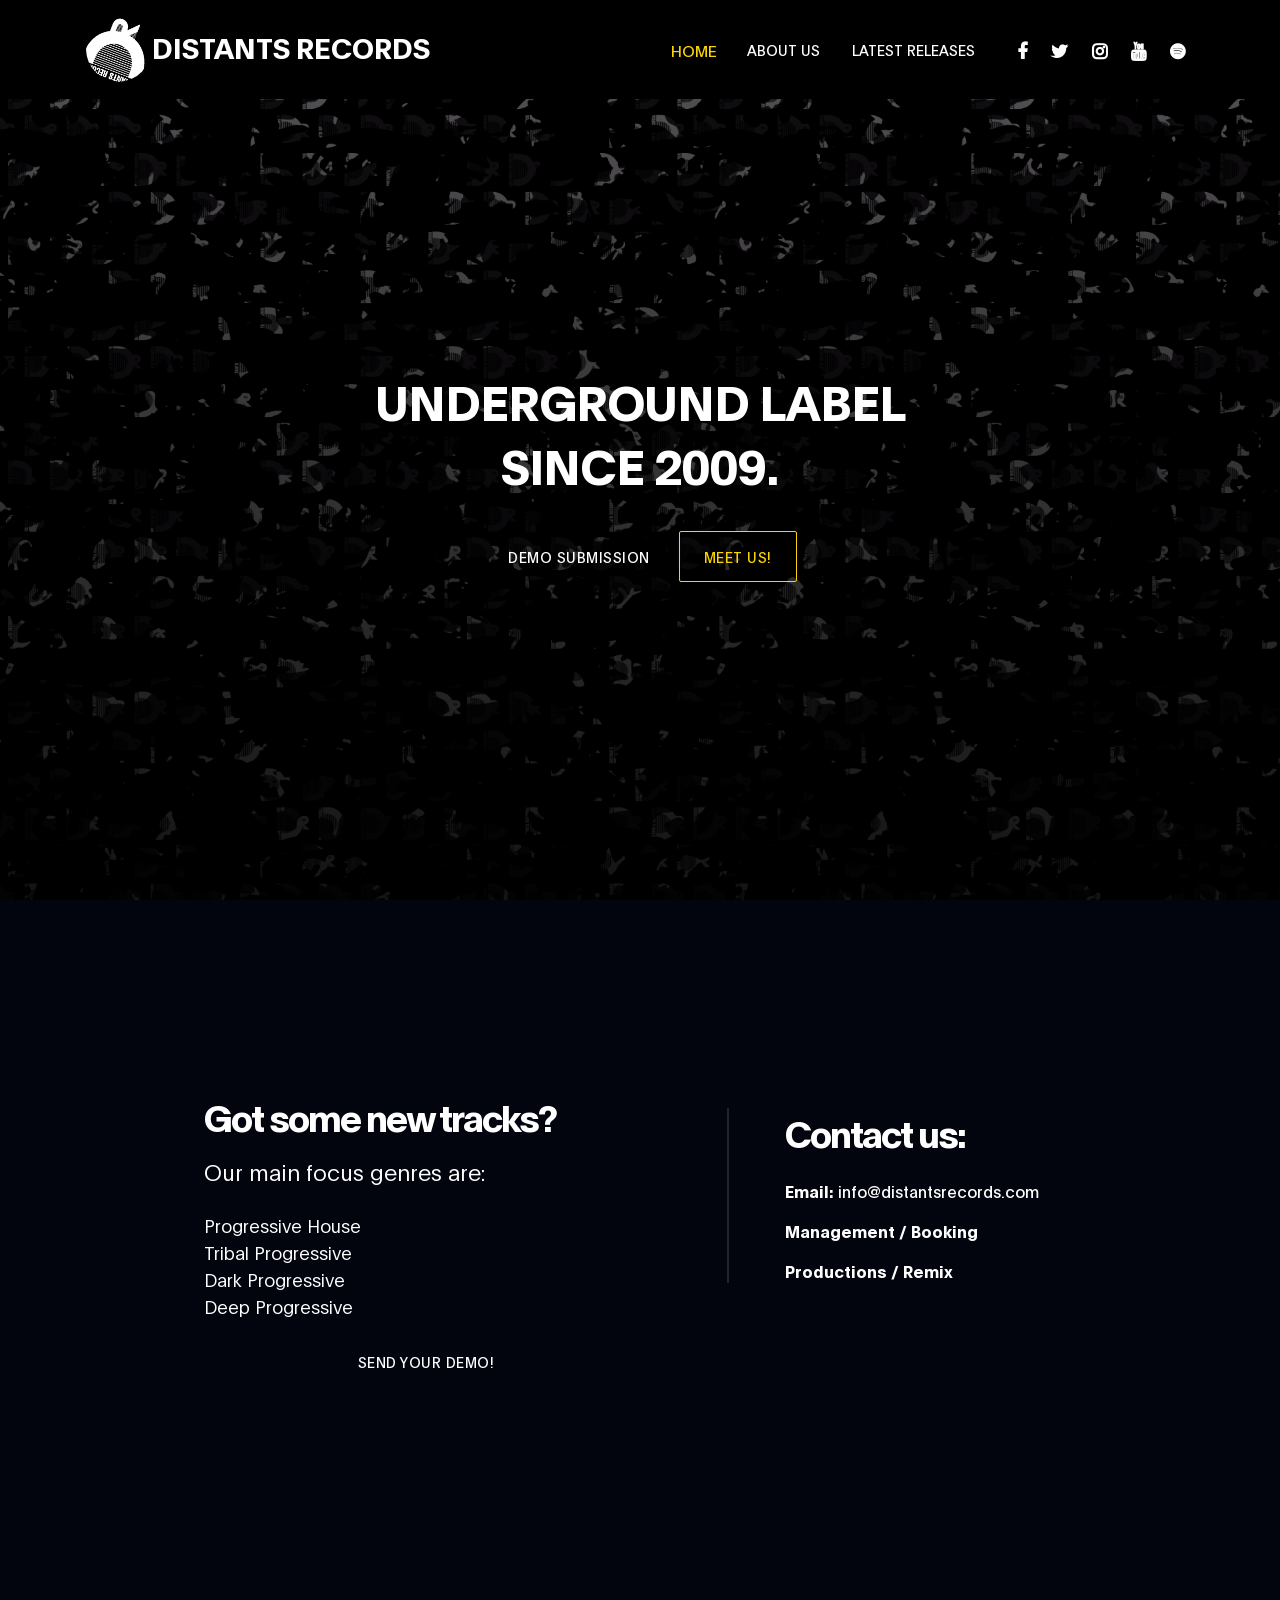
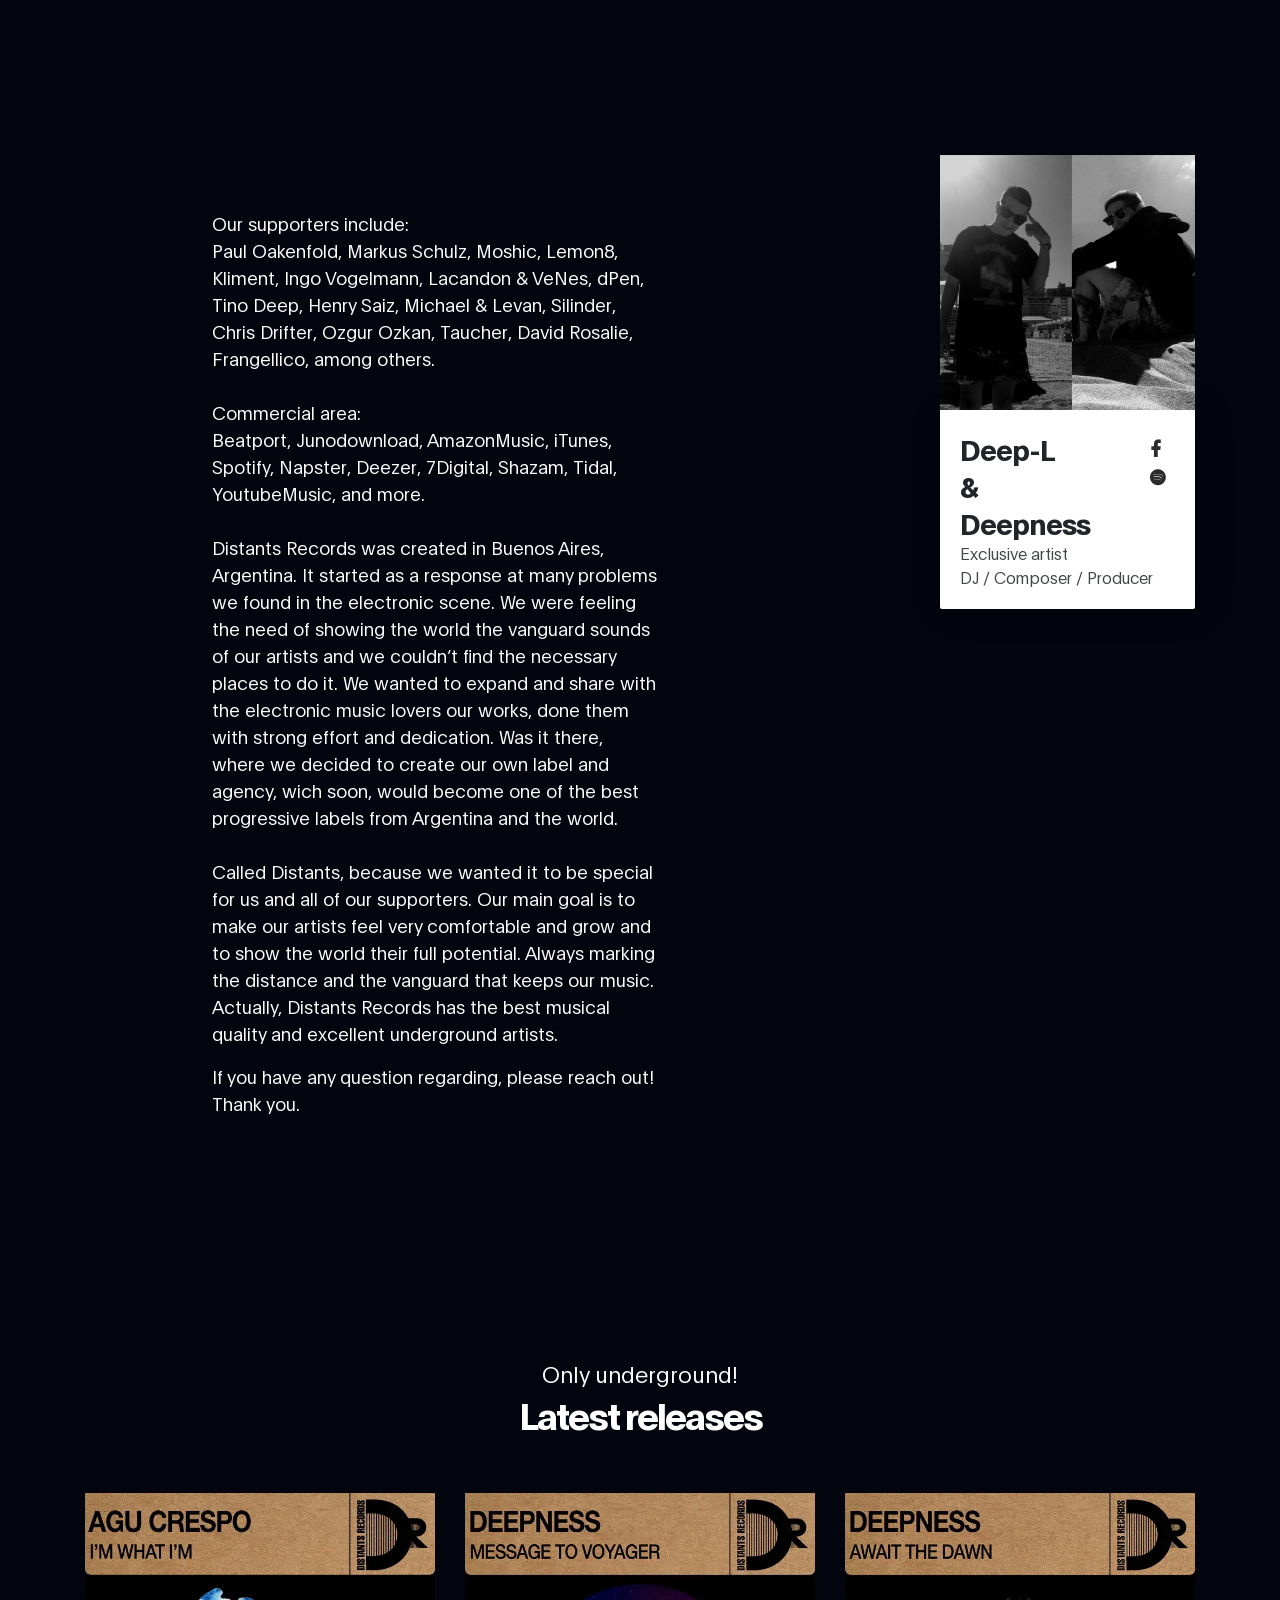
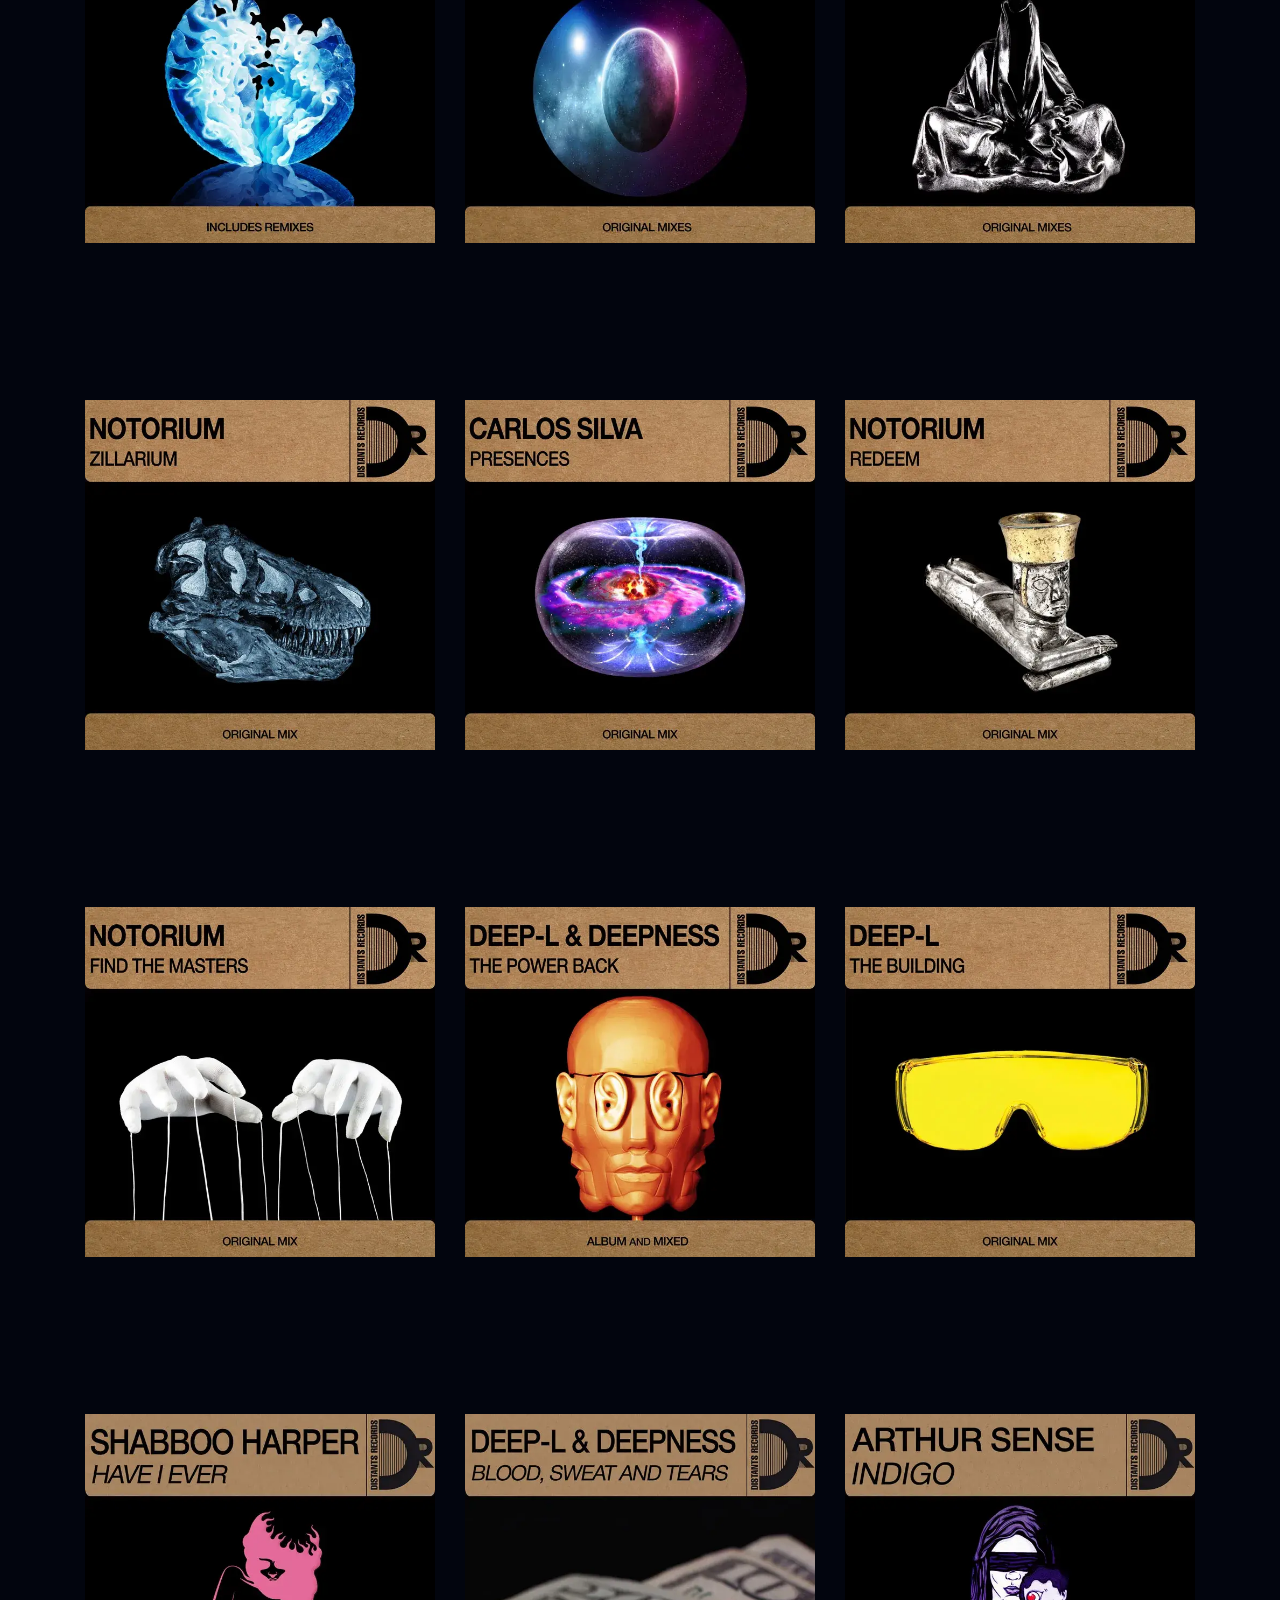
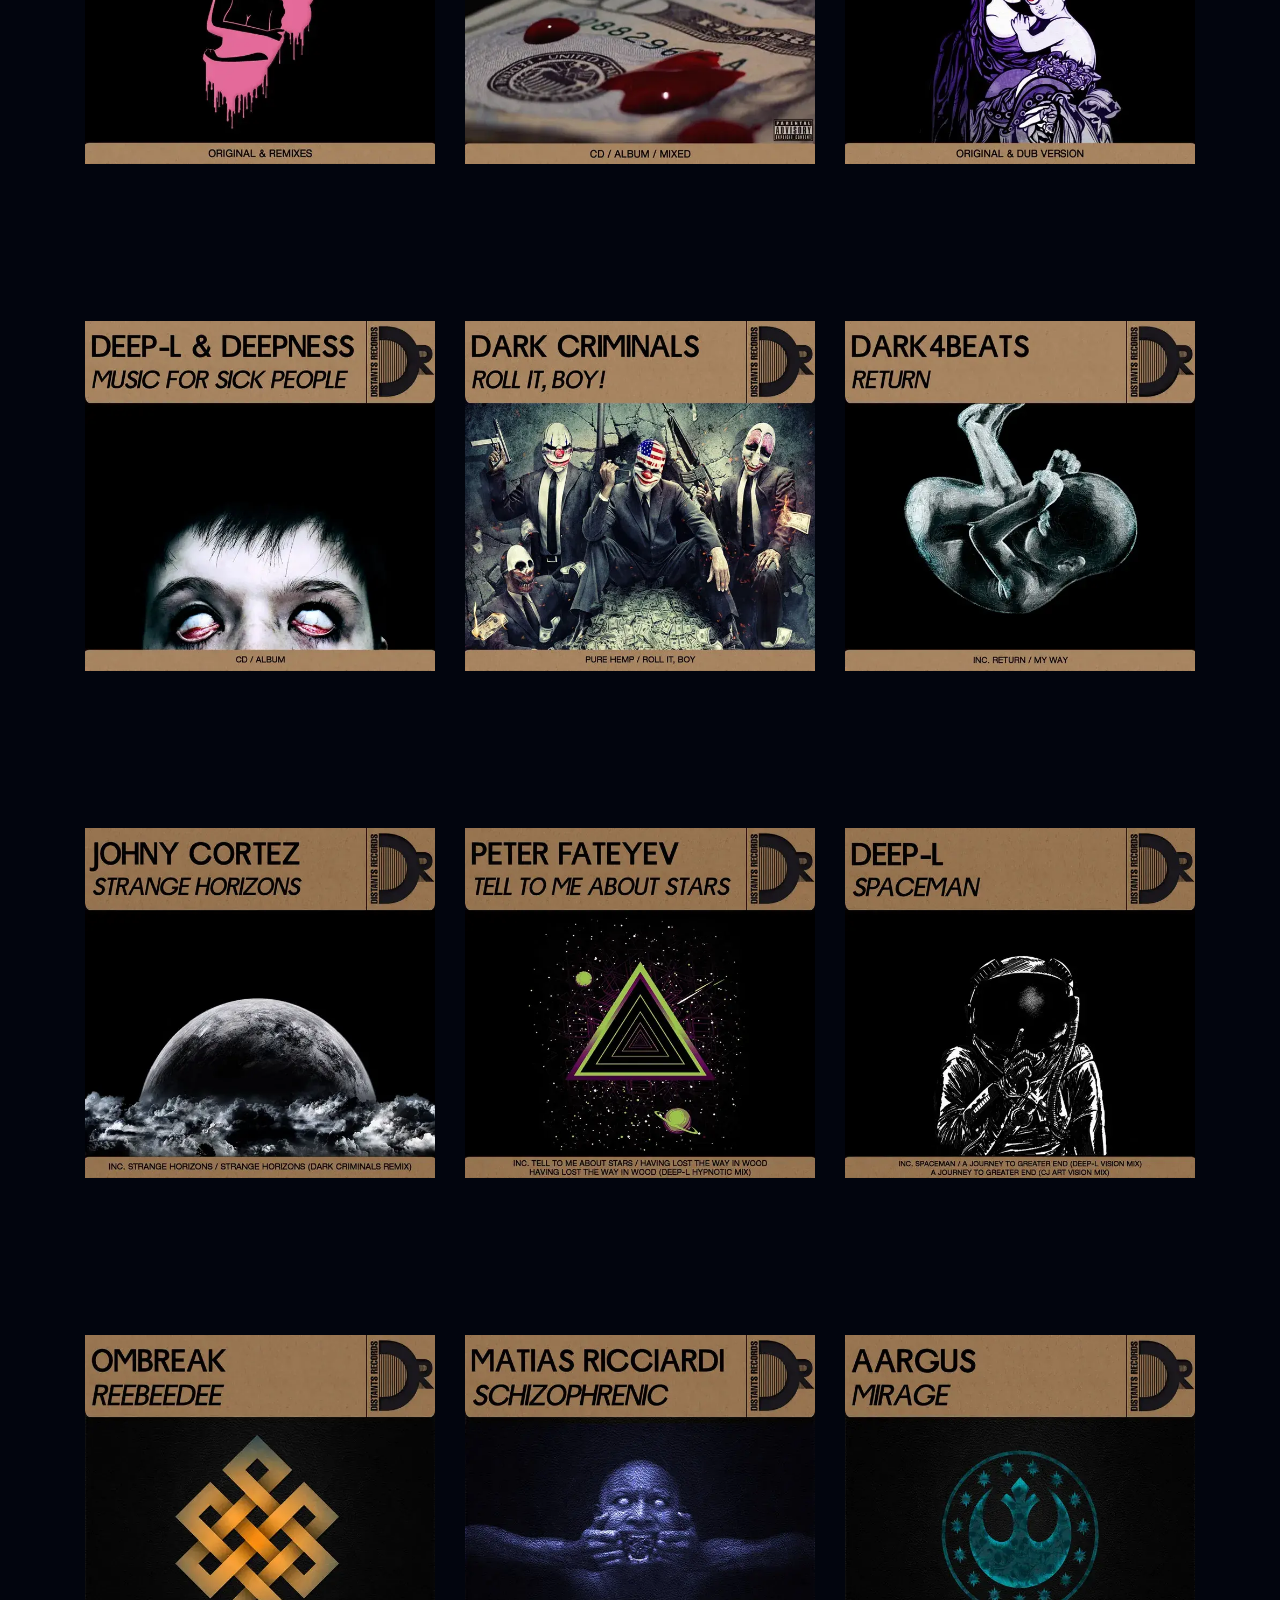
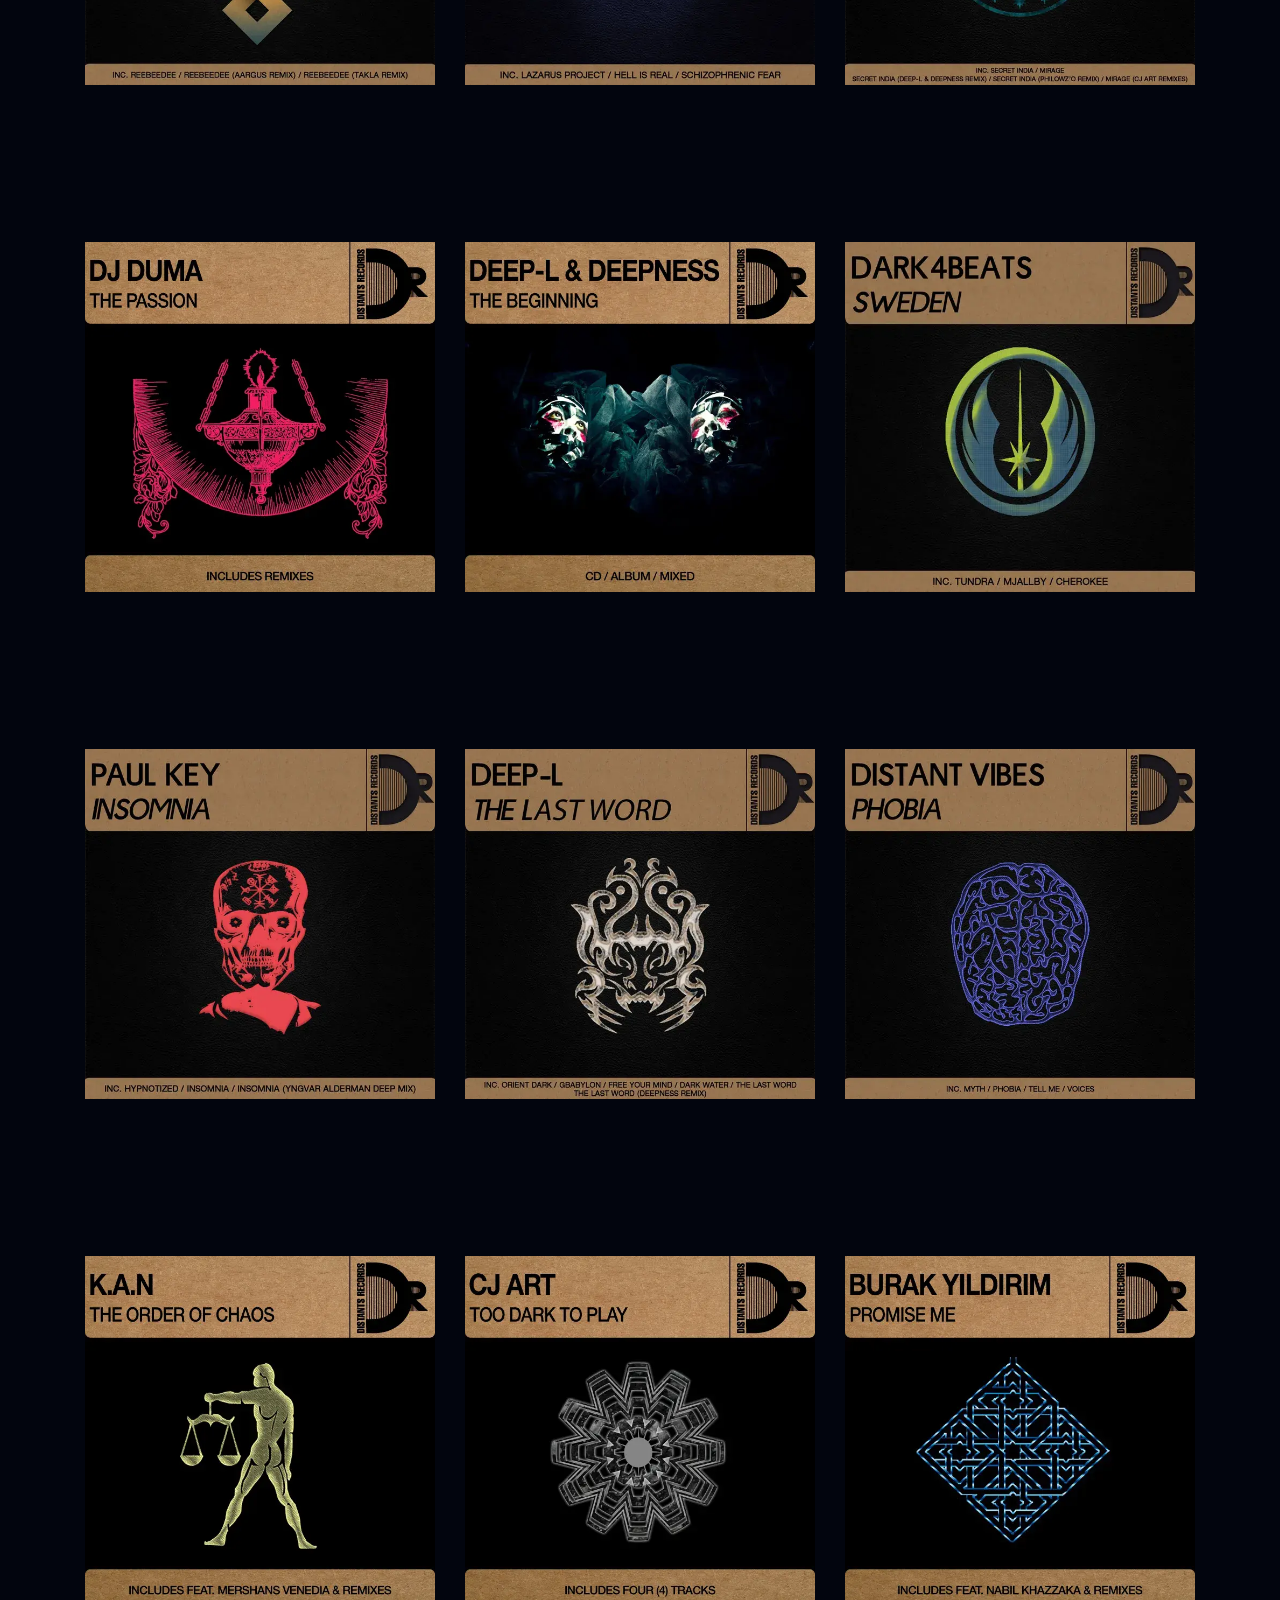
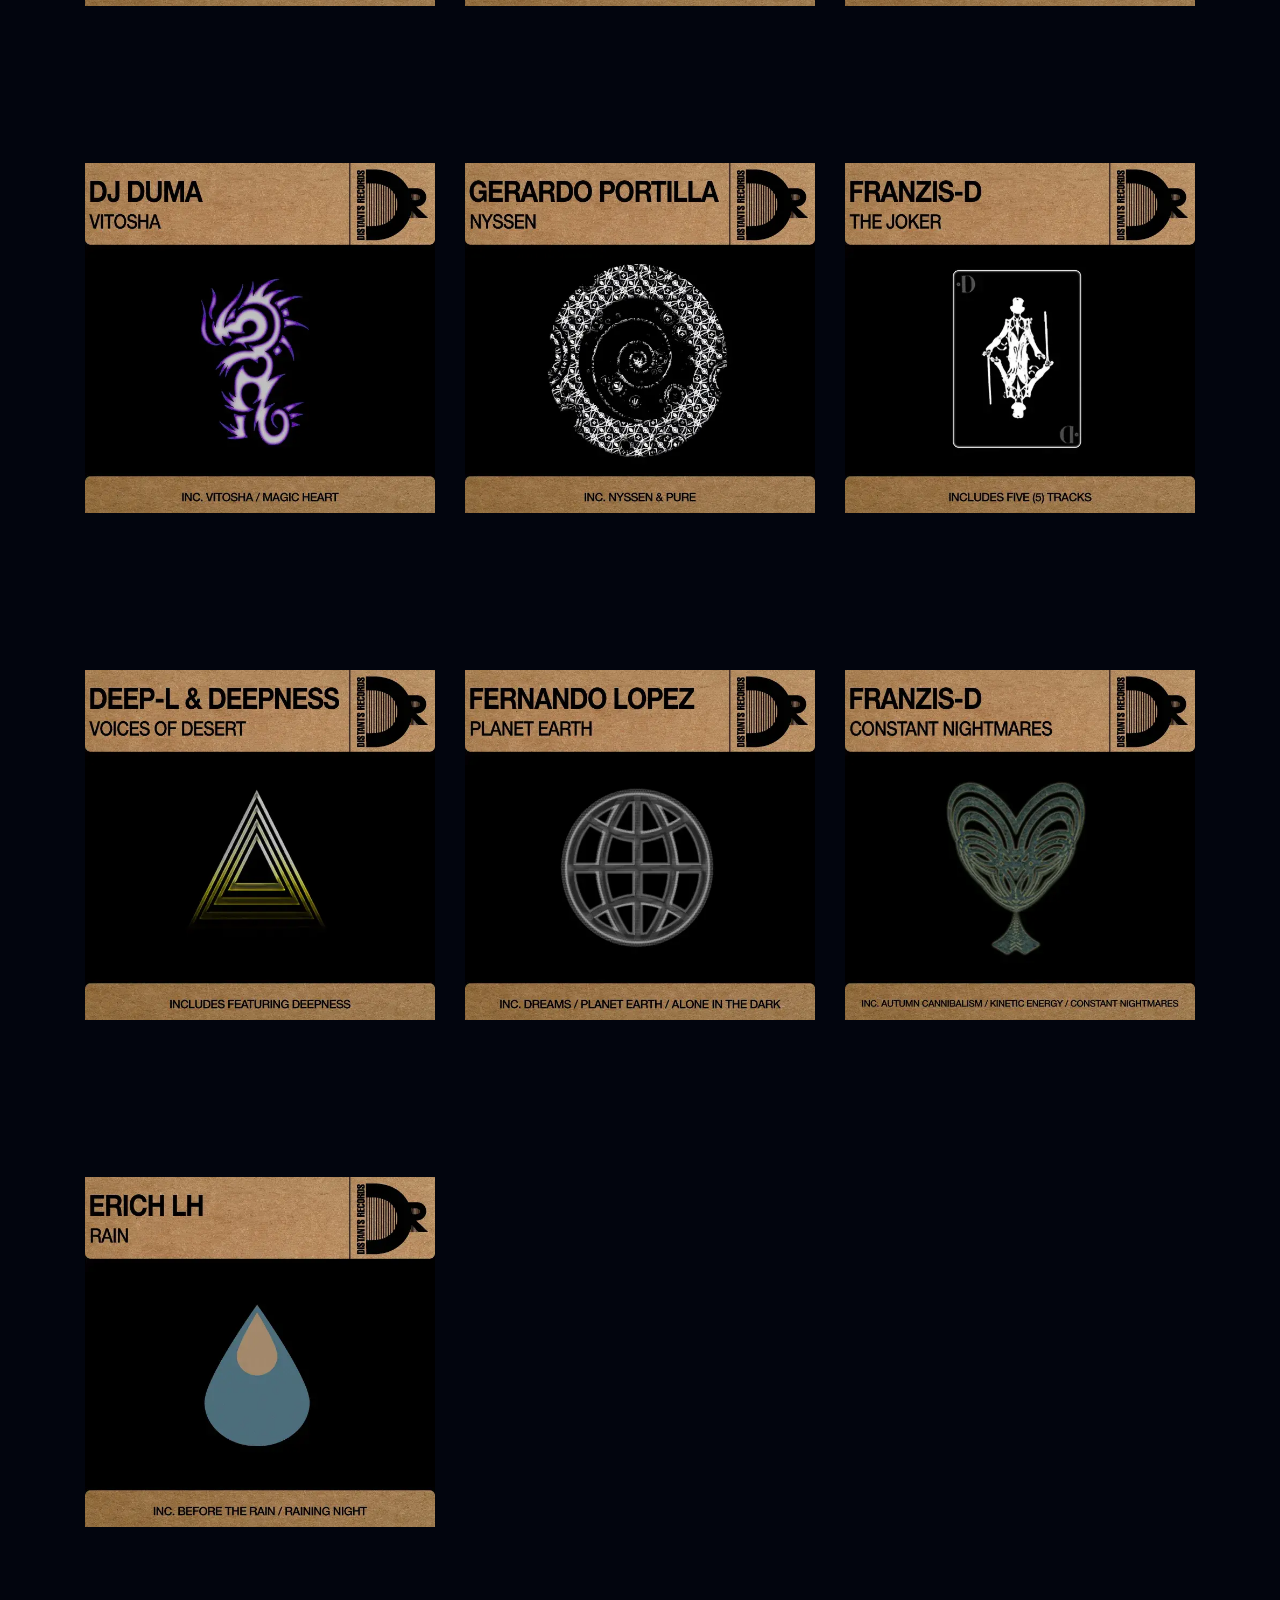
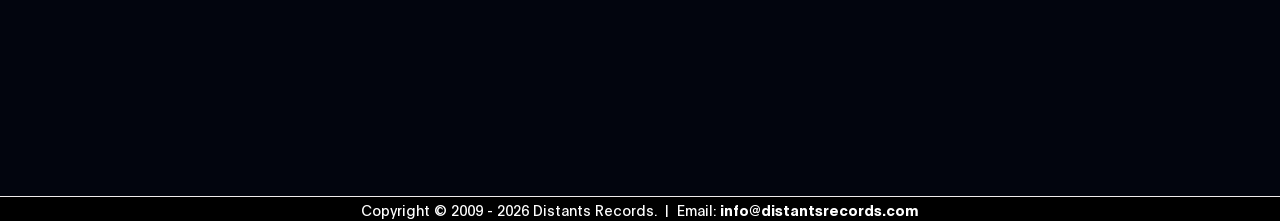
==== index.html @ fb031071 "Refactor footer copyright section in index.html" ====
<!DOCTYPE html>
<html lang="en">

<head>
<!-- Google Tag Manager -->
<script>(function(w,d,s,l,i){w[l]=w[l]||[];w[l].push({'gtm.start':
new Date().getTime(),event:'gtm.js'});var f=d.getElementsByTagName(s)[0],
j=d.createElement(s),dl=l!='dataLayer'?'&l='+l:'';j.async=true;j.src=
'https://www.googletagmanager.com/gtm.js?id='+i+dl;f.parentNode.insertBefore(j,f);
})(window,document,'script','dataLayer','GTM-5J5TRWG4');</script>
<!-- End Google Tag Manager -->
	
	
	<title>DISTANTS RECORDS</title>
	<meta charset="UTF-8">
	<meta http-equiv="X-UA-Compatible" content="IE=Edge">
	<meta name="description" content="Distants Records underground label since 2009. Take a trip to the dark side.">
	<meta name="keywords" content="Distants Records, dark progressive, deep dark progressive, progressive house, deep-l & deepness, moshic, breeder, quivver, echomen, Way Out West, Steve Lawler, Satoshi Tomiie, Trendroid, John Creamer & Stephane , Lexicon Avenue, Phil k, Nugen, Luzon, Andrew K, Deep Dish, Thomas Penton, Mainline, Gary Dubbs, Jas, Weekend World, PQM, Prince Quick Mix, Martin Garcia, underground label">
	<meta name="author" content="Distants Records">
	<meta name="viewport" content="width=device-width, initial-scale=1, maximum-scale=1">
	<link rel="stylesheet" href="css/bootstrap.min.css">
	<link rel="stylesheet" href="css/font-awesome.min.css">
	<link rel="stylesheet" href="css/aos.css">
	<meta property="og:title" content="Distants Records" />
	<meta property="og:type" content="website" />
	<meta property="og:description" content="Distants Records underground label since 2009. Take a trip to the dark side." />
	<meta property="og:image" content="https://raw.githubusercontent.com/iamrackman2/website/main/images/class/dis-banner.webp" />
	<!-- MAIN CSS -->
	<link rel="stylesheet" href="css/style.css">
	<link rel="icon" href="images/class/favicon.ico" type="image/x-icon">

</head>

<body data-spy="scroll" data-target="#navbarNav" data-offset="50">

<!-- Google Tag Manager (noscript) -->
<noscript><iframe src="https://www.googletagmanager.com/ns.html?id=GTM-5J5TRWG4"
height="0" width="0" style="display:none;visibility:hidden"></iframe></noscript>
<!-- End Google Tag Manager (noscript) -->

	<!-- MENU BAR -->
	<nav class="navbar navbar-expand-lg fixed-top">
		<div class="container">
			<img src="./images/class/distants-records-inverter.webp" id="logo" class="img-fluid" alt="Class">
			<a class="navbar-brand" href="index.html">DISTANTS RECORDS</a>
			<button class="navbar-toggler" type="button" data-toggle="collapse" data-target="#navbarNav"
				aria-controls="navbarNav" aria-expanded="false" aria-label="Toggle navigation">
				<span class="navbar-toggler-icon"></span>
			</button>

			<div class="collapse navbar-collapse" id="navbarNav">
				<ul class="navbar-nav ml-lg-auto">
					<li class="nav-item"><a href="#home" class="nav-link smoothScroll">Home</a></li>
					<li class="nav-item"><a href="#about" class="nav-link smoothScroll">About us</a></li>
					<li class="nav-item"><a href="#class" class="nav-link smoothScroll">Latest releases</a></li>
				 </ul>
				<ul class="social-icon ml-lg-3">
					<li><a href="https://facebook.com/distantsrecords" target="_blank" class="fa fa-facebook"></a></li>
					<li><a href="https://x.com/distantsrecords" target="_blank" class="fa fa-twitter"></a></li>
					<li><a href="https://www.instagram.com/distants.records" target="_blank" class="fa fa-instagram"></a></li>
					<li><a href="https://www.youtube.com/distantsrecords" target="_blank" class="fa fa-youtube"></a></li>
					<li><a href="https://spoti.fi/3z1DHV5" target="_blank" class="fa fa-spotify"></a></li>
				</ul>
			</div>
		</div>
	</nav>

	<!-- HERO/HOME -->
	<section class="hero d-flex flex-column justify-content-center align-items-center" id="home">
		<div class="bg-overlay"></div>
		<div class="container">
			<div class="row">
				<div class="col-lg-8 col-md-10 mx-auto col-12">
					<div class="hero-text mt-5 text-center">
						<h1 class="text-white" data-aos="fade-right" data-aos-delay="500">Underground label <br> since 2009.</h1>
						<a href="#feature" class="btn custom-btn mt-3" data-aos="fade-up" data-aos-delay="600">Demo
							Submission</a>
						<a href="#about" class="btn custom-btn bordered mt-3" data-aos="fade-down"
							data-aos-delay="700">Meet us!</a>
					</div>
				</div>
			</div>
		</div>
	</section>

	<section class="feature" id="feature">
		<div class="container">
			<div class="row">
				<div class="d-flex flex-column justify-content-center ml-lg-auto mr-lg-5 col-lg-5 col-md-6 col-12">
					<h2 class="mb-3 text-white" data-aos="fade-up">Got some new tracks?</h2>
					<h6 class="mb-4 text-white" data-aos="fade-up">Our main focus genres are:</h6>
					<p data-aos="fade-up" data-aos-delay="200">Progressive House<br>Tribal Progressive<br>Dark Progressive<br>Deep Progressive</p>
					<a href="https://bit.ly/send-demos" target="_blank" class="btn custom-btn" data-aos="fade-up" data-aos-delay="300"
						data-toggle="modal" data-target="#membershipForm">
						Send your demo!
					</a>
				</div>

				<div class="mr-lg-auto mt-3 col-lg-4 col-md-6 col-12">
					<div class="about-working-hours">
						<div>
							<h2 class="mb-4 text-white" data-aos="fade-up" data-aos-delay="500">Contact us:</h2>
							<strong class="d-block" data-aos="fade-up" data-aos-delay="600">
								Email: <a href="mailto:info@distantsrecords.com">info@distantsrecords.com</a>
								</strong>
							<strong class="mt-3 d-block" data-aos="fade-up" data-aos-delay="700">Management / Booking</strong>
							<p data-aos="fade-up" data-aos-delay="800"></p>
							<strong class="mt-3 d-block" data-aos="fade-up" data-aos-delay="700">Productions / Remix</strong>
							<p data-aos="fade-up" data-aos-delay="800"></p>
						</div>
					</div>
				</div>
			</div>
		</div>
		</div>
	</section>

	<!-- ABOUT -->
	<section class="about section" id="about">
		<div class="container">
			<div class="row">
				<div class="mt-lg-5 mb-lg-0 mb-4 col-lg-5 col-md-10 mx-auto col-12">
					<h2 class="mb-4" data-aos="fade-down" data-aos-delay="200">About us</h2>
					<p data-aos="fade-up" data-aos-delay="300">
						Our supporters include:<br>
						Paul Oakenfold, Markus Schulz, Moshic, Lemon8, Kliment, Ingo Vogelmann, Lacandon & VeNes, dPen, Tino Deep, Henry Saiz, Michael & Levan, Silinder, Chris Drifter, Ozgur Ozkan, Taucher, David Rosalie, Frangellico, among others.<br>
<br>
Commercial area:<br>
Beatport, Junodownload, AmazonMusic, iTunes, Spotify, Napster, Deezer, 7Digital, Shazam, Tidal, YoutubeMusic, and more.<br>
<br>
Distants Records was created in Buenos Aires, Argentina. It started as a response at many problems we found in the electronic scene. We were feeling the need of showing the world the vanguard sounds of our artists and we couldn’t find the necessary places to do it. We wanted to expand and share with the electronic music lovers our works, done them with strong effort and dedication. Was it there, where we decided to create our own label and agency, wich soon, would become one of the best progressive labels from Argentina and the world.<br>
<br>
Called Distants, because we wanted it to be special for us and all of our supporters. Our main goal is to make our artists feel very comfortable and grow and to show the world their full potential. Always marking the distance and the vanguard that keeps our music.<br>
Actually, Distants Records has the best musical quality and excellent underground artists.
					</p>
					<p data-aos="fade-down" data-aos-delay="400">If you have any question regarding,
						please reach out! Thank you.</p>
				</div>

				<div class="ml-lg-auto col-lg-3 col-md-6 col-12" data-aos="fade-right" data-aos-delay="500">
					<div class="team-thumb">
						<img src="./images/class/d-d.webp" class="img-fluid" alt="Deep-L & Deepness">
						<div class="team-info d-flex flex-column">
							<h3>Deep-L <br> & <br> Deepness</h3>
							<span>Exclusive artist <br> DJ / Composer / Producer</span>
							<ul class="social-icon mt-3">
								<li><a href="https://www.facebook.com/deepldeepness" target="_blank" class="fa fa-facebook"></a></li>
								<li><a href="https://open.spotify.com/intl-es/artist/1QDL7LPEvwzKPNEsZAOoVT?si=Q-jdRH58T3WK61UMgFBFgQ" target="_blank" class="fa fa-spotify"></a></li>
							</ul>
						</div>
					</div>
				</div>
			</div>
		</div>
	</section>


	<!-- Latest Releases -->
	<section class="class section" id="class">
		<div class="container">
			<div class="row">

				<div class="col-lg-12 col-12 text-center mb-5">
					<h6 data-aos="fade-left">Only underground!</h6>

					<h2 data-aos="fade-right" data-aos-delay="200">Latest releases</h2>
				</div>

				<div class="col-lg-4 col-md-6 col-12" data-aos="fade-left" data-aos-delay="400">
					<div class="class-thumb">
							<img src="./images/class/dis038.webp" class="img-fluid" alt="Class">
							<iframe style="border-radius:12px" src="https://open.spotify.com/embed/album/0xub5BYL2WTmH3CSfNeKes?utm_source=generator&theme=0" width="100%" height="152" frameBorder="0" allowfullscreen="" allow="autoplay; clipboard-write; encrypted-media; fullscreen; picture-in-picture" loading="lazy"></iframe>
					</div>
				</div>

				<div class="col-lg-4 col-md-6 col-12" data-aos="fade-left" data-aos-delay="400">
					<div class="class-thumb">
							<img src="./images/class/dis037.webp" class="img-fluid" alt="Class">
							<iframe style="border-radius:12px" src="https://open.spotify.com/embed/album/4AWsKKaMCdZZoKaXlZTSi6?utm_source=generator&theme=0" width="100%" height="152" frameBorder="0" allowfullscreen="" allow="autoplay; clipboard-write; encrypted-media; fullscreen; picture-in-picture" loading="lazy"></iframe>
					</div>
				</div>

				<div class="col-lg-4 col-md-6 col-12" data-aos="fade-left" data-aos-delay="400">
					<div class="class-thumb">
							<img src="./images/class/dis036.webp" class="img-fluid" alt="Class">
							<iframe style="border-radius:12px" src="https://open.spotify.com/embed/album/06P1VC7YRljjfih2pR67rI?utm_source=generator&theme=0" width="100%" height="152" frameBorder="0" allowfullscreen="" allow="autoplay; clipboard-write; encrypted-media; fullscreen; picture-in-picture" loading="lazy"></iframe>
					</div>
				</div>

				<div class="col-lg-4 col-md-6 col-12" data-aos="fade-left" data-aos-delay="400">
					<div class="class-thumb">
							<img src="./images/class/dis035.webp" class="img-fluid" alt="Class">
							<iframe style="border-radius:12px" src="https://open.spotify.com/embed/album/3xyN4ykpHrXRnn9LzUxXZV?utm_source=generator&theme=0" width="100%" height="152" frameBorder="0" allowfullscreen="" allow="autoplay; clipboard-write; encrypted-media; fullscreen; picture-in-picture" loading="lazy"></iframe>
					</div>
				</div>

				<div class="col-lg-4 col-md-6 col-12" data-aos="fade-left" data-aos-delay="400">
					<div class="class-thumb">
							<img src="./images/class/dis034.webp" class="img-fluid" alt="Class">
							<iframe style="border-radius:12px" src="https://open.spotify.com/embed/album/4qU9XHm9Udiizxp61hbIY4?utm_source=generator&theme=0" width="100%" height="152" frameBorder="0" allowfullscreen="" allow="autoplay; clipboard-write; encrypted-media; fullscreen; picture-in-picture" loading="lazy"></iframe>
					</div>
				</div>

				<div class="col-lg-4 col-md-6 col-12" data-aos="fade-left" data-aos-delay="400">
					<div class="class-thumb">
							<img src="./images/class/dis033.webp" class="img-fluid" alt="Class">
							<iframe style="border-radius:12px" src="https://open.spotify.com/embed/album/5dLekXYRDWTzZw1ZKymW98?utm_source=generator&theme=0" width="100%" height="152" frameBorder="0" allowfullscreen="" allow="autoplay; clipboard-write; encrypted-media; fullscreen; picture-in-picture" loading="lazy"></iframe>
					</div>
				</div>

				<div class="col-lg-4 col-md-6 col-12" data-aos="fade-left" data-aos-delay="400">
					<div class="class-thumb">
							<img src="./images/class/dis032.webp" class="img-fluid" alt="Class">
							<iframe style="border-radius:12px" src="https://open.spotify.com/embed/album/4wjjJtpsDuacoFOmPfYlAk?utm_source=generator&theme=0" width="100%" height="152" frameBorder="0" allowfullscreen="" allow="autoplay; clipboard-write; encrypted-media; fullscreen; picture-in-picture" loading="lazy"></iframe>
					</div>
				</div>

				<div class="col-lg-4 col-md-6 col-12" data-aos="fade-left" data-aos-delay="400">
					<div class="class-thumb">
							<img src="./images/class/dis031.webp" class="img-fluid" alt="Class">
							<iframe style="border-radius:12px" src="https://open.spotify.com/embed/album/1J9TERAs87hrjkgWiMCR8I?utm_source=generator&theme=0" width="100%" height="152" frameBorder="0" allowfullscreen="" allow="autoplay; clipboard-write; encrypted-media; fullscreen; picture-in-picture" loading="lazy"></iframe>
					</div>
				</div>

				<div class="col-lg-4 col-md-6 col-12" data-aos="fade-left" data-aos-delay="400">
					<div class="class-thumb">
							<img src="./images/class/dis030.webp" class="img-fluid" alt="Class">
							<iframe style="border-radius:12px" src="https://open.spotify.com/embed/album/5YzAi4PbEGNy6nkPAyZWZE?utm_source=generator&theme=0" width="100%" height="152" frameBorder="0" allowfullscreen="" allow="autoplay; clipboard-write; encrypted-media; fullscreen; picture-in-picture" loading="lazy"></iframe>
					</div>
				</div>

				<div class="col-lg-4 col-md-6 col-12" data-aos="fade-left" data-aos-delay="400">
					<div class="class-thumb">
							<img src="./images/class/dis029.webp" class="img-fluid" alt="Class">
							<iframe style="border-radius:12px" src="https://open.spotify.com/embed/album/7mE3nlzvtP2RhrVQqXEsur?utm_source=generator&theme=0" width="100%" height="152" frameBorder="0" allowfullscreen="" allow="autoplay; clipboard-write; encrypted-media; fullscreen; picture-in-picture" loading="lazy"></iframe>
					</div>
				</div>

				<div class="col-lg-4 col-md-6 col-12" data-aos="fade-left" data-aos-delay="400">
					<div class="class-thumb">
							<img src="./images/class/dis028.webp" class="img-fluid" alt="Class">
							<iframe style="border-radius:12px" src="https://open.spotify.com/embed/album/25VN9xBIeoA1I4FznSVTFt?utm_source=generator&theme=0" width="100%" height="152" frameBorder="0" allowfullscreen="" allow="autoplay; clipboard-write; encrypted-media; fullscreen; picture-in-picture" loading="lazy"></iframe>
					</div>
				</div>

				<div class="col-lg-4 col-md-6 col-12" data-aos="fade-left" data-aos-delay="400">
					<div class="class-thumb">
							<img src="./images/class/dis027.webp" class="img-fluid" alt="Class">
							<iframe style="border-radius:12px" src="https://open.spotify.com/embed/album/6XTMPrTYXuoeVfDcW7o1yJ?utm_source=generator&theme=0" width="100%" height="152" frameBorder="0" allowfullscreen="" allow="autoplay; clipboard-write; encrypted-media; fullscreen; picture-in-picture" loading="lazy"></iframe>
					</div>
				</div>

				<div class="col-lg-4 col-md-6 col-12" data-aos="fade-left" data-aos-delay="400">
					<div class="class-thumb">
							<img src="./images/class/dis025.webp" class="img-fluid" alt="Class">
							<iframe style="border-radius:12px" src="https://open.spotify.com/embed/album/16CuznHMYvFPNxBryhZU0R?utm_source=generator&theme=0" width="100%" height="152" frameBorder="0" allowfullscreen="" allow="autoplay; clipboard-write; encrypted-media; fullscreen; picture-in-picture" loading="lazy"></iframe>
					</div>
				</div>

				<div class="col-lg-4 col-md-6 col-12" data-aos="fade-left" data-aos-delay="400">
					<div class="class-thumb">
							<img src="./images/class/dis024.webp" class="img-fluid" alt="Class">
							<iframe style="border-radius:12px" src="https://open.spotify.com/embed/album/625h7i2rvbAsQ7wvgWfhbz?utm_source=generator&theme=0" width="100%" height="152" frameBorder="0" allowfullscreen="" allow="autoplay; clipboard-write; encrypted-media; fullscreen; picture-in-picture" loading="lazy"></iframe>
					</div>
				</div>

				<div class="col-lg-4 col-md-6 col-12" data-aos="fade-left" data-aos-delay="400">
					<div class="class-thumb">
							<img src="./images/class/dis023.webp" class="img-fluid" alt="Class">
							<iframe style="border-radius:12px" src="https://open.spotify.com/embed/album/3n95r0MaMRDXXZeTgajU5R?utm_source=generator&theme=0" width="100%" height="152" frameBorder="0" allowfullscreen="" allow="autoplay; clipboard-write; encrypted-media; fullscreen; picture-in-picture" loading="lazy"></iframe>
					</div>
				</div>

				<div class="col-lg-4 col-md-6 col-12" data-aos="fade-left" data-aos-delay="400">
					<div class="class-thumb">
							<img src="./images/class/dis022.webp" class="img-fluid" alt="Class">
							<iframe style="border-radius:12px" src="https://open.spotify.com/embed/album/2m07FF4uhE7CJ1BTfXXAJx?utm_source=generator&theme=0" width="100%" height="152" frameBorder="0" allowfullscreen="" allow="autoplay; clipboard-write; encrypted-media; fullscreen; picture-in-picture" loading="lazy"></iframe>
					</div>
				</div>

				<div class="col-lg-4 col-md-6 col-12" data-aos="fade-left" data-aos-delay="400">
					<div class="class-thumb">
							<img src="./images/class/dis021.webp" class="img-fluid" alt="Class">
							<iframe style="border-radius:12px" src="https://open.spotify.com/embed/album/4wFuhrMulmDvq2fm001mK0?utm_source=generator&theme=0" width="100%" height="152" frameBorder="0" allowfullscreen="" allow="autoplay; clipboard-write; encrypted-media; fullscreen; picture-in-picture" loading="lazy"></iframe>
					</div>
				</div>

				<div class="col-lg-4 col-md-6 col-12" data-aos="fade-left" data-aos-delay="400">
					<div class="class-thumb">
							<img src="./images/class/dis020.webp" class="img-fluid" alt="Class">
							<iframe style="border-radius:12px" src="https://open.spotify.com/embed/album/4at0ej5yOdPx35KE7TFvB3?utm_source=generator&theme=0" width="100%" height="152" frameBorder="0" allowfullscreen="" allow="autoplay; clipboard-write; encrypted-media; fullscreen; picture-in-picture" loading="lazy"></iframe>
					</div>
				</div>


				<div class="col-lg-4 col-md-6 col-12" data-aos="fade-left" data-aos-delay="400">
					<div class="class-thumb">
							<img src="images/class/dis019.webp" class="img-fluid" alt="Class">
							<iframe style="border-radius:12px" src="https://open.spotify.com/embed/album/3ARE1VCjhOxybhbnPwyRDu?utm_source=generator&theme=0" width="100%" height="152" frameBorder="0" allowfullscreen="" allow="autoplay; clipboard-write; encrypted-media; fullscreen; picture-in-picture" loading="lazy"></iframe>
					</div>
				</div>

				<div class="col-lg-4 col-md-6 col-12" data-aos="fade-left" data-aos-delay="400">
					<div class="class-thumb">
							<img src="images/class/dis018.webp" class="img-fluid" alt="Class">
							<iframe style="border-radius:12px" src="https://open.spotify.com/embed/album/4bK09A6BbPJ2rVUaVSG04X?utm_source=generator&theme=0" width="100%" height="152" frameBorder="0" allowfullscreen="" allow="autoplay; clipboard-write; encrypted-media; fullscreen; picture-in-picture" loading="lazy"></iframe>
					</div>
				</div>


				<div class="col-lg-4 col-md-6 col-12" data-aos="fade-left" data-aos-delay="400">
					<div class="class-thumb">
							<img src="images/class/dis017.webp" class="img-fluid" alt="Class">
							<iframe style="border-radius:12px" src="https://open.spotify.com/embed/album/411r6WbtbSMPuoUajEjrGr?utm_source=generator&theme=0" width="100%" height="152" frameBorder="0" allowfullscreen="" allow="autoplay; clipboard-write; encrypted-media; fullscreen; picture-in-picture" loading="lazy"></iframe>
					</div>
				</div>

				<div class="col-lg-4 col-md-6 col-12" data-aos="fade-left" data-aos-delay="400">
					<div class="class-thumb">
							<img src="images/class/dis016.webp" class="img-fluid" alt="Class">
							<iframe style="border-radius:12px" src="https://open.spotify.com/embed/album/2G1CwRrAUwBvHu9OQmdyOG?utm_source=generator&theme=0" width="100%" height="152" frameBorder="0" allowfullscreen="" allow="autoplay; clipboard-write; encrypted-media; fullscreen; picture-in-picture" loading="lazy"></iframe>
					</div>
				</div>

								<div class="col-lg-4 col-md-6 col-12" data-aos="fade-left" data-aos-delay="400">
									<div class="class-thumb">
											<img src="images/class/dis015.webp" class="img-fluid" alt="Class">
											<iframe style="border-radius:12px" src="https://open.spotify.com/embed/album/4lWxAyAYFHq6PrfX9pdLNa?utm_source=generator&theme=0" width="100%" height="152" frameBorder="0" allowfullscreen="" allow="autoplay; clipboard-write; encrypted-media; fullscreen; picture-in-picture" loading="lazy"></iframe>
									</div>
								</div>

								<div class="col-lg-4 col-md-6 col-12" data-aos="fade-left" data-aos-delay="400">
									<div class="class-thumb">
											<img src="images/class/dis014.webp" class="img-fluid" alt="Class">
											<iframe style="border-radius:12px" src="https://open.spotify.com/embed/album/1yhwpUK9Xp8RHEbC5bdscB?utm_source=generator&theme=0" width="100%" height="152" frameBorder="0" allowfullscreen="" allow="autoplay; clipboard-write; encrypted-media; fullscreen; picture-in-picture" loading="lazy"></iframe>
									</div>
							</div>

								<div class="col-lg-4 col-md-6 col-12" data-aos="fade-left" data-aos-delay="400">
									<div class="class-thumb">
											<img src="images/class/dis013.webp" class="img-fluid" alt="Class">
											<iframe style="border-radius:12px" src="https://open.spotify.com/embed/album/4NAUraEJQoxSJjs2qGt21Q?utm_source=generator&theme=0" width="100%" height="152" frameBorder="0" allowfullscreen="" allow="autoplay; clipboard-write; encrypted-media; fullscreen; picture-in-picture" loading="lazy"></iframe>
									</div>
							</div>

				<div class="col-lg-4 col-md-6 col-12" data-aos="fade-left" data-aos-delay="400">
					<div class="class-thumb">
						<img src="images/class/dis012.webp" class="img-fluid" alt="Class">
						<iframe style="border-radius:12px" src="https://open.spotify.com/embed/album/7mJzLERzCCb8ReKtYmt8rH?utm_source=generator&theme=0" width="100%" height="152" frameBorder="0" allowfullscreen="" allow="autoplay; clipboard-write; encrypted-media; fullscreen; picture-in-picture" loading="lazy"></iframe>
					</div>
				</div>

				<div class="col-lg-4 col-md-6 col-12" data-aos="fade-left" data-aos-delay="400">
					<div class="class-thumb">
						<img src="images/class/dis011.webp" class="img-fluid" alt="Class">
						<iframe style="border-radius:12px" src="https://open.spotify.com/embed/album/1A25fvKkmHShMe7xLfJGA3?utm_source=generator&theme=0" width="100%" height="152" frameBorder="0" allowfullscreen="" allow="autoplay; clipboard-write; encrypted-media; fullscreen; picture-in-picture" loading="lazy"></iframe>
					</div>
				</div>

				<div class="col-lg-4 col-md-6 col-12" data-aos="fade-left" data-aos-delay="400">
					<div class="class-thumb">
						<img src="images/class/dis010.webp" class="img-fluid" alt="Class">
						<iframe style="border-radius:12px" src="https://open.spotify.com/embed/album/7LbzxOsHqg238AIcAiqv6H?utm_source=generator&theme=0" width="100%" height="152" frameBorder="0" allowfullscreen="" allow="autoplay; clipboard-write; encrypted-media; fullscreen; picture-in-picture" loading="lazy"></iframe>
					</div>
				</div>

				<div class="col-lg-4 col-md-6 col-12" data-aos="fade-left" data-aos-delay="400">
					<div class="class-thumb">
						<img src="images/class/dis009.webp" class="img-fluid" alt="Class">
						<iframe style="border-radius:12px" src="https://open.spotify.com/embed/album/5hXOpx8eDPHKuyhZ2ibqV0?utm_source=generator&theme=0" width="100%" height="152" frameBorder="0" allowfullscreen="" allow="autoplay; clipboard-write; encrypted-media; fullscreen; picture-in-picture" loading="lazy"></iframe>
					</div>
				</div>

				<div class="col-lg-4 col-md-6 col-12" data-aos="fade-left" data-aos-delay="400">
					<div class="class-thumb">
						<img src="images/class/dis008.webp" class="img-fluid" alt="Class">
						<iframe style="border-radius:12px" src="https://open.spotify.com/embed/album/4pDnVWbqS4zTFrzKXlgVNS?utm_source=generator&theme=0" width="100%" height="152" frameBorder="0" allowfullscreen="" allow="autoplay; clipboard-write; encrypted-media; fullscreen; picture-in-picture" loading="lazy"></iframe>
					</div>
				</div>

				<div class="col-lg-4 col-md-6 col-12" data-aos="fade-left" data-aos-delay="400">
					<div class="class-thumb">
						<img src="images/class/dis007.webp" class="img-fluid" alt="Class">
						<iframe style="border-radius:12px" src="https://open.spotify.com/embed/album/032EyubdDTgmwSqW0FXVdF?utm_source=generator&theme=0" width="100%" height="152" frameBorder="0" allowfullscreen="" allow="autoplay; clipboard-write; encrypted-media; fullscreen; picture-in-picture" loading="lazy"></iframe>
					</div>
				</div>

				<div class="col-lg-4 col-md-6 col-12" data-aos="fade-left" data-aos-delay="400">
					<div class="class-thumb">
						<img src="images/class/dis006.webp" class="img-fluid" alt="Class">
						<iframe style="border-radius:12px" src="https://open.spotify.com/embed/album/5hgqVs6DWa1gB8K2RtiU1n?utm_source=generator&theme=0" width="100%" height="152" frameBorder="0" allowfullscreen="" allow="autoplay; clipboard-write; encrypted-media; fullscreen; picture-in-picture" loading="lazy"></iframe>
					</div>
				</div>

				<div class="col-lg-4 col-md-6 col-12" data-aos="fade-left" data-aos-delay="400">
					<div class="class-thumb">
						<img src="images/class/dis005.webp" class="img-fluid" alt="Class">
						<iframe style="border-radius:12px" src="https://open.spotify.com/embed/album/7HdhU3IFJKLkF9lyU2jsO8?utm_source=generator&theme=0" width="100%" height="152" frameBorder="0" allowfullscreen="" allow="autoplay; clipboard-write; encrypted-media; fullscreen; picture-in-picture" loading="lazy"></iframe>
					</div>
				</div>

				<div class="col-lg-4 col-md-6 col-12" data-aos="fade-left" data-aos-delay="400">
					<div class="class-thumb">
						<img src="images/class/dis004.webp" class="img-fluid" alt="Class">
						<iframe style="border-radius:12px" src="https://open.spotify.com/embed/album/2X2KlDu7k6z3yhWOGEqY1s?utm_source=generator&theme=0" width="100%" height="152" frameBorder="0" allowfullscreen="" allow="autoplay; clipboard-write; encrypted-media; fullscreen; picture-in-picture" loading="lazy"></iframe>
					</div>
				</div>

				<div class="col-lg-4 col-md-6 col-12" data-aos="fade-left" data-aos-delay="400">
					<div class="class-thumb">
						<img src="images/class/dis003.webp" class="img-fluid" alt="Class">
						<iframe style="border-radius:12px" src="https://open.spotify.com/embed/album/1PgMLqLGjxXIDemiMATLu9?utm_source=generator&theme=0" width="100%" height="152" frameBorder="0" allowfullscreen="" allow="autoplay; clipboard-write; encrypted-media; fullscreen; picture-in-picture" loading="lazy"></iframe>
					</div>
				</div>

				<div class="col-lg-4 col-md-6 col-12" data-aos="fade-left" data-aos-delay="400">
					<div class="class-thumb">
						<img src="images/class/dis002.webp" class="img-fluid" alt="Class">
						<iframe style="border-radius:12px" src="https://open.spotify.com/embed/album/1DD6MqWzcFxaKZT7NwxbTJ?utm_source=generator&theme=0" width="100%" height="152" frameBorder="0" allowfullscreen="" allow="autoplay; clipboard-write; encrypted-media; fullscreen; picture-in-picture" loading="lazy"></iframe>
					</div>
				</div>

				<div class="col-lg-4 col-md-6 col-12" data-aos="fade-left" data-aos-delay="400">
					<div class="class-thumb">
						<img src="images/class/dis001.webp" class="img-fluid" alt="Class">
						<iframe style="border-radius:12px" src="https://open.spotify.com/embed/album/017AddwmiLvra9eYDRTgR6?utm_source=generator&theme=0" width="100%" height="152" frameBorder="0" allowfullscreen="" allow="autoplay; clipboard-write; encrypted-media; fullscreen; picture-in-picture" loading="lazy"></iframe>
					</div>
				</div>
	</section>

<!-- FOOTER -->
  <footer class="site-footer" style="width: 100% !important; text-align: center !important; clear: both !important;">
    <div style="width: 100% !important; text-align: center !important; margin: 0 auto !important;">
      <span style="display: inline !important; float: none !important; text-align: center !important; font-size: 14px;">
        Copyright &copy; 2009 - 2026 Distants Records. &nbsp;|&nbsp; Email: <a id="Email" href="mailto:info@distantsrecords.com" target="_blank" style="display: inline !important; float: none !important;"><b>info@distantsrecords.com</b></a>
      </span>
    </div>
  </footer>

				
	<!-- Modal -->
	<div class="modal fade" id="membershipForm" tabindex="-1" role="dialog" aria-labelledby="membershipFormLabel"
		aria-hidden="true">
		<div class="modal-dialog" role="document">

			<div class="modal-content">
				<div class="modal-header">
					<h2 class="modal-title" id="membershipFormLabel">Demo Submissions</h2>
					<button type="button" class="close" data-dismiss="modal" aria-label="Close">
						<span aria-hidden="true">&times;</span>
					</button>
				</div>
				<div class="modal-body">
					<h2 class="#" id="h2">Please send your demo via our form. Or you can send via Soundcloud (private link) / <a class="wtf-link" href="https://wetransfer.com/" target="_blank">WeTransfer.com writing directly to our email</a></h2>
				</div>
				<div class="modal-footer">
									<button class="senddemo"><a href="https://bit.ly/send-demos"target="_blank">Send demo</a></button>
								</div>
			</div>
		</div>
	</div>

	<!-- SCRIPTS -->
	<script src="js/jquery.min.js"></script>
	<script src="js/bootstrap.min.js"></script>
	<script src="js/aos.js"></script>
	<script src="js/smoothscroll.js"></script>
	<script src="js/custom.js"></script>

</body>

</html>
---- css/style.css ----
@font-face {
  font-family: "Plain";
  src: url("../fonts/Plain-Regular.woff2") format("woff2"),
    url("../fonts/Plain-Regular.woff") format("woff");
  font-weight: normal;
  font-style: normal;
}

@font-face {
  font-family: "Plain";
  src: url("../fonts/Plain-Light.woff2") format("woff2"),
    url("../fonts/Plain-Light.woff") format("woff");
  font-weight: 300;
  font-style: normal;
}

@font-face {
  font-family: "Plain";
  src: url("../fonts/Plain-Bold.woff2") format("woff2"),
    url("../fonts/Plain-Bold.woff") format("woff");
  font-weight: bold;
  font-style: normal;
}

:root {
  --primary-color: #fbd405;
  --wtf-link-color: #2dce21;
  --white-color: rgb(255, 255, 255);
  --dark-color: #414141;
  --about-bg-color: rgb(212, 212, 212);

  --gray-color: #fffdfd;
  --link-color: #404040;
  --p-color: #2a2a2a;
  --background-color: #000000;

  --base-font-family: "Plain", sans-serif;
  --font-weight-bold: bold;
  --font-weight-normal: normal;
  --font-weight-light: 300;
  --font-weight-thin: 100;

  --h1-font-size: 48px;
  --h2-font-size: 36px;
  --h3-font-size: 28px;
  --h4-font-size: 24px;
  --h5-font-size: 22px;
  --h6-font-size: 22px;
  --p-font-size: 18px;
  --base-font-size: 16px;
  --menu-font-size: 14px;

  --border-radius-large: 100%;
  --border-radius-small: 2px;
}

body {
  background: var(--background-color);
  font-family: var(--base-font-family);
}

/*---------------------------------------
     TYPOGRAPHY              
  -----------------------------------------*/
/*-----------------logo on navbar----------*/

#logo {
  padding: 1px;
  width: 6%;
  border-radius: 100%;
}

h1,
h2,
h3,
h4,
h5,
h6 {
  font-weight: var(--font-weight-thin);
  line-height: normal;
}

h1 {
  font-size: var(--h1-font-size);
  font-weight: var(--font-weight-bold);
  letter-spacing: -1px;
  text-transform: uppercase;
  margin: 20px 0;
}

h2 {
  font-size: var(--h2-font-size);
  font-weight: var(--font-weight-bold);
  letter-spacing: -2px;
  color: white;
}

h3 {
  font-size: var(--h3-font-size);
  font-weight: var(--font-weight-bold);
  letter-spacing: -1px;
  margin: 0;
}

h4 {
  font-size: var(--h4-font-size);
}

h5 {
  font-size: var(--h5-font-size);
}

h6 {
  color: var(--white-color);
  font-size: var(--h6-font-size);
  line-height: inherit;
  margin: 0;
}

p {
  color: white;
  font-size: var(--p-font-size);
  font-weight: var(--font-weight-light);
  line-height: 1.5em;
}

b,
strong {
  font-weight: var(--font-weight-bold);
  letter-spacing: 0;
}

.section {
  padding: 7rem 0;
}

/* BUTTON */

.custom-btn {
  background: transparent;
  border-radius: var(--border-radius-small);
  padding: 14px 24px;
  color: var(--white-color);
  font-size: var(--menu-font-size);
  font-weight: var(--font-weight-normal);
  text-transform: uppercase;
  letter-spacing: 0.5px;
  white-space: nowrap;
  transition: all 0.3s ease;
}

.custom-btn:hover {
  color: var(--primary-color);
  transition: all 0.4s ease;
}

.custom-btn:focus {
  box-shadow: none;
}

.custom-btn.bordered:hover,
.custom-btn.bordered:focus,
.custom-btn.bg-color:hover,
.custom-btn.bg-color:focus {
  background: var(--white-color);
  border-color: transparent;
  color: var(--primary-color);
}

.bordered {
  border: 1px solid var(--primary-color);
  color: var(--primary-color);
}

.bg-color {
  background-color: #0c0a0b;
  color: var(--white-color);
}

/*---------------------------------------
     GENERAL               
  -----------------------------------------*/

* {
  -webkit-box-sizing: border-box;
  -moz-box-sizing: border-box;
  box-sizing: border-box;
}

*::before,
*::after {
  -webkit-box-sizing: border-box;
  -moz-box-sizing: border-box;
  box-sizing: border-box;
}

a {
  color: var(--link-color);
  font-weight: normal;
  text-decoration: none;
  transition: all 0.3s ease;
}

a:hover,
a:active,
a:focus {
  color: var(--primary-color);
  outline: none;
  text-decoration: none;
}

/* BG OVERLAY */

.bg-overlay {
  background: var(--light-color);
  position: absolute;
  top: 0;
  right: 0;
  bottom: 0;
  left: 0;
  width: 100%;
  height: 100%;
  opacity: 0.85;
}

/*---------------------------------------
     MODAL              
  -----------------------------------------*/

.modal-content {
  display: flex;
  justify-content: center;
  align-items: center;
  padding: 1.5rem 1.5rem;
  background-color: #05070f;
  letter-spacing: 1.5rem;
}

.senddemo {
  position: relative;
  display: flex;
  justify-content: center;
  align-items: center;
  background-color: #02050e;
}

.membership-form a {
  color: var(--primary-color);
}

.modal-body {
  word-spacing: 3px;
}

.wtf-link {
  cursor: pointer;
  transition: all 0.4s ease-in-out;
}

.wtf-link:hover {
  transform: scale(1.5%);
  transition: all 0.4s ease-in-out;
  color: var(--wtf-link-color);
}

.close {
  color: white;
}

/*---------------------------------------
    FEATURE          
  -----------------------------------------*/

.feature {
  background: #02050e;
  padding: 12rem 0.5rem;
}

/*---------------------------------------
     MENU             
  -----------------------------------------*/

.navbar {
  background: rgb(0, 0, 0);
  padding: 1rem;
  box-shadow: 0px 0px 0.5px 0.08px rgba(16, 89, 191, 0.851);
}

.navbar-expand-lg .navbar-nav .nav-link {
  padding-right: 1rem;
  padding-left: 1rem;
}

.navbar-brand {
  color: var(--white-color);
  font-size: var(--h3-font-size);
  font-weight: var(--font-weight-bold);
  line-height: normal;
  padding-top: 0;
}

.nav-item .nav-link {
  display: block;
  color: var(--white-color);
  font-size: var(--menu-font-size);
  font-weight: var(--font-weight-normal);
  text-transform: uppercase;
  padding: 2px 6px;
}

.nav-item .nav-link.active,
.nav-item .nav-link:hover {
  color: var(--primary-color);
  transform: scale(1.1);
}

.navbar .social-icon li a {
  color: var(--white-color);
}

.navbar-toggler {
  border: 0;
  padding: 0;
  cursor: pointer;
  margin: 0 10px 0 0;
  width: 30px;
  height: 35px;
  outline: none;
}

.navbar-toggler:focus {
  outline: none;
}

.navbar-toggler[aria-expanded="true"] .navbar-toggler-icon {
  background: transparent;
}

.navbar-toggler[aria-expanded="true"] .navbar-toggler-icon::before,
.navbar-toggler[aria-expanded="true"] .navbar-toggler-icon::after {
  transition: top 300ms 50ms ease, -webkit-transform 300ms 350ms ease;
  transition: top 300ms 50ms ease, transform 300ms 350ms ease;
  transition: top 300ms 50ms ease, transform 300ms 350ms ease,
    -webkit-transform 300ms 350ms ease;
  top: 0;
}

.navbar-toggler[aria-expanded="true"] .navbar-toggler-icon::before {
  transform: rotate(45deg);
}

.navbar-toggler[aria-expanded="true"] .navbar-toggler-icon::after {
  transform: rotate(-45deg);
}

.navbar-toggler .navbar-toggler-icon {
  background: var(--primary-color);
  transition: background 10ms 300ms ease;
  display: block;
  width: 30px;
  height: 2px;
  position: relative;
}

.navbar-toggler .navbar-toggler-icon::before,
.navbar-toggler .navbar-toggler-icon::after {
  transition: top 300ms 350ms ease, -webkit-transform 300ms 50ms ease;
  transition: top 300ms 350ms ease, transform 300ms 50ms ease;
  transition: top 300ms 350ms ease, transform 300ms 50ms ease,
    -webkit-transform 300ms 50ms ease;
  position: absolute;
  right: 0;
  left: 0;
  background: var(--primary-color);
  width: 30px;
  height: 2px;
  content: "";
}

.navbar-toggler .navbar-toggler-icon::before {
  top: -8px;
}

.navbar-toggler .navbar-toggler-icon::after {
  top: 8px;
}

/*---------------------------------------
     HERO              
  -----------------------------------------*/

.hero {
  background: linear-gradient(rgba(0, 0, 0, 0.150), rgba(0, 0, 0, 0.800)),
    url("../images/class/dis-wallpaper.webp") no-repeat;
  background-size: cover;
  background-position: top;
  background-repeat: no-repeat;
  vertical-align: center;
  min-height: 100vh;
  position: relative;
}

/*---------------------------------------
     CLASS               
  -----------------------------------------*/
#feature {
  background: #02050e;
  box-shadow: 0px 0px 5px 5px rgb(0, 0, 0);
}

#class {
  background-color: #02050e;
}

.class-info {
  background: var(--white-color);
  box-shadow: 6px 0 38px rgba(20, 20, 20, 0.1);
  border-radius: 0 0 2px 2px;
  padding: 1rem 2rem;
  position: relative;
}

.class-info img {
  border-radius: 2px 2px 0 0;
}

.class-info strong {
  color: var(--gray-color);
}

.class-price {
  background: var(--primary-color);
  border-radius: var(--border-radius-large);
  color: var(--dark-color);
  font-weight: var(--font-weight-bold);
  display: block;
  position: absolute;
  top: 2rem;
  right: 2rem;
  width: 3.5rem;
  height: 3.5rem;
  line-height: 3.5rem;
  text-align: center;
}

#h2 {
  font-size: 20px;
  font-weight: lighter;
}

/*---------------------------------------
     CATALOGUE             
  -----------------------------------------*/

.schedule {
  background: #0c0a0b;
}

.schedule-table {
  display: table;
  border: 0;
  text-align: center;
}

.schedule-table strong,
.schedule-table span {
  display: block;
  text-align: center;
}

.schedule-table strong {
  color: var(--white-color);
}

.schedule-table span {
  color: var(--gray-color);
}

.schedule-table span,
.schedule-table small {
  font-size: var(--menu-font-size);
  text-transform: uppercase;
}

.schedule-table small {
  position: relative;
  top: 10px;
}

.table .thead-light th,
.schedule-table tr td:first-child {
  border: 1px solid #212122;
  color: var(--white-color);
}

.schedule-table .thead-light th {
  border-bottom: 0;
  text-transform: uppercase;
}

.table-bordered td,
.table-bordered th {
  border: 1px solid #212122;
}

.table-bordered td {
  padding-bottom: 22px;
}

.table td,
.table th {
  padding: 1rem;
}

/*---------------------------------------
      ABOUT            
  -----------------------------------------*/

.about {
  background: #02050e;
}

.about-working-hours {
  border-left: 2px solid;
  padding-left: 3.5rem;
}

.about-working-hours strong {
  color: var(--white-color);
  opacity: 0.85;
}

.team-thumb {
  position: relative;
  margin-top: 4em;
}

.team-info {
  background: var(--white-color);
  border-radius: 0 0 2px 2px;
  box-shadow: 6px 0 38px rgba(20, 20, 20, 0.1);
  padding: 20px;
  position: relative;
}

.team-info span {
  font-weight: var(--font-weight-light);
  opacity: 0.85;
}

.team-info .social-icon {
  position: absolute;
  top: 10px;
  right: 20px;
}

.team-info .social-icon li {
  display: block;
}

/*---------------------------------------
     CONTACT              
  -----------------------------------------*/
#contact {
  background: #02050e;
}

.webform input,
button#submit-button {
  height: calc(2.25rem + 20px);
}

.form-control {
  border-radius: var(--border-radius-small);
  margin: 1.3rem 0;
}

.form-control:focus {
  box-shadow: none;
  border-color: var(--dark-color);
}

button#submit-button {
  background: var(--dark-color);
  border-color: transparent;
  color: var(--white-color);
  cursor: pointer;
  transition: all 0.3s ease;
}

button#submit-button:hover {
  background: var(--primary-color);
}

.contact h2+p {
  max-width: 90%;
}

.google-map {
  border-top: 1px solid #efebeb;
  margin-top: 2.5rem;
  padding-top: 2.5rem;
}

.google-map iframe {
  width: 100%;
}

.contact {
  background-color: #0c0a0b;
}

/*---------------------------------------
     FOOTER              
  -----------------------------------------*/

.copyright-text {
  color: white;
}

.site-footer {
  position: relative;
  display: flex;
  justify-content: center;
  align-items: center;
  border-top: 1px solid #efebeb;
  padding: 0rem 0;
  background-color: #000000;
  color: white;
}

.site-footer a {
  color: var(--white-color);
  font-weight: var(--font-weight-light);
}

.site-footer p {
  font-size: var(--base-font-size);
}

.contact .fa,
.site-footer .fa {
  color: var(--primary-color);
}

#qkdev {
  color: white;
}

a {
  color: white;
}

/*---------------------------------------
     SOCIAL ICON              
  -----------------------------------------*/

.social-icon {
  position: relative;
  padding: 0;
  margin: 5px 0 0 0;
}

.social-icon li {
  display: inline-block;
  list-style: none;
}

.social-icon li a {
  text-decoration: none;
  display: inline-block;
  color: var(--p-color);
  font-size: var(--p-font-size);
  font-weight: var(--font-weight-bold);
  margin: 5px 10px;
  text-align: center;
}

.social-icon li a:hover {
  color: var(--primary-color);
}

/*---------------------------------------
     RESPONSIVE STYLES              
  -----------------------------------------*/

@media screen and (max-width: 992px) {
  .section {
    padding: 5rem 0;
  }

  .nav-item .nav-link {
    padding: 6px;
  }

  .navbar .social-icon {
    margin-top: 22px;
  }

  .navbar-collapse,
  .site-footer {
    text-align: center;
  }

  .schedule-table {
    display: block;
  }

  .modal-content {
    padding: 2rem;
  }
}

@media screen and (max-width: 767px) {
  h1 {
    font-size: 38px;
  }

  .about-working-hours {
    border-left: 0;
    padding: 22px 0 0 0;
  }

  .contact h2 span {
    display: block;
  }
}
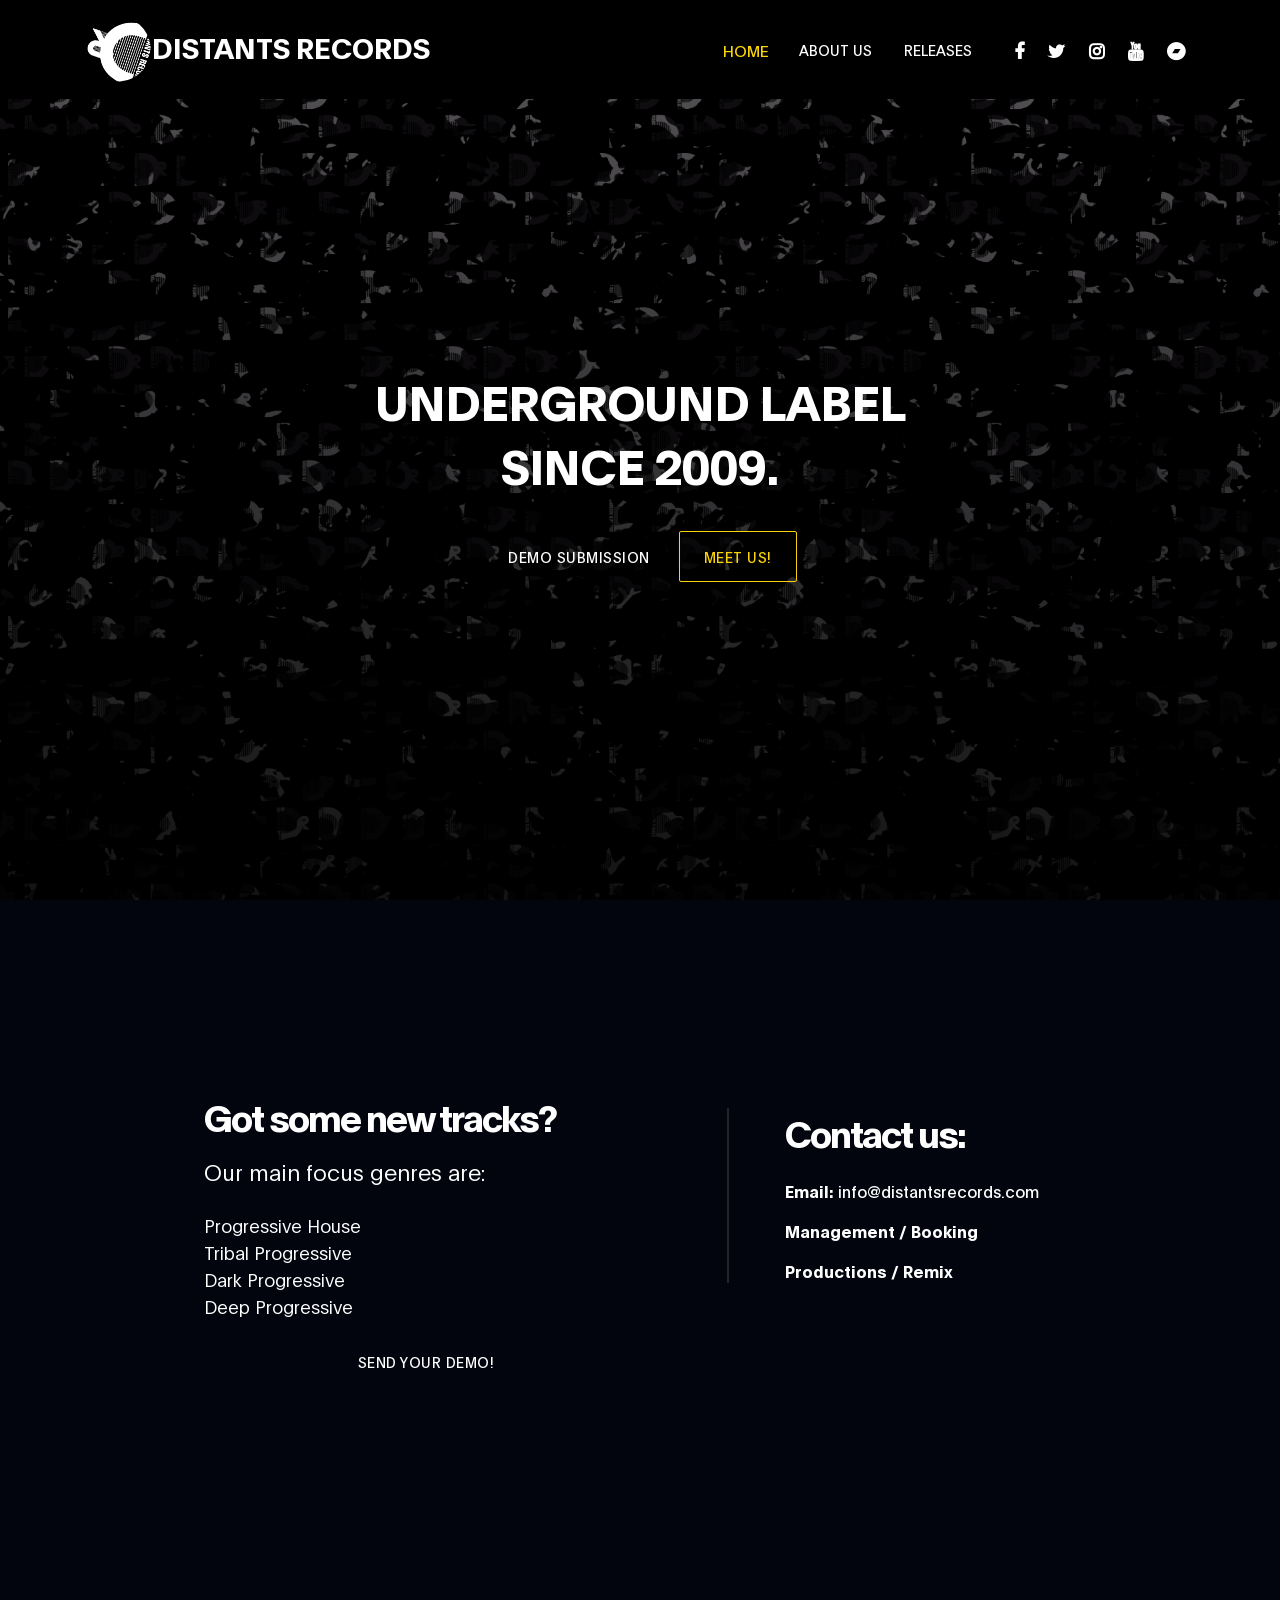
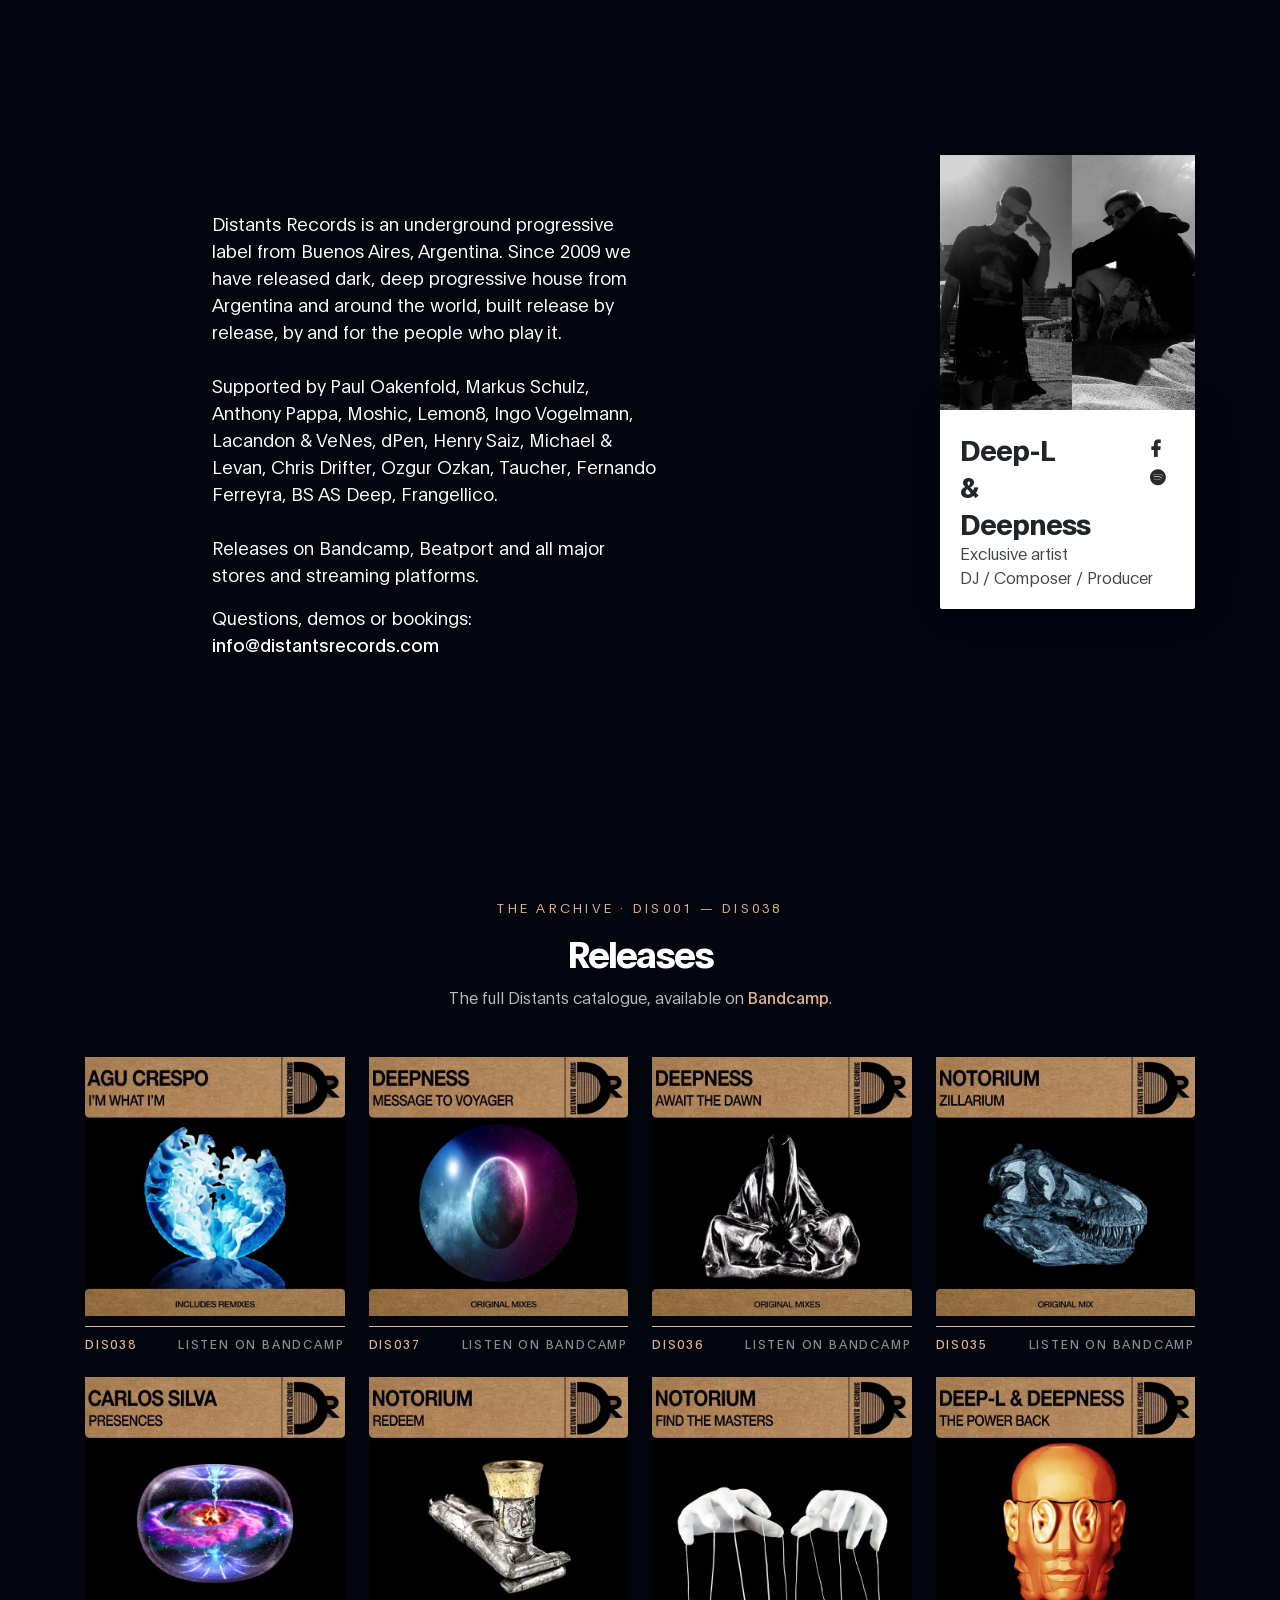
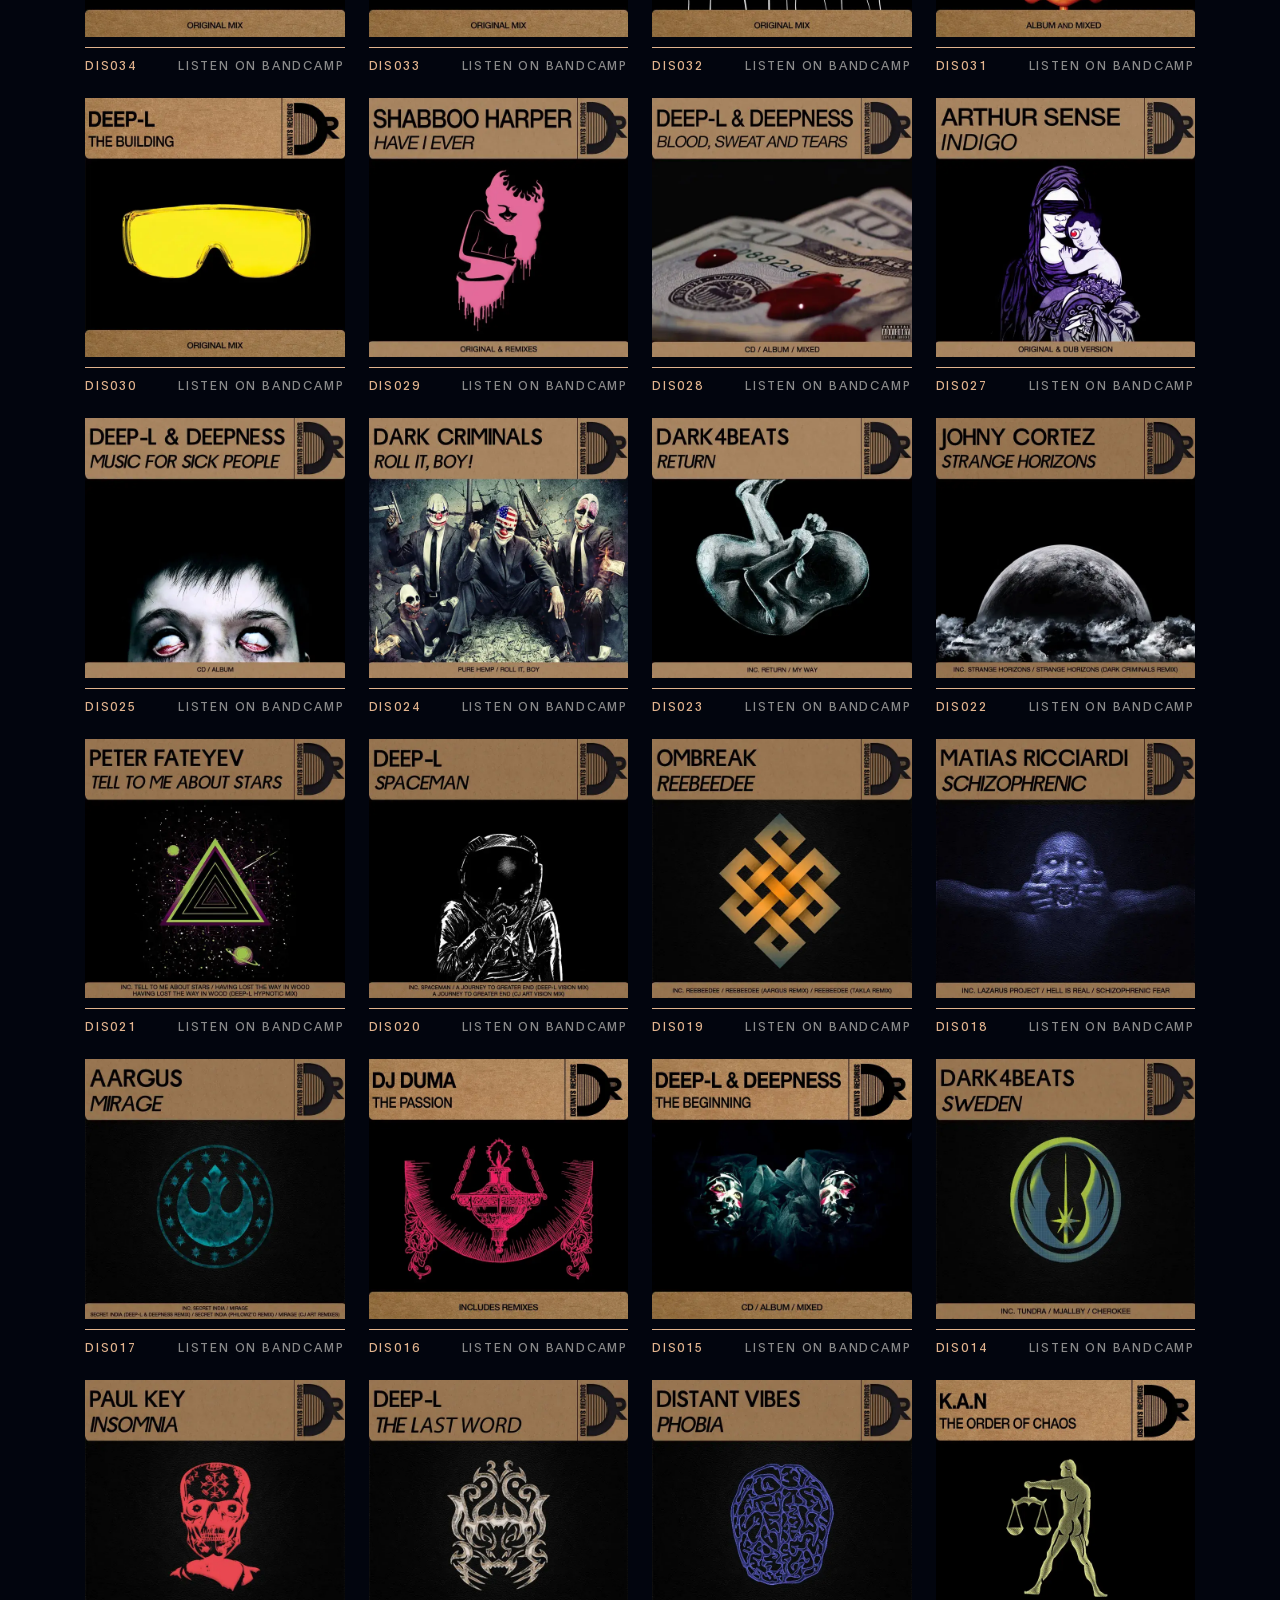
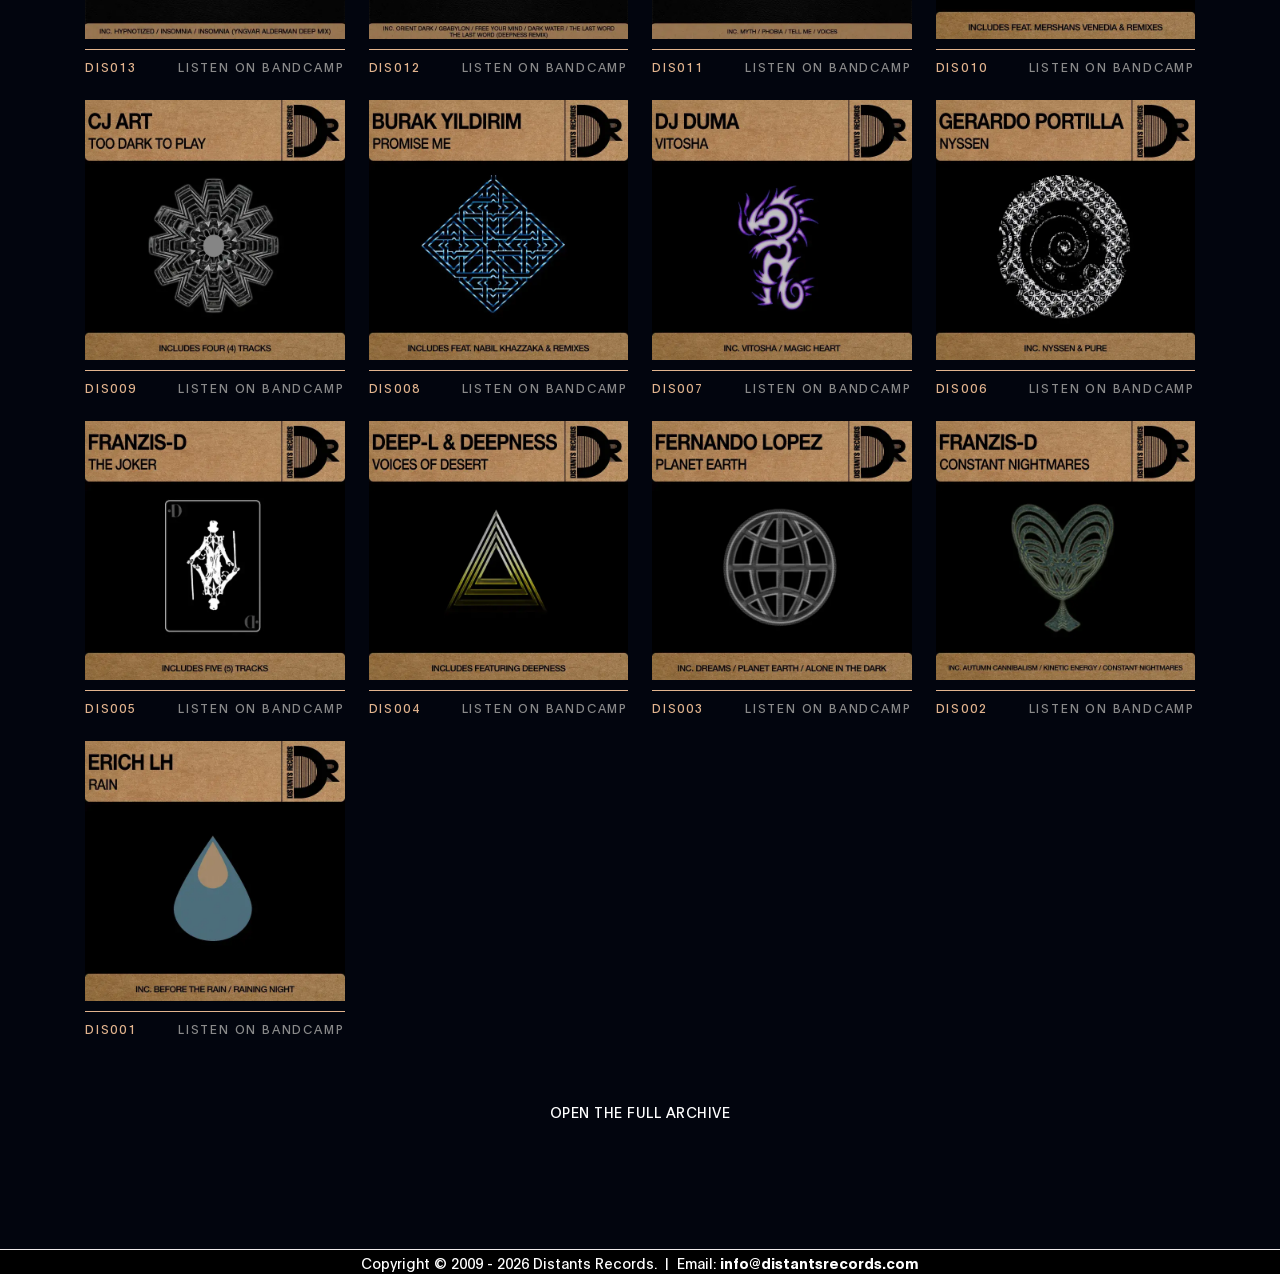
==== commit 31782827: "Add files via upload" ====
--- a/index.html
+++ b/index.html
@@ -14,19 +14,37 @@
 	<title>DISTANTS RECORDS</title>
 	<meta charset="UTF-8">
 	<meta http-equiv="X-UA-Compatible" content="IE=Edge">
-	<meta name="description" content="Distants Records underground label since 2009. Take a trip to the dark side.">
+	<meta name="description" content="Underground progressive from Buenos Aires. Since 2009.">
 	<meta name="keywords" content="Distants Records, dark progressive, deep dark progressive, progressive house, deep-l & deepness, moshic, breeder, quivver, echomen, Way Out West, Steve Lawler, Satoshi Tomiie, Trendroid, John Creamer & Stephane , Lexicon Avenue, Phil k, Nugen, Luzon, Andrew K, Deep Dish, Thomas Penton, Mainline, Gary Dubbs, Jas, Weekend World, PQM, Prince Quick Mix, Martin Garcia, underground label">
 	<meta name="author" content="Distants Records">
-	<meta name="viewport" content="width=device-width, initial-scale=1, maximum-scale=1">
+	<meta name="viewport" content="width=device-width, initial-scale=1">
 	<link rel="stylesheet" href="css/bootstrap.min.css">
 	<link rel="stylesheet" href="css/font-awesome.min.css">
 	<link rel="stylesheet" href="css/aos.css">
 	<meta property="og:title" content="Distants Records" />
 	<meta property="og:type" content="website" />
-	<meta property="og:description" content="Distants Records underground label since 2009. Take a trip to the dark side." />
+	<meta property="og:description" content="Underground progressive from Buenos Aires. Since 2009." />
 	<meta property="og:image" content="https://raw.githubusercontent.com/iamrackman2/website/main/images/class/dis-banner.webp" />
 	<!-- MAIN CSS -->
 	<link rel="stylesheet" href="css/style.css">
+	
+	<style>
+	/* Releases grid (Oct 2026) */
+	.rel-kicker{color:#E2B48E;font-size:13px;letter-spacing:.25em;text-transform:uppercase;margin-bottom:10px}
+	.rel-intro{color:#bdbdbd;font-size:16px;margin-top:10px}
+	.rel-intro a{color:#E2B48E}
+	.rel-grid{display:grid;grid-template-columns:repeat(4,1fr);gap:24px}
+	@media (max-width:991px){.rel-grid{grid-template-columns:repeat(3,1fr)}}
+	@media (max-width:767px){.rel-grid{grid-template-columns:repeat(2,1fr);gap:14px}}
+	.rel{display:block;text-decoration:none!important;transition:transform .25s ease}
+	.rel img{width:100%;height:auto;display:block}
+	.rel:hover{transform:translateY(-4px)}
+	.rel-meta{display:flex;justify-content:space-between;align-items:center;border-top:1px solid #E2B48E;margin-top:10px;padding-top:8px;font-size:12px;letter-spacing:.15em;text-transform:uppercase}
+	.rel-cat{color:#E2B48E}
+	.rel-cta{color:#8a8a8a;transition:color .2s}
+	.rel:hover .rel-cta{color:#EDEDED}
+	@media (max-width:767px){.rel-cta{display:none}}
+	</style>
 	<link rel="icon" href="images/class/favicon.ico" type="image/x-icon">
 
 </head>
@@ -52,14 +70,14 @@
 				<ul class="navbar-nav ml-lg-auto">
 					<li class="nav-item"><a href="#home" class="nav-link smoothScroll">Home</a></li>
 					<li class="nav-item"><a href="#about" class="nav-link smoothScroll">About us</a></li>
-					<li class="nav-item"><a href="#class" class="nav-link smoothScroll">Latest releases</a></li>
+					<li class="nav-item"><a href="#class" class="nav-link smoothScroll">Releases</a></li>
 				 </ul>
 				<ul class="social-icon ml-lg-3">
 					<li><a href="https://facebook.com/distantsrecords" target="_blank" class="fa fa-facebook"></a></li>
 					<li><a href="https://x.com/distantsrecords" target="_blank" class="fa fa-twitter"></a></li>
 					<li><a href="https://www.instagram.com/distants.records" target="_blank" class="fa fa-instagram"></a></li>
 					<li><a href="https://www.youtube.com/distantsrecords" target="_blank" class="fa fa-youtube"></a></li>
-					<li><a href="https://spoti.fi/3z1DHV5" target="_blank" class="fa fa-spotify"></a></li>
+					<li><a href="https://distantsrecords.bandcamp.com" target="_blank" class="fa fa-bandcamp" title="Bandcamp"></a></li>
 				</ul>
 			</div>
 		</div>
@@ -112,7 +130,6 @@
 				</div>
 			</div>
 		</div>
-		</div>
 	</section>
 
 	<!-- ABOUT -->
@@ -122,19 +139,13 @@
 				<div class="mt-lg-5 mb-lg-0 mb-4 col-lg-5 col-md-10 mx-auto col-12">
 					<h2 class="mb-4" data-aos="fade-down" data-aos-delay="200">About us</h2>
 					<p data-aos="fade-up" data-aos-delay="300">
-						Our supporters include:<br>
-						Paul Oakenfold, Markus Schulz, Moshic, Lemon8, Kliment, Ingo Vogelmann, Lacandon & VeNes, dPen, Tino Deep, Henry Saiz, Michael & Levan, Silinder, Chris Drifter, Ozgur Ozkan, Taucher, David Rosalie, Frangellico, among others.<br>
-<br>
-Commercial area:<br>
-Beatport, Junodownload, AmazonMusic, iTunes, Spotify, Napster, Deezer, 7Digital, Shazam, Tidal, YoutubeMusic, and more.<br>
-<br>
-Distants Records was created in Buenos Aires, Argentina. It started as a response at many problems we found in the electronic scene. We were feeling the need of showing the world the vanguard sounds of our artists and we couldn’t find the necessary places to do it. We wanted to expand and share with the electronic music lovers our works, done them with strong effort and dedication. Was it there, where we decided to create our own label and agency, wich soon, would become one of the best progressive labels from Argentina and the world.<br>
-<br>
-Called Distants, because we wanted it to be special for us and all of our supporters. Our main goal is to make our artists feel very comfortable and grow and to show the world their full potential. Always marking the distance and the vanguard that keeps our music.<br>
-Actually, Distants Records has the best musical quality and excellent underground artists.
+						Distants Records is an underground progressive label from Buenos Aires, Argentina. Since 2009 we have released dark, deep progressive house from Argentina and around the world, built release by release, by and for the people who play it.<br>
+						<br>
+						Supported by Paul Oakenfold, Markus Schulz, Anthony Pappa, Moshic, Lemon8, Ingo Vogelmann, Lacandon &amp; VeNes, dPen, Henry Saiz, Michael &amp; Levan, Chris Drifter, Ozgur Ozkan, Taucher, Fernando Ferreyra, BS AS Deep, Frangellico.<br>
+						<br>
+						Releases on Bandcamp, Beatport and all major stores and streaming platforms.
 					</p>
-					<p data-aos="fade-down" data-aos-delay="400">If you have any question regarding,
-						please reach out! Thank you.</p>
+					<p data-aos="fade-down" data-aos-delay="400">Questions, demos or bookings: <a href="mailto:info@distantsrecords.com">info@distantsrecords.com</a></p>
 				</div>
 
 				<div class="ml-lg-auto col-lg-3 col-md-6 col-12" data-aos="fade-right" data-aos-delay="500">
@@ -155,277 +166,168 @@
 	</section>
 
 
-	<!-- Latest Releases -->
+	<!-- Releases -->
 	<section class="class section" id="class">
 		<div class="container">
-			<div class="row">
-
-				<div class="col-lg-12 col-12 text-center mb-5">
-					<h6 data-aos="fade-left">Only underground!</h6>
-
-					<h2 data-aos="fade-right" data-aos-delay="200">Latest releases</h2>
-				</div>
-
-				<div class="col-lg-4 col-md-6 col-12" data-aos="fade-left" data-aos-delay="400">
-					<div class="class-thumb">
-							<img src="./images/class/dis038.webp" class="img-fluid" alt="Class">
-							<iframe style="border-radius:12px" src="https://open.spotify.com/embed/album/0xub5BYL2WTmH3CSfNeKes?utm_source=generator&theme=0" width="100%" height="152" frameBorder="0" allowfullscreen="" allow="autoplay; clipboard-write; encrypted-media; fullscreen; picture-in-picture" loading="lazy"></iframe>
-					</div>
-				</div>
-
-				<div class="col-lg-4 col-md-6 col-12" data-aos="fade-left" data-aos-delay="400">
-					<div class="class-thumb">
-							<img src="./images/class/dis037.webp" class="img-fluid" alt="Class">
-							<iframe style="border-radius:12px" src="https://open.spotify.com/embed/album/4AWsKKaMCdZZoKaXlZTSi6?utm_source=generator&theme=0" width="100%" height="152" frameBorder="0" allowfullscreen="" allow="autoplay; clipboard-write; encrypted-media; fullscreen; picture-in-picture" loading="lazy"></iframe>
-					</div>
-				</div>
-
-				<div class="col-lg-4 col-md-6 col-12" data-aos="fade-left" data-aos-delay="400">
-					<div class="class-thumb">
-							<img src="./images/class/dis036.webp" class="img-fluid" alt="Class">
-							<iframe style="border-radius:12px" src="https://open.spotify.com/embed/album/06P1VC7YRljjfih2pR67rI?utm_source=generator&theme=0" width="100%" height="152" frameBorder="0" allowfullscreen="" allow="autoplay; clipboard-write; encrypted-media; fullscreen; picture-in-picture" loading="lazy"></iframe>
-					</div>
-				</div>
-
-				<div class="col-lg-4 col-md-6 col-12" data-aos="fade-left" data-aos-delay="400">
-					<div class="class-thumb">
-							<img src="./images/class/dis035.webp" class="img-fluid" alt="Class">
-							<iframe style="border-radius:12px" src="https://open.spotify.com/embed/album/3xyN4ykpHrXRnn9LzUxXZV?utm_source=generator&theme=0" width="100%" height="152" frameBorder="0" allowfullscreen="" allow="autoplay; clipboard-write; encrypted-media; fullscreen; picture-in-picture" loading="lazy"></iframe>
-					</div>
-				</div>
-
-				<div class="col-lg-4 col-md-6 col-12" data-aos="fade-left" data-aos-delay="400">
-					<div class="class-thumb">
-							<img src="./images/class/dis034.webp" class="img-fluid" alt="Class">
-							<iframe style="border-radius:12px" src="https://open.spotify.com/embed/album/4qU9XHm9Udiizxp61hbIY4?utm_source=generator&theme=0" width="100%" height="152" frameBorder="0" allowfullscreen="" allow="autoplay; clipboard-write; encrypted-media; fullscreen; picture-in-picture" loading="lazy"></iframe>
-					</div>
-				</div>
-
-				<div class="col-lg-4 col-md-6 col-12" data-aos="fade-left" data-aos-delay="400">
-					<div class="class-thumb">
-							<img src="./images/class/dis033.webp" class="img-fluid" alt="Class">
-							<iframe style="border-radius:12px" src="https://open.spotify.com/embed/album/5dLekXYRDWTzZw1ZKymW98?utm_source=generator&theme=0" width="100%" height="152" frameBorder="0" allowfullscreen="" allow="autoplay; clipboard-write; encrypted-media; fullscreen; picture-in-picture" loading="lazy"></iframe>
-					</div>
-				</div>
-
-				<div class="col-lg-4 col-md-6 col-12" data-aos="fade-left" data-aos-delay="400">
-					<div class="class-thumb">
-							<img src="./images/class/dis032.webp" class="img-fluid" alt="Class">
-							<iframe style="border-radius:12px" src="https://open.spotify.com/embed/album/4wjjJtpsDuacoFOmPfYlAk?utm_source=generator&theme=0" width="100%" height="152" frameBorder="0" allowfullscreen="" allow="autoplay; clipboard-write; encrypted-media; fullscreen; picture-in-picture" loading="lazy"></iframe>
-					</div>
-				</div>
-
-				<div class="col-lg-4 col-md-6 col-12" data-aos="fade-left" data-aos-delay="400">
-					<div class="class-thumb">
-							<img src="./images/class/dis031.webp" class="img-fluid" alt="Class">
-							<iframe style="border-radius:12px" src="https://open.spotify.com/embed/album/1J9TERAs87hrjkgWiMCR8I?utm_source=generator&theme=0" width="100%" height="152" frameBorder="0" allowfullscreen="" allow="autoplay; clipboard-write; encrypted-media; fullscreen; picture-in-picture" loading="lazy"></iframe>
-					</div>
-				</div>
-
-				<div class="col-lg-4 col-md-6 col-12" data-aos="fade-left" data-aos-delay="400">
-					<div class="class-thumb">
-							<img src="./images/class/dis030.webp" class="img-fluid" alt="Class">
-							<iframe style="border-radius:12px" src="https://open.spotify.com/embed/album/5YzAi4PbEGNy6nkPAyZWZE?utm_source=generator&theme=0" width="100%" height="152" frameBorder="0" allowfullscreen="" allow="autoplay; clipboard-write; encrypted-media; fullscreen; picture-in-picture" loading="lazy"></iframe>
-					</div>
-				</div>
-
-				<div class="col-lg-4 col-md-6 col-12" data-aos="fade-left" data-aos-delay="400">
-					<div class="class-thumb">
-							<img src="./images/class/dis029.webp" class="img-fluid" alt="Class">
-							<iframe style="border-radius:12px" src="https://open.spotify.com/embed/album/7mE3nlzvtP2RhrVQqXEsur?utm_source=generator&theme=0" width="100%" height="152" frameBorder="0" allowfullscreen="" allow="autoplay; clipboard-write; encrypted-media; fullscreen; picture-in-picture" loading="lazy"></iframe>
-					</div>
-				</div>
-
-				<div class="col-lg-4 col-md-6 col-12" data-aos="fade-left" data-aos-delay="400">
-					<div class="class-thumb">
-							<img src="./images/class/dis028.webp" class="img-fluid" alt="Class">
-							<iframe style="border-radius:12px" src="https://open.spotify.com/embed/album/25VN9xBIeoA1I4FznSVTFt?utm_source=generator&theme=0" width="100%" height="152" frameBorder="0" allowfullscreen="" allow="autoplay; clipboard-write; encrypted-media; fullscreen; picture-in-picture" loading="lazy"></iframe>
-					</div>
-				</div>
-
-				<div class="col-lg-4 col-md-6 col-12" data-aos="fade-left" data-aos-delay="400">
-					<div class="class-thumb">
-							<img src="./images/class/dis027.webp" class="img-fluid" alt="Class">
-							<iframe style="border-radius:12px" src="https://open.spotify.com/embed/album/6XTMPrTYXuoeVfDcW7o1yJ?utm_source=generator&theme=0" width="100%" height="152" frameBorder="0" allowfullscreen="" allow="autoplay; clipboard-write; encrypted-media; fullscreen; picture-in-picture" loading="lazy"></iframe>
-					</div>
-				</div>
-
-				<div class="col-lg-4 col-md-6 col-12" data-aos="fade-left" data-aos-delay="400">
-					<div class="class-thumb">
-							<img src="./images/class/dis025.webp" class="img-fluid" alt="Class">
-							<iframe style="border-radius:12px" src="https://open.spotify.com/embed/album/16CuznHMYvFPNxBryhZU0R?utm_source=generator&theme=0" width="100%" height="152" frameBorder="0" allowfullscreen="" allow="autoplay; clipboard-write; encrypted-media; fullscreen; picture-in-picture" loading="lazy"></iframe>
-					</div>
-				</div>
-
-				<div class="col-lg-4 col-md-6 col-12" data-aos="fade-left" data-aos-delay="400">
-					<div class="class-thumb">
-							<img src="./images/class/dis024.webp" class="img-fluid" alt="Class">
-							<iframe style="border-radius:12px" src="https://open.spotify.com/embed/album/625h7i2rvbAsQ7wvgWfhbz?utm_source=generator&theme=0" width="100%" height="152" frameBorder="0" allowfullscreen="" allow="autoplay; clipboard-write; encrypted-media; fullscreen; picture-in-picture" loading="lazy"></iframe>
-					</div>
-				</div>
-
-				<div class="col-lg-4 col-md-6 col-12" data-aos="fade-left" data-aos-delay="400">
-					<div class="class-thumb">
-							<img src="./images/class/dis023.webp" class="img-fluid" alt="Class">
-							<iframe style="border-radius:12px" src="https://open.spotify.com/embed/album/3n95r0MaMRDXXZeTgajU5R?utm_source=generator&theme=0" width="100%" height="152" frameBorder="0" allowfullscreen="" allow="autoplay; clipboard-write; encrypted-media; fullscreen; picture-in-picture" loading="lazy"></iframe>
-					</div>
-				</div>
-
-				<div class="col-lg-4 col-md-6 col-12" data-aos="fade-left" data-aos-delay="400">
-					<div class="class-thumb">
-							<img src="./images/class/dis022.webp" class="img-fluid" alt="Class">
-							<iframe style="border-radius:12px" src="https://open.spotify.com/embed/album/2m07FF4uhE7CJ1BTfXXAJx?utm_source=generator&theme=0" width="100%" height="152" frameBorder="0" allowfullscreen="" allow="autoplay; clipboard-write; encrypted-media; fullscreen; picture-in-picture" loading="lazy"></iframe>
-					</div>
-				</div>
-
-				<div class="col-lg-4 col-md-6 col-12" data-aos="fade-left" data-aos-delay="400">
-					<div class="class-thumb">
-							<img src="./images/class/dis021.webp" class="img-fluid" alt="Class">
-							<iframe style="border-radius:12px" src="https://open.spotify.com/embed/album/4wFuhrMulmDvq2fm001mK0?utm_source=generator&theme=0" width="100%" height="152" frameBorder="0" allowfullscreen="" allow="autoplay; clipboard-write; encrypted-media; fullscreen; picture-in-picture" loading="lazy"></iframe>
-					</div>
-				</div>
-
-				<div class="col-lg-4 col-md-6 col-12" data-aos="fade-left" data-aos-delay="400">
-					<div class="class-thumb">
-							<img src="./images/class/dis020.webp" class="img-fluid" alt="Class">
-							<iframe style="border-radius:12px" src="https://open.spotify.com/embed/album/4at0ej5yOdPx35KE7TFvB3?utm_source=generator&theme=0" width="100%" height="152" frameBorder="0" allowfullscreen="" allow="autoplay; clipboard-write; encrypted-media; fullscreen; picture-in-picture" loading="lazy"></iframe>
-					</div>
-				</div>
-
-
-				<div class="col-lg-4 col-md-6 col-12" data-aos="fade-left" data-aos-delay="400">
-					<div class="class-thumb">
-							<img src="images/class/dis019.webp" class="img-fluid" alt="Class">
-							<iframe style="border-radius:12px" src="https://open.spotify.com/embed/album/3ARE1VCjhOxybhbnPwyRDu?utm_source=generator&theme=0" width="100%" height="152" frameBorder="0" allowfullscreen="" allow="autoplay; clipboard-write; encrypted-media; fullscreen; picture-in-picture" loading="lazy"></iframe>
-					</div>
-				</div>
-
-				<div class="col-lg-4 col-md-6 col-12" data-aos="fade-left" data-aos-delay="400">
-					<div class="class-thumb">
-							<img src="images/class/dis018.webp" class="img-fluid" alt="Class">
-							<iframe style="border-radius:12px" src="https://open.spotify.com/embed/album/4bK09A6BbPJ2rVUaVSG04X?utm_source=generator&theme=0" width="100%" height="152" frameBorder="0" allowfullscreen="" allow="autoplay; clipboard-write; encrypted-media; fullscreen; picture-in-picture" loading="lazy"></iframe>
-					</div>
-				</div>
-
-
-				<div class="col-lg-4 col-md-6 col-12" data-aos="fade-left" data-aos-delay="400">
-					<div class="class-thumb">
-							<img src="images/class/dis017.webp" class="img-fluid" alt="Class">
-							<iframe style="border-radius:12px" src="https://open.spotify.com/embed/album/411r6WbtbSMPuoUajEjrGr?utm_source=generator&theme=0" width="100%" height="152" frameBorder="0" allowfullscreen="" allow="autoplay; clipboard-write; encrypted-media; fullscreen; picture-in-picture" loading="lazy"></iframe>
-					</div>
-				</div>
-
-				<div class="col-lg-4 col-md-6 col-12" data-aos="fade-left" data-aos-delay="400">
-					<div class="class-thumb">
-							<img src="images/class/dis016.webp" class="img-fluid" alt="Class">
-							<iframe style="border-radius:12px" src="https://open.spotify.com/embed/album/2G1CwRrAUwBvHu9OQmdyOG?utm_source=generator&theme=0" width="100%" height="152" frameBorder="0" allowfullscreen="" allow="autoplay; clipboard-write; encrypted-media; fullscreen; picture-in-picture" loading="lazy"></iframe>
-					</div>
-				</div>
-
-								<div class="col-lg-4 col-md-6 col-12" data-aos="fade-left" data-aos-delay="400">
-									<div class="class-thumb">
-											<img src="images/class/dis015.webp" class="img-fluid" alt="Class">
-											<iframe style="border-radius:12px" src="https://open.spotify.com/embed/album/4lWxAyAYFHq6PrfX9pdLNa?utm_source=generator&theme=0" width="100%" height="152" frameBorder="0" allowfullscreen="" allow="autoplay; clipboard-write; encrypted-media; fullscreen; picture-in-picture" loading="lazy"></iframe>
-									</div>
-								</div>
-
-								<div class="col-lg-4 col-md-6 col-12" data-aos="fade-left" data-aos-delay="400">
-									<div class="class-thumb">
-											<img src="images/class/dis014.webp" class="img-fluid" alt="Class">
-											<iframe style="border-radius:12px" src="https://open.spotify.com/embed/album/1yhwpUK9Xp8RHEbC5bdscB?utm_source=generator&theme=0" width="100%" height="152" frameBorder="0" allowfullscreen="" allow="autoplay; clipboard-write; encrypted-media; fullscreen; picture-in-picture" loading="lazy"></iframe>
-									</div>
-							</div>
-
-								<div class="col-lg-4 col-md-6 col-12" data-aos="fade-left" data-aos-delay="400">
-									<div class="class-thumb">
-											<img src="images/class/dis013.webp" class="img-fluid" alt="Class">
-											<iframe style="border-radius:12px" src="https://open.spotify.com/embed/album/4NAUraEJQoxSJjs2qGt21Q?utm_source=generator&theme=0" width="100%" height="152" frameBorder="0" allowfullscreen="" allow="autoplay; clipboard-write; encrypted-media; fullscreen; picture-in-picture" loading="lazy"></iframe>
-									</div>
-							</div>
-
-				<div class="col-lg-4 col-md-6 col-12" data-aos="fade-left" data-aos-delay="400">
-					<div class="class-thumb">
-						<img src="images/class/dis012.webp" class="img-fluid" alt="Class">
-						<iframe style="border-radius:12px" src="https://open.spotify.com/embed/album/7mJzLERzCCb8ReKtYmt8rH?utm_source=generator&theme=0" width="100%" height="152" frameBorder="0" allowfullscreen="" allow="autoplay; clipboard-write; encrypted-media; fullscreen; picture-in-picture" loading="lazy"></iframe>
-					</div>
-				</div>
-
-				<div class="col-lg-4 col-md-6 col-12" data-aos="fade-left" data-aos-delay="400">
-					<div class="class-thumb">
-						<img src="images/class/dis011.webp" class="img-fluid" alt="Class">
-						<iframe style="border-radius:12px" src="https://open.spotify.com/embed/album/1A25fvKkmHShMe7xLfJGA3?utm_source=generator&theme=0" width="100%" height="152" frameBorder="0" allowfullscreen="" allow="autoplay; clipboard-write; encrypted-media; fullscreen; picture-in-picture" loading="lazy"></iframe>
-					</div>
-				</div>
-
-				<div class="col-lg-4 col-md-6 col-12" data-aos="fade-left" data-aos-delay="400">
-					<div class="class-thumb">
-						<img src="images/class/dis010.webp" class="img-fluid" alt="Class">
-						<iframe style="border-radius:12px" src="https://open.spotify.com/embed/album/7LbzxOsHqg238AIcAiqv6H?utm_source=generator&theme=0" width="100%" height="152" frameBorder="0" allowfullscreen="" allow="autoplay; clipboard-write; encrypted-media; fullscreen; picture-in-picture" loading="lazy"></iframe>
-					</div>
-				</div>
-
-				<div class="col-lg-4 col-md-6 col-12" data-aos="fade-left" data-aos-delay="400">
-					<div class="class-thumb">
-						<img src="images/class/dis009.webp" class="img-fluid" alt="Class">
-						<iframe style="border-radius:12px" src="https://open.spotify.com/embed/album/5hXOpx8eDPHKuyhZ2ibqV0?utm_source=generator&theme=0" width="100%" height="152" frameBorder="0" allowfullscreen="" allow="autoplay; clipboard-write; encrypted-media; fullscreen; picture-in-picture" loading="lazy"></iframe>
-					</div>
-				</div>
-
-				<div class="col-lg-4 col-md-6 col-12" data-aos="fade-left" data-aos-delay="400">
-					<div class="class-thumb">
-						<img src="images/class/dis008.webp" class="img-fluid" alt="Class">
-						<iframe style="border-radius:12px" src="https://open.spotify.com/embed/album/4pDnVWbqS4zTFrzKXlgVNS?utm_source=generator&theme=0" width="100%" height="152" frameBorder="0" allowfullscreen="" allow="autoplay; clipboard-write; encrypted-media; fullscreen; picture-in-picture" loading="lazy"></iframe>
-					</div>
-				</div>
-
-				<div class="col-lg-4 col-md-6 col-12" data-aos="fade-left" data-aos-delay="400">
-					<div class="class-thumb">
-						<img src="images/class/dis007.webp" class="img-fluid" alt="Class">
-						<iframe style="border-radius:12px" src="https://open.spotify.com/embed/album/032EyubdDTgmwSqW0FXVdF?utm_source=generator&theme=0" width="100%" height="152" frameBorder="0" allowfullscreen="" allow="autoplay; clipboard-write; encrypted-media; fullscreen; picture-in-picture" loading="lazy"></iframe>
-					</div>
-				</div>
-
-				<div class="col-lg-4 col-md-6 col-12" data-aos="fade-left" data-aos-delay="400">
-					<div class="class-thumb">
-						<img src="images/class/dis006.webp" class="img-fluid" alt="Class">
-						<iframe style="border-radius:12px" src="https://open.spotify.com/embed/album/5hgqVs6DWa1gB8K2RtiU1n?utm_source=generator&theme=0" width="100%" height="152" frameBorder="0" allowfullscreen="" allow="autoplay; clipboard-write; encrypted-media; fullscreen; picture-in-picture" loading="lazy"></iframe>
-					</div>
-				</div>
-
-				<div class="col-lg-4 col-md-6 col-12" data-aos="fade-left" data-aos-delay="400">
-					<div class="class-thumb">
-						<img src="images/class/dis005.webp" class="img-fluid" alt="Class">
-						<iframe style="border-radius:12px" src="https://open.spotify.com/embed/album/7HdhU3IFJKLkF9lyU2jsO8?utm_source=generator&theme=0" width="100%" height="152" frameBorder="0" allowfullscreen="" allow="autoplay; clipboard-write; encrypted-media; fullscreen; picture-in-picture" loading="lazy"></iframe>
-					</div>
-				</div>
-
-				<div class="col-lg-4 col-md-6 col-12" data-aos="fade-left" data-aos-delay="400">
-					<div class="class-thumb">
-						<img src="images/class/dis004.webp" class="img-fluid" alt="Class">
-						<iframe style="border-radius:12px" src="https://open.spotify.com/embed/album/2X2KlDu7k6z3yhWOGEqY1s?utm_source=generator&theme=0" width="100%" height="152" frameBorder="0" allowfullscreen="" allow="autoplay; clipboard-write; encrypted-media; fullscreen; picture-in-picture" loading="lazy"></iframe>
-					</div>
-				</div>
-
-				<div class="col-lg-4 col-md-6 col-12" data-aos="fade-left" data-aos-delay="400">
-					<div class="class-thumb">
-						<img src="images/class/dis003.webp" class="img-fluid" alt="Class">
-						<iframe style="border-radius:12px" src="https://open.spotify.com/embed/album/1PgMLqLGjxXIDemiMATLu9?utm_source=generator&theme=0" width="100%" height="152" frameBorder="0" allowfullscreen="" allow="autoplay; clipboard-write; encrypted-media; fullscreen; picture-in-picture" loading="lazy"></iframe>
-					</div>
-				</div>
-
-				<div class="col-lg-4 col-md-6 col-12" data-aos="fade-left" data-aos-delay="400">
-					<div class="class-thumb">
-						<img src="images/class/dis002.webp" class="img-fluid" alt="Class">
-						<iframe style="border-radius:12px" src="https://open.spotify.com/embed/album/1DD6MqWzcFxaKZT7NwxbTJ?utm_source=generator&theme=0" width="100%" height="152" frameBorder="0" allowfullscreen="" allow="autoplay; clipboard-write; encrypted-media; fullscreen; picture-in-picture" loading="lazy"></iframe>
-					</div>
-				</div>
-
-				<div class="col-lg-4 col-md-6 col-12" data-aos="fade-left" data-aos-delay="400">
-					<div class="class-thumb">
-						<img src="images/class/dis001.webp" class="img-fluid" alt="Class">
-						<iframe style="border-radius:12px" src="https://open.spotify.com/embed/album/017AddwmiLvra9eYDRTgR6?utm_source=generator&theme=0" width="100%" height="152" frameBorder="0" allowfullscreen="" allow="autoplay; clipboard-write; encrypted-media; fullscreen; picture-in-picture" loading="lazy"></iframe>
-					</div>
-				</div>
+			<div class="text-center mb-5">
+				<h6 class="rel-kicker">The archive &middot; DIS001 &mdash; DIS038</h6>
+				<h2>Releases</h2>
+				<p class="rel-intro">The full Distants catalogue, available on <a href="https://distantsrecords.bandcamp.com" target="_blank" rel="noopener">Bandcamp</a>.</p>
+			</div>
+			<div class="rel-grid">
+				<a class="rel" href="https://distantsrecords.bandcamp.com/album/im-what-im" target="_blank" rel="noopener">
+					<img src="images/class/dis038.webp" alt="Agu Crespo - I'm What I'm (DIS038)" loading="lazy" width="650" height="650">
+					<span class="rel-meta"><span class="rel-cat">DIS038</span><span class="rel-cta">Listen on Bandcamp</span></span>
+				</a>
+				<a class="rel" href="https://distantsrecords.bandcamp.com/album/message-the-voyager" target="_blank" rel="noopener">
+					<img src="images/class/dis037.webp" alt="Deepness pres. Dare2Fly - Message To Voyager (DIS037)" loading="lazy" width="650" height="650">
+					<span class="rel-meta"><span class="rel-cat">DIS037</span><span class="rel-cta">Listen on Bandcamp</span></span>
+				</a>
+				<a class="rel" href="https://distantsrecords.bandcamp.com/album/await-the-dawn" target="_blank" rel="noopener">
+					<img src="images/class/dis036.webp" alt="Deepness pres. Dare2Fly - Await The Dawn (DIS036)" loading="lazy" width="650" height="650">
+					<span class="rel-meta"><span class="rel-cat">DIS036</span><span class="rel-cta">Listen on Bandcamp</span></span>
+				</a>
+				<a class="rel" href="https://distantsrecords.bandcamp.com/album/zillarium" target="_blank" rel="noopener">
+					<img src="images/class/dis035.webp" alt="Notorium - Zillarium (DIS035)" loading="lazy" width="650" height="650">
+					<span class="rel-meta"><span class="rel-cat">DIS035</span><span class="rel-cta">Listen on Bandcamp</span></span>
+				</a>
+				<a class="rel" href="https://distantsrecords.bandcamp.com/album/presences" target="_blank" rel="noopener">
+					<img src="images/class/dis034.webp" alt="Carlos Silva - Presences (DIS034)" loading="lazy" width="650" height="650">
+					<span class="rel-meta"><span class="rel-cat">DIS034</span><span class="rel-cta">Listen on Bandcamp</span></span>
+				</a>
+				<a class="rel" href="https://distantsrecords.bandcamp.com/album/redeem" target="_blank" rel="noopener">
+					<img src="images/class/dis033.webp" alt="Notorium - Redeem (DIS033)" loading="lazy" width="650" height="650">
+					<span class="rel-meta"><span class="rel-cat">DIS033</span><span class="rel-cta">Listen on Bandcamp</span></span>
+				</a>
+				<a class="rel" href="https://distantsrecords.bandcamp.com/album/find-the-masters" target="_blank" rel="noopener">
+					<img src="images/class/dis032.webp" alt="Notorium - Find The Masters (DIS032)" loading="lazy" width="650" height="650">
+					<span class="rel-meta"><span class="rel-cat">DIS032</span><span class="rel-cta">Listen on Bandcamp</span></span>
+				</a>
+				<a class="rel" href="https://distantsrecords.bandcamp.com/album/the-power-back" target="_blank" rel="noopener">
+					<img src="images/class/dis031.webp" alt="Deep-L &amp; Deepness - The Power Back (DIS031)" loading="lazy" width="650" height="650">
+					<span class="rel-meta"><span class="rel-cat">DIS031</span><span class="rel-cta">Listen on Bandcamp</span></span>
+				</a>
+				<a class="rel" href="https://distantsrecords.bandcamp.com/album/the-building" target="_blank" rel="noopener">
+					<img src="images/class/dis030.webp" alt="Deep-L - The Building (DIS030)" loading="lazy" width="650" height="650">
+					<span class="rel-meta"><span class="rel-cat">DIS030</span><span class="rel-cta">Listen on Bandcamp</span></span>
+				</a>
+				<a class="rel" href="https://distantsrecords.bandcamp.com/album/have-i-ever" target="_blank" rel="noopener">
+					<img src="images/class/dis029.webp" alt="Shabboo Harper - Have I Ever (DIS029)" loading="lazy" width="650" height="650">
+					<span class="rel-meta"><span class="rel-cat">DIS029</span><span class="rel-cta">Listen on Bandcamp</span></span>
+				</a>
+				<a class="rel" href="https://distantsrecords.bandcamp.com/album/blood-sweat-and-tears" target="_blank" rel="noopener">
+					<img src="images/class/dis028.webp" alt="Deep-L &amp; Deepness - Blood, Sweat And Tears (DIS028)" loading="lazy" width="650" height="650">
+					<span class="rel-meta"><span class="rel-cat">DIS028</span><span class="rel-cta">Listen on Bandcamp</span></span>
+				</a>
+				<a class="rel" href="https://distantsrecords.bandcamp.com/album/indigo" target="_blank" rel="noopener">
+					<img src="images/class/dis027.webp" alt="Arthur Sense - Indigo (DIS027)" loading="lazy" width="650" height="650">
+					<span class="rel-meta"><span class="rel-cat">DIS027</span><span class="rel-cta">Listen on Bandcamp</span></span>
+				</a>
+				<a class="rel" href="https://distantsrecords.bandcamp.com/album/music-for-sick-people" target="_blank" rel="noopener">
+					<img src="images/class/dis025.webp" alt="Deep-L &amp; Deepness - Music For Sick People (DIS025)" loading="lazy" width="650" height="650">
+					<span class="rel-meta"><span class="rel-cat">DIS025</span><span class="rel-cta">Listen on Bandcamp</span></span>
+				</a>
+				<a class="rel" href="https://distantsrecords.bandcamp.com/album/roll-it-boy" target="_blank" rel="noopener">
+					<img src="images/class/dis024.webp" alt="Dark Criminals - Roll It, Boy! (DIS024)" loading="lazy" width="650" height="650">
+					<span class="rel-meta"><span class="rel-cat">DIS024</span><span class="rel-cta">Listen on Bandcamp</span></span>
+				</a>
+				<a class="rel" href="https://distantsrecords.bandcamp.com/album/return" target="_blank" rel="noopener">
+					<img src="images/class/dis023.webp" alt="Dark4Beats - Return (DIS023)" loading="lazy" width="650" height="650">
+					<span class="rel-meta"><span class="rel-cat">DIS023</span><span class="rel-cta">Listen on Bandcamp</span></span>
+				</a>
+				<a class="rel" href="https://distantsrecords.bandcamp.com/album/strange-horizons" target="_blank" rel="noopener">
+					<img src="images/class/dis022.webp" alt="Johny Cortez - Strange Horizons (DIS022)" loading="lazy" width="650" height="650">
+					<span class="rel-meta"><span class="rel-cat">DIS022</span><span class="rel-cta">Listen on Bandcamp</span></span>
+				</a>
+				<a class="rel" href="https://distantsrecords.bandcamp.com/album/tell-to-me-about-stars" target="_blank" rel="noopener">
+					<img src="images/class/dis021.webp" alt="Peter Fateyev - Tell To Me About Stars (DIS021)" loading="lazy" width="650" height="650">
+					<span class="rel-meta"><span class="rel-cat">DIS021</span><span class="rel-cta">Listen on Bandcamp</span></span>
+				</a>
+				<a class="rel" href="https://distantsrecords.bandcamp.com/album/spaceman" target="_blank" rel="noopener">
+					<img src="images/class/dis020.webp" alt="Deep-L - Spaceman (DIS020)" loading="lazy" width="650" height="650">
+					<span class="rel-meta"><span class="rel-cat">DIS020</span><span class="rel-cta">Listen on Bandcamp</span></span>
+				</a>
+				<a class="rel" href="https://distantsrecords.bandcamp.com/album/reebeedee" target="_blank" rel="noopener">
+					<img src="images/class/dis019.webp" alt="Ombreak - Reebeedee (DIS019)" loading="lazy" width="650" height="650">
+					<span class="rel-meta"><span class="rel-cat">DIS019</span><span class="rel-cta">Listen on Bandcamp</span></span>
+				</a>
+				<a class="rel" href="https://distantsrecords.bandcamp.com/album/schizophrenic" target="_blank" rel="noopener">
+					<img src="images/class/dis018.webp" alt="Matias Ricciardi - Schizophrenic (DIS018)" loading="lazy" width="650" height="650">
+					<span class="rel-meta"><span class="rel-cat">DIS018</span><span class="rel-cta">Listen on Bandcamp</span></span>
+				</a>
+				<a class="rel" href="https://distantsrecords.bandcamp.com/album/mirage" target="_blank" rel="noopener">
+					<img src="images/class/dis017.webp" alt="Aargus - Mirage (DIS017)" loading="lazy" width="650" height="650">
+					<span class="rel-meta"><span class="rel-cat">DIS017</span><span class="rel-cta">Listen on Bandcamp</span></span>
+				</a>
+				<a class="rel" href="https://distantsrecords.bandcamp.com/album/the-passion" target="_blank" rel="noopener">
+					<img src="images/class/dis016.webp" alt="DJ Duma - The Passion (DIS016)" loading="lazy" width="650" height="650">
+					<span class="rel-meta"><span class="rel-cat">DIS016</span><span class="rel-cta">Listen on Bandcamp</span></span>
+				</a>
+				<a class="rel" href="https://distantsrecords.bandcamp.com/album/the-beginning" target="_blank" rel="noopener">
+					<img src="images/class/dis015.webp" alt="Deep-L &amp; Deepness - The Beginning (DIS015)" loading="lazy" width="650" height="650">
+					<span class="rel-meta"><span class="rel-cat">DIS015</span><span class="rel-cta">Listen on Bandcamp</span></span>
+				</a>
+				<a class="rel" href="https://distantsrecords.bandcamp.com/album/sweden" target="_blank" rel="noopener">
+					<img src="images/class/dis014.webp" alt="Dark4Beats - Sweden (DIS014)" loading="lazy" width="650" height="650">
+					<span class="rel-meta"><span class="rel-cat">DIS014</span><span class="rel-cta">Listen on Bandcamp</span></span>
+				</a>
+				<a class="rel" href="https://distantsrecords.bandcamp.com/album/insomnia" target="_blank" rel="noopener">
+					<img src="images/class/dis013.webp" alt="Paul Key - Insomnia (DIS013)" loading="lazy" width="650" height="650">
+					<span class="rel-meta"><span class="rel-cat">DIS013</span><span class="rel-cta">Listen on Bandcamp</span></span>
+				</a>
+				<a class="rel" href="https://distantsrecords.bandcamp.com/album/the-last-word" target="_blank" rel="noopener">
+					<img src="images/class/dis012.webp" alt="Deep-L - The Last Word (DIS012)" loading="lazy" width="650" height="650">
+					<span class="rel-meta"><span class="rel-cat">DIS012</span><span class="rel-cta">Listen on Bandcamp</span></span>
+				</a>
+				<a class="rel" href="https://distantsrecords.bandcamp.com/album/phobia" target="_blank" rel="noopener">
+					<img src="images/class/dis011.webp" alt="Distant Vibes - Phobia (DIS011)" loading="lazy" width="650" height="650">
+					<span class="rel-meta"><span class="rel-cat">DIS011</span><span class="rel-cta">Listen on Bandcamp</span></span>
+				</a>
+				<a class="rel" href="https://distantsrecords.bandcamp.com/album/the-order-of-chaos" target="_blank" rel="noopener">
+					<img src="images/class/dis010.webp" alt="K.A.N - The Order Of Chaos (DIS010)" loading="lazy" width="650" height="650">
+					<span class="rel-meta"><span class="rel-cat">DIS010</span><span class="rel-cta">Listen on Bandcamp</span></span>
+				</a>
+				<a class="rel" href="https://distantsrecords.bandcamp.com/album/too-dark-to-play" target="_blank" rel="noopener">
+					<img src="images/class/dis009.webp" alt="CJ Art - Too Dark To Play (DIS009)" loading="lazy" width="650" height="650">
+					<span class="rel-meta"><span class="rel-cat">DIS009</span><span class="rel-cta">Listen on Bandcamp</span></span>
+				</a>
+				<a class="rel" href="https://distantsrecords.bandcamp.com/album/promise-me" target="_blank" rel="noopener">
+					<img src="images/class/dis008.webp" alt="Burak Yildirim feat. Nabil Khazzaka - Promise Me (DIS008)" loading="lazy" width="650" height="650">
+					<span class="rel-meta"><span class="rel-cat">DIS008</span><span class="rel-cta">Listen on Bandcamp</span></span>
+				</a>
+				<a class="rel" href="https://distantsrecords.bandcamp.com/album/vitosha" target="_blank" rel="noopener">
+					<img src="images/class/dis007.webp" alt="DJ Duma - Vitosha (DIS007)" loading="lazy" width="650" height="650">
+					<span class="rel-meta"><span class="rel-cat">DIS007</span><span class="rel-cta">Listen on Bandcamp</span></span>
+				</a>
+				<a class="rel" href="https://distantsrecords.bandcamp.com/album/nyssen" target="_blank" rel="noopener">
+					<img src="images/class/dis006.webp" alt="Gerardo Portilla - Nyssen (DIS006)" loading="lazy" width="650" height="650">
+					<span class="rel-meta"><span class="rel-cat">DIS006</span><span class="rel-cta">Listen on Bandcamp</span></span>
+				</a>
+				<a class="rel" href="https://distantsrecords.bandcamp.com/album/the-joker" target="_blank" rel="noopener">
+					<img src="images/class/dis005.webp" alt="Franzis-D - The Joker (DIS005)" loading="lazy" width="650" height="650">
+					<span class="rel-meta"><span class="rel-cat">DIS005</span><span class="rel-cta">Listen on Bandcamp</span></span>
+				</a>
+				<a class="rel" href="https://distantsrecords.bandcamp.com/album/voices-of-desert" target="_blank" rel="noopener">
+					<img src="images/class/dis004.webp" alt="Deep-L - Voices Of Desert (DIS004)" loading="lazy" width="650" height="650">
+					<span class="rel-meta"><span class="rel-cat">DIS004</span><span class="rel-cta">Listen on Bandcamp</span></span>
+				</a>
+				<a class="rel" href="https://distantsrecords.bandcamp.com/album/planet-earth" target="_blank" rel="noopener">
+					<img src="images/class/dis003.webp" alt="Fernando Lopez - Planet Earth (DIS003)" loading="lazy" width="650" height="650">
+					<span class="rel-meta"><span class="rel-cat">DIS003</span><span class="rel-cta">Listen on Bandcamp</span></span>
+				</a>
+				<a class="rel" href="https://distantsrecords.bandcamp.com/album/constant-nightmares" target="_blank" rel="noopener">
+					<img src="images/class/dis002.webp" alt="Franzis-D - Constant Nightmares (DIS002)" loading="lazy" width="650" height="650">
+					<span class="rel-meta"><span class="rel-cat">DIS002</span><span class="rel-cta">Listen on Bandcamp</span></span>
+				</a>
+				<a class="rel" href="https://distantsrecords.bandcamp.com/album/rain" target="_blank" rel="noopener">
+					<img src="images/class/dis001.webp" alt="Erich LH - Rain (DIS001)" loading="lazy" width="650" height="650">
+					<span class="rel-meta"><span class="rel-cat">DIS001</span><span class="rel-cta">Listen on Bandcamp</span></span>
+				</a>
+			</div>
+			<div class="text-center mt-5">
+				<a class="btn custom-btn" href="https://distantsrecords.bandcamp.com" target="_blank" rel="noopener">Open the full archive</a>
+			</div>
+		</div>
 	</section>
 
 <!-- FOOTER -->
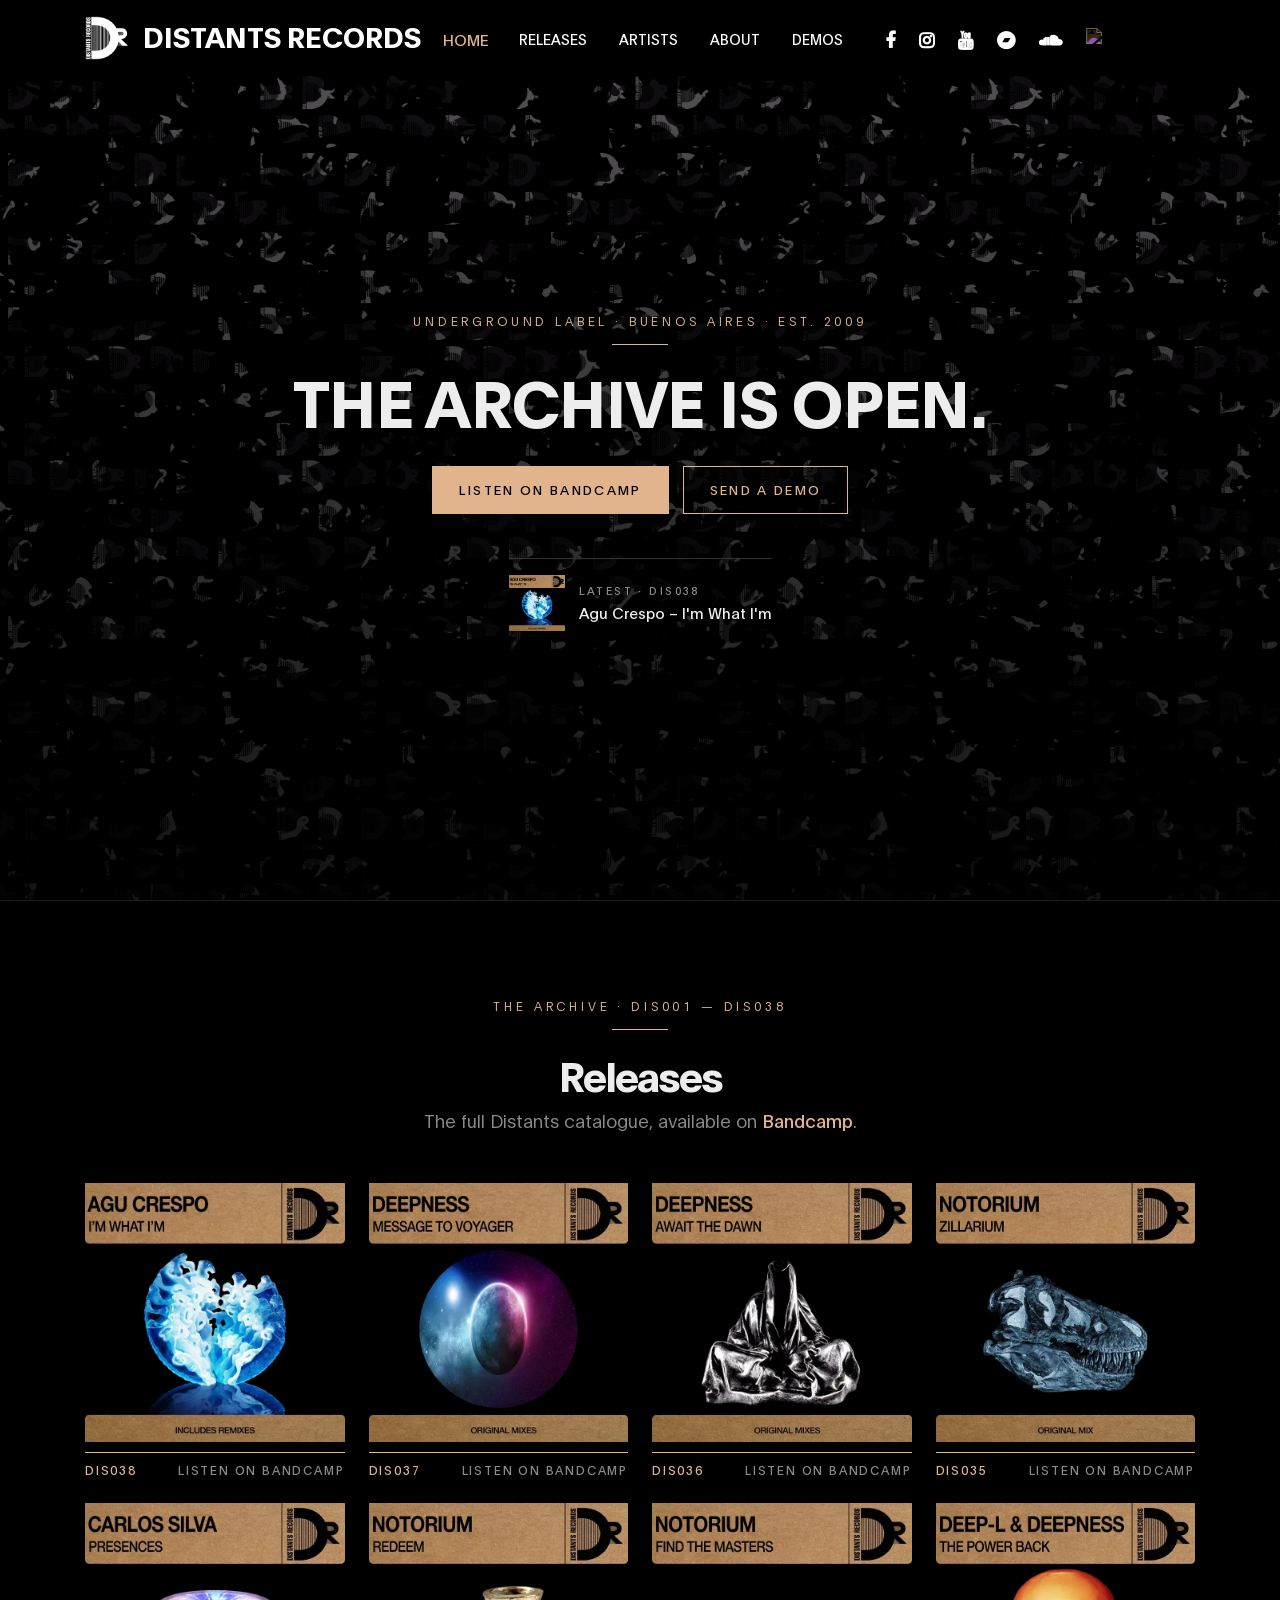
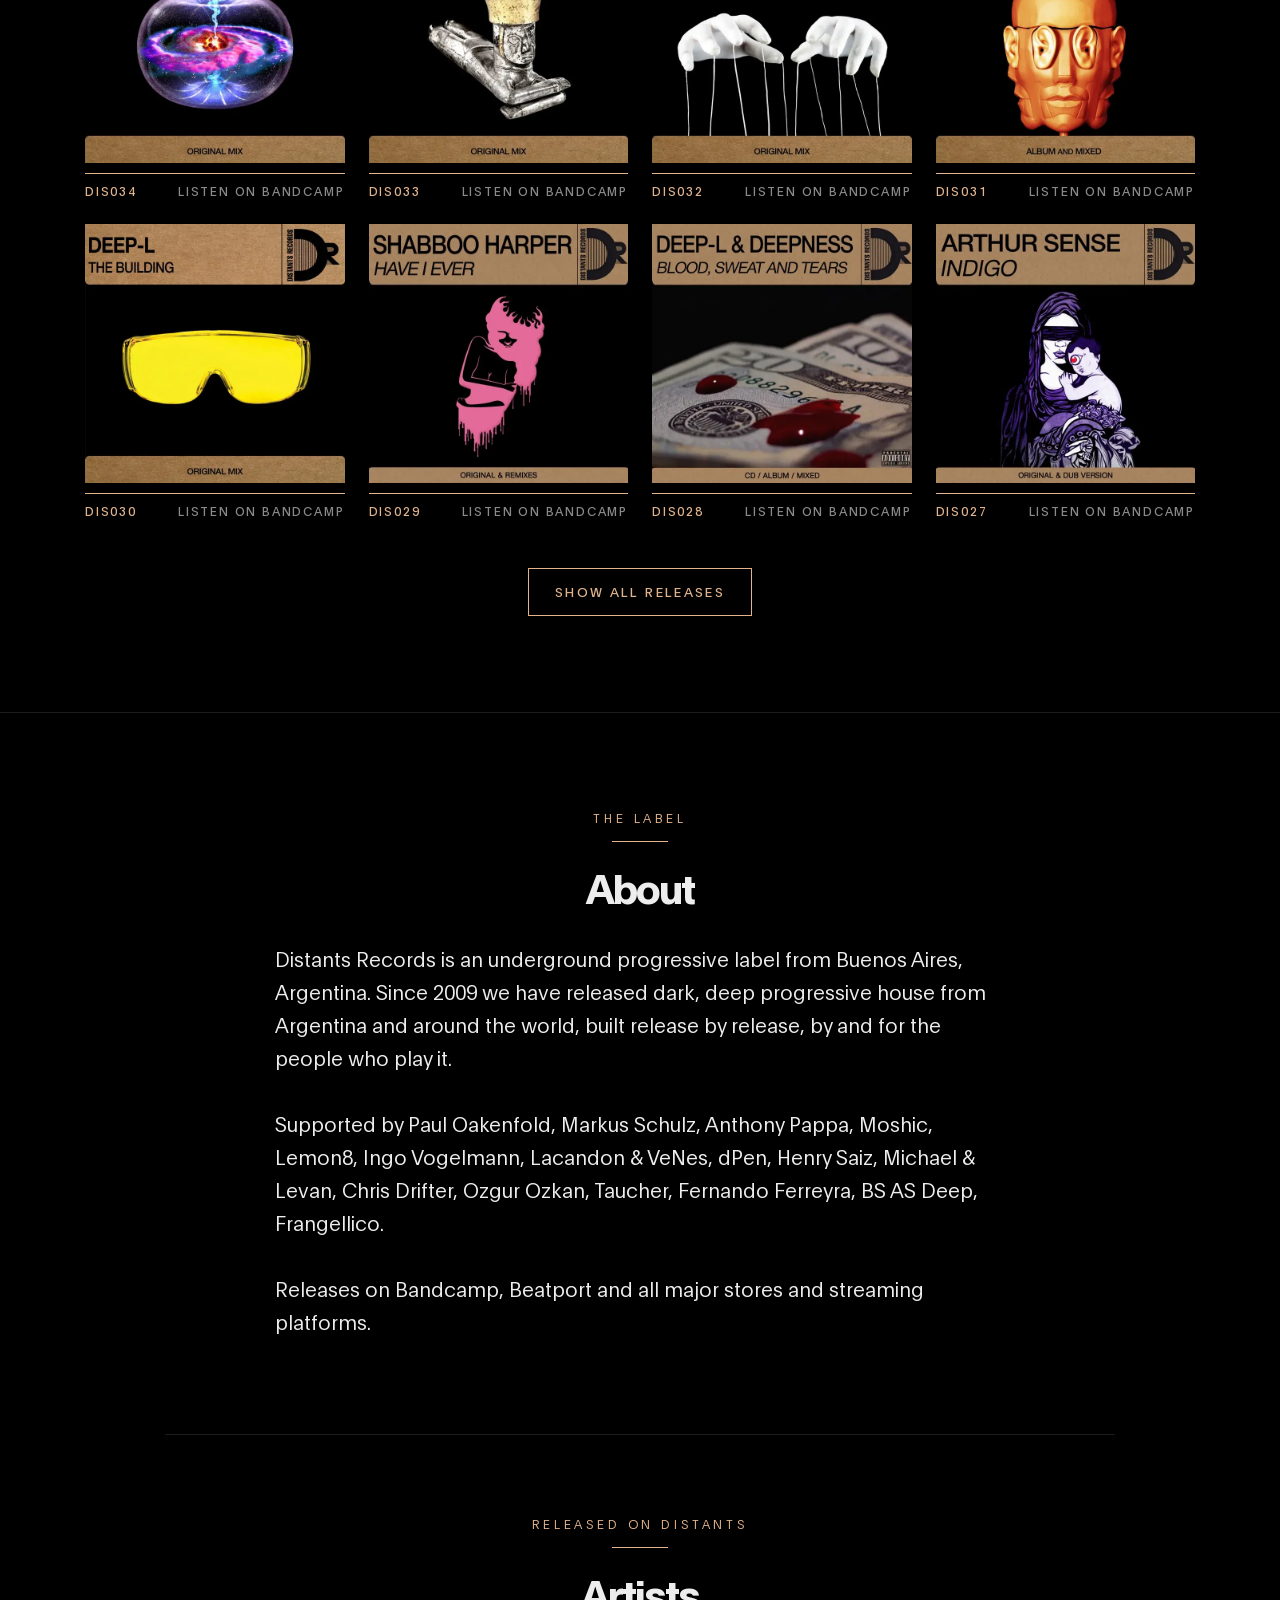
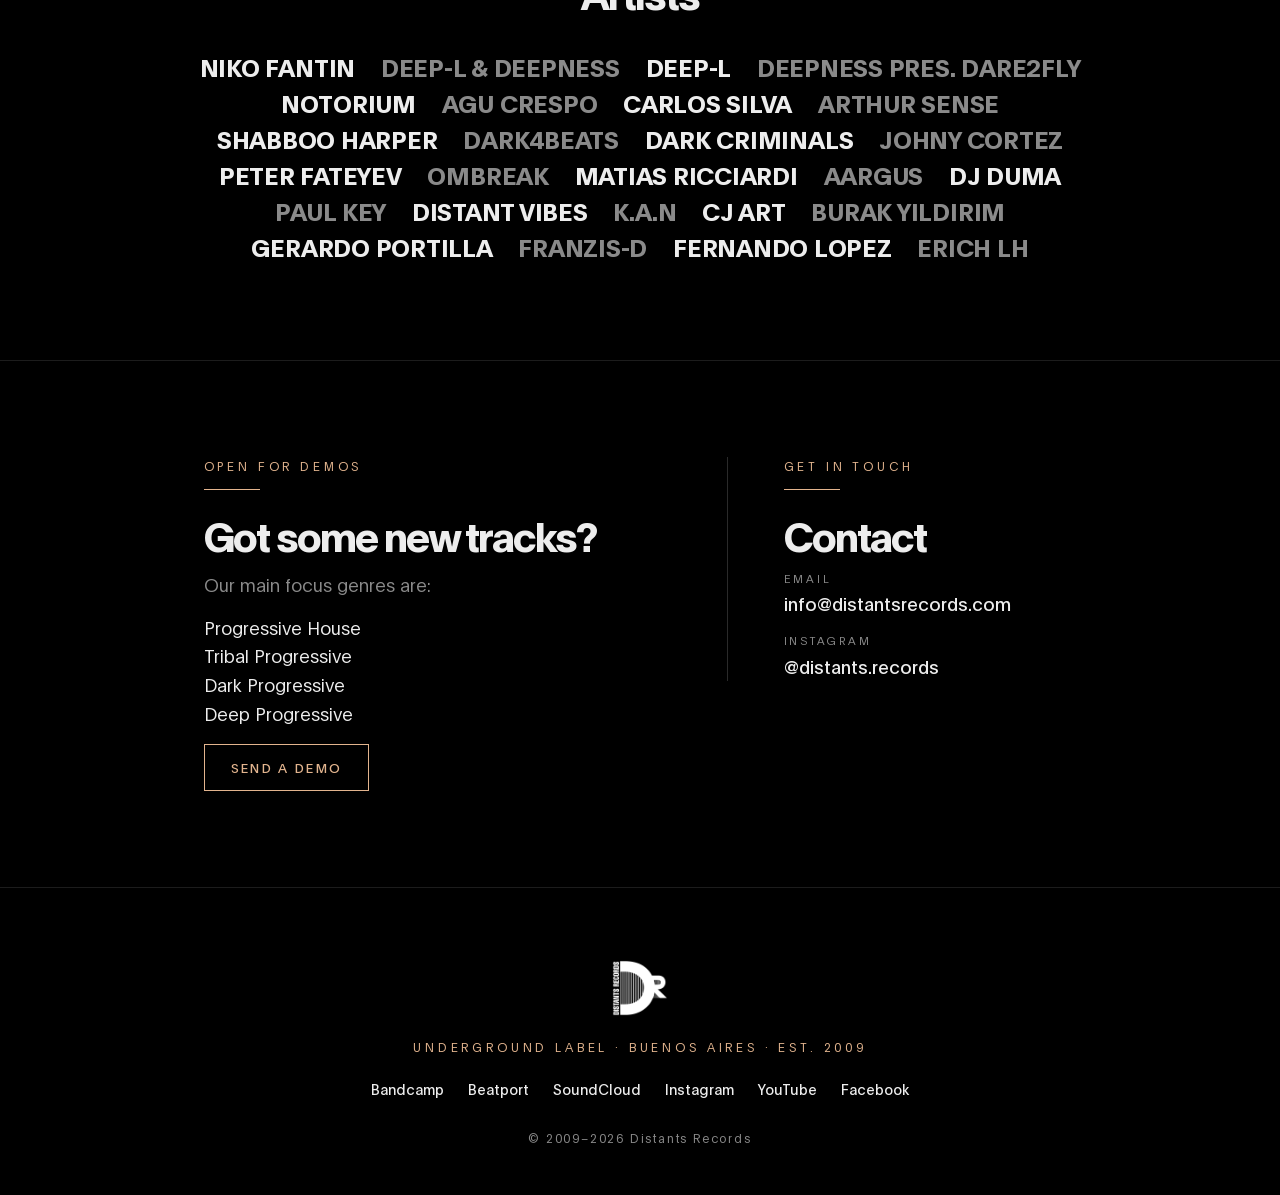
==== commit 61baae14: "Web v2" ====
--- a/index.html
+++ b/index.html
@@ -11,20 +11,707 @@
 <!-- End Google Tag Manager -->
 	
 	
-	<title>DISTANTS RECORDS</title>
+	<title>Distants Records &ndash; Underground progressive label from Buenos Aires</title>
 	<meta charset="UTF-8">
 	<meta http-equiv="X-UA-Compatible" content="IE=Edge">
-	<meta name="description" content="Underground progressive from Buenos Aires. Since 2009.">
-	<meta name="keywords" content="Distants Records, dark progressive, deep dark progressive, progressive house, deep-l & deepness, moshic, breeder, quivver, echomen, Way Out West, Steve Lawler, Satoshi Tomiie, Trendroid, John Creamer & Stephane , Lexicon Avenue, Phil k, Nugen, Luzon, Andrew K, Deep Dish, Thomas Penton, Mainline, Gary Dubbs, Jas, Weekend World, PQM, Prince Quick Mix, Martin Garcia, underground label">
+	<meta name="description" content="Distants Records is an underground progressive house label from Buenos Aires, Argentina. Dark and deep progressive since 2009. Full catalogue on Bandcamp. Demos open.">
+	<link rel="canonical" href="https://www.distantsrecords.com/">
+	<meta name="theme-color" content="#000000">
+	<meta name="robots" content="index, follow">
 	<meta name="author" content="Distants Records">
 	<meta name="viewport" content="width=device-width, initial-scale=1">
 	<link rel="stylesheet" href="css/bootstrap.min.css">
 	<link rel="stylesheet" href="css/font-awesome.min.css">
 	<link rel="stylesheet" href="css/aos.css">
-	<meta property="og:title" content="Distants Records" />
+	<meta property="og:title" content="Distants Records &ndash; Underground label from Buenos Aires" />
+	<meta property="og:site_name" content="Distants Records" />
+	<meta property="og:locale" content="en_US" />
 	<meta property="og:type" content="website" />
 	<meta property="og:description" content="Underground progressive from Buenos Aires. Since 2009." />
-	<meta property="og:image" content="https://raw.githubusercontent.com/iamrackman2/website/main/images/class/dis-banner.webp" />
+	<link rel="preload" as="image" href="images/class/dis-wallpaper.webp">
+	<meta property="og:image" content="https://www.distantsrecords.com/images/class/og-distants.jpg" />
+	<meta property="og:image:width" content="1200" />
+	<meta property="og:image:height" content="630" />
+	<meta property="og:url" content="https://www.distantsrecords.com/" />
+	<meta name="twitter:card" content="summary_large_image" />
+	<script type="application/ld+json">
+{
+ "@context": "https://schema.org",
+ "@graph": [
+  {
+   "@type": "Organization",
+   "@id": "https://www.distantsrecords.com/#label",
+   "name": "Distants Records",
+   "alternateName": "Distants",
+   "url": "https://www.distantsrecords.com/",
+   "logo": "https://www.distantsrecords.com/images/class/og-distants.jpg",
+   "image": "https://www.distantsrecords.com/images/class/og-distants.jpg",
+   "description": "Distants Records is an underground progressive house label from Buenos Aires, Argentina. Dark and deep progressive since 2009. Full catalogue on Bandcamp. Demos open.",
+   "foundingDate": "2009",
+   "email": "info@distantsrecords.com",
+   "address": {
+    "@type": "PostalAddress",
+    "addressLocality": "Buenos Aires",
+    "addressCountry": "AR"
+   },
+   "sameAs": [
+    "https://distantsrecords.bandcamp.com",
+    "https://www.beatport.com/label/distants-records/18430",
+    "https://soundcloud.com/distantsrecords",
+    "https://www.instagram.com/distants.records",
+    "https://facebook.com/distantsrecords",
+    "https://www.youtube.com/distantsrecords"
+   ]
+  },
+  {
+   "@type": "WebSite",
+   "@id": "https://www.distantsrecords.com/#website",
+   "url": "https://www.distantsrecords.com/",
+   "name": "Distants Records",
+   "publisher": {
+    "@id": "https://www.distantsrecords.com/#label"
+   },
+   "inLanguage": "en"
+  },
+  {
+   "@type": "ItemList",
+   "name": "Distants Records catalogue",
+   "numberOfItems": 37,
+   "itemListElement": [
+    {
+     "@type": "ListItem",
+     "position": 1,
+     "item": {
+      "@type": "MusicAlbum",
+      "name": "I'm What I'm",
+      "byArtist": {
+       "@type": "MusicGroup",
+       "name": "Agu Crespo"
+      },
+      "url": "https://distantsrecords.bandcamp.com/album/im-what-im",
+      "image": "https://www.distantsrecords.com/images/class/dis038.webp",
+      "recordLabel": {
+       "@id": "https://www.distantsrecords.com/#label"
+      }
+     }
+    },
+    {
+     "@type": "ListItem",
+     "position": 2,
+     "item": {
+      "@type": "MusicAlbum",
+      "name": "Message To Voyager",
+      "byArtist": {
+       "@type": "MusicGroup",
+       "name": "Deepness pres. Dare2Fly"
+      },
+      "url": "https://distantsrecords.bandcamp.com/album/message-the-voyager",
+      "image": "https://www.distantsrecords.com/images/class/dis037.webp",
+      "recordLabel": {
+       "@id": "https://www.distantsrecords.com/#label"
+      }
+     }
+    },
+    {
+     "@type": "ListItem",
+     "position": 3,
+     "item": {
+      "@type": "MusicAlbum",
+      "name": "Await The Dawn",
+      "byArtist": {
+       "@type": "MusicGroup",
+       "name": "Deepness pres. Dare2Fly"
+      },
+      "url": "https://distantsrecords.bandcamp.com/album/await-the-dawn",
+      "image": "https://www.distantsrecords.com/images/class/dis036.webp",
+      "recordLabel": {
+       "@id": "https://www.distantsrecords.com/#label"
+      }
+     }
+    },
+    {
+     "@type": "ListItem",
+     "position": 4,
+     "item": {
+      "@type": "MusicAlbum",
+      "name": "Zillarium",
+      "byArtist": {
+       "@type": "MusicGroup",
+       "name": "Notorium"
+      },
+      "url": "https://distantsrecords.bandcamp.com/album/zillarium",
+      "image": "https://www.distantsrecords.com/images/class/dis035.webp",
+      "recordLabel": {
+       "@id": "https://www.distantsrecords.com/#label"
+      }
+     }
+    },
+    {
+     "@type": "ListItem",
+     "position": 5,
+     "item": {
+      "@type": "MusicAlbum",
+      "name": "Presences",
+      "byArtist": {
+       "@type": "MusicGroup",
+       "name": "Carlos Silva"
+      },
+      "url": "https://distantsrecords.bandcamp.com/album/presences",
+      "image": "https://www.distantsrecords.com/images/class/dis034.webp",
+      "recordLabel": {
+       "@id": "https://www.distantsrecords.com/#label"
+      }
+     }
+    },
+    {
+     "@type": "ListItem",
+     "position": 6,
+     "item": {
+      "@type": "MusicAlbum",
+      "name": "Redeem",
+      "byArtist": {
+       "@type": "MusicGroup",
+       "name": "Notorium"
+      },
+      "url": "https://distantsrecords.bandcamp.com/album/redeem",
+      "image": "https://www.distantsrecords.com/images/class/dis033.webp",
+      "recordLabel": {
+       "@id": "https://www.distantsrecords.com/#label"
+      }
+     }
+    },
+    {
+     "@type": "ListItem",
+     "position": 7,
+     "item": {
+      "@type": "MusicAlbum",
+      "name": "Find The Masters",
+      "byArtist": {
+       "@type": "MusicGroup",
+       "name": "Notorium"
+      },
+      "url": "https://distantsrecords.bandcamp.com/album/find-the-masters",
+      "image": "https://www.distantsrecords.com/images/class/dis032.webp",
+      "recordLabel": {
+       "@id": "https://www.distantsrecords.com/#label"
+      }
+     }
+    },
+    {
+     "@type": "ListItem",
+     "position": 8,
+     "item": {
+      "@type": "MusicAlbum",
+      "name": "The Power Back",
+      "byArtist": {
+       "@type": "MusicGroup",
+       "name": "Deep-L & Deepness"
+      },
+      "url": "https://distantsrecords.bandcamp.com/album/the-power-back",
+      "image": "https://www.distantsrecords.com/images/class/dis031.webp",
+      "recordLabel": {
+       "@id": "https://www.distantsrecords.com/#label"
+      }
+     }
+    },
+    {
+     "@type": "ListItem",
+     "position": 9,
+     "item": {
+      "@type": "MusicAlbum",
+      "name": "The Building",
+      "byArtist": {
+       "@type": "MusicGroup",
+       "name": "Deep-L"
+      },
+      "url": "https://distantsrecords.bandcamp.com/album/the-building",
+      "image": "https://www.distantsrecords.com/images/class/dis030.webp",
+      "recordLabel": {
+       "@id": "https://www.distantsrecords.com/#label"
+      }
+     }
+    },
+    {
+     "@type": "ListItem",
+     "position": 10,
+     "item": {
+      "@type": "MusicAlbum",
+      "name": "Have I Ever",
+      "byArtist": {
+       "@type": "MusicGroup",
+       "name": "Shabboo Harper"
+      },
+      "url": "https://distantsrecords.bandcamp.com/album/have-i-ever",
+      "image": "https://www.distantsrecords.com/images/class/dis029.webp",
+      "recordLabel": {
+       "@id": "https://www.distantsrecords.com/#label"
+      }
+     }
+    },
+    {
+     "@type": "ListItem",
+     "position": 11,
+     "item": {
+      "@type": "MusicAlbum",
+      "name": "Blood, Sweat And Tears",
+      "byArtist": {
+       "@type": "MusicGroup",
+       "name": "Deep-L & Deepness"
+      },
+      "url": "https://distantsrecords.bandcamp.com/album/blood-sweat-and-tears",
+      "image": "https://www.distantsrecords.com/images/class/dis028.webp",
+      "recordLabel": {
+       "@id": "https://www.distantsrecords.com/#label"
+      }
+     }
+    },
+    {
+     "@type": "ListItem",
+     "position": 12,
+     "item": {
+      "@type": "MusicAlbum",
+      "name": "Indigo",
+      "byArtist": {
+       "@type": "MusicGroup",
+       "name": "Arthur Sense"
+      },
+      "url": "https://distantsrecords.bandcamp.com/album/indigo",
+      "image": "https://www.distantsrecords.com/images/class/dis027.webp",
+      "recordLabel": {
+       "@id": "https://www.distantsrecords.com/#label"
+      }
+     }
+    },
+    {
+     "@type": "ListItem",
+     "position": 13,
+     "item": {
+      "@type": "MusicAlbum",
+      "name": "Music For Sick People",
+      "byArtist": {
+       "@type": "MusicGroup",
+       "name": "Deep-L & Deepness"
+      },
+      "url": "https://distantsrecords.bandcamp.com/album/music-for-sick-people",
+      "image": "https://www.distantsrecords.com/images/class/dis025.webp",
+      "recordLabel": {
+       "@id": "https://www.distantsrecords.com/#label"
+      }
+     }
+    },
+    {
+     "@type": "ListItem",
+     "position": 14,
+     "item": {
+      "@type": "MusicAlbum",
+      "name": "Roll It, Boy!",
+      "byArtist": {
+       "@type": "MusicGroup",
+       "name": "Dark Criminals"
+      },
+      "url": "https://distantsrecords.bandcamp.com/album/roll-it-boy",
+      "image": "https://www.distantsrecords.com/images/class/dis024.webp",
+      "recordLabel": {
+       "@id": "https://www.distantsrecords.com/#label"
+      }
+     }
+    },
+    {
+     "@type": "ListItem",
+     "position": 15,
+     "item": {
+      "@type": "MusicAlbum",
+      "name": "Return",
+      "byArtist": {
+       "@type": "MusicGroup",
+       "name": "Dark4Beats"
+      },
+      "url": "https://distantsrecords.bandcamp.com/album/return",
+      "image": "https://www.distantsrecords.com/images/class/dis023.webp",
+      "recordLabel": {
+       "@id": "https://www.distantsrecords.com/#label"
+      }
+     }
+    },
+    {
+     "@type": "ListItem",
+     "position": 16,
+     "item": {
+      "@type": "MusicAlbum",
+      "name": "Strange Horizons",
+      "byArtist": {
+       "@type": "MusicGroup",
+       "name": "Johny Cortez"
+      },
+      "url": "https://distantsrecords.bandcamp.com/album/strange-horizons",
+      "image": "https://www.distantsrecords.com/images/class/dis022.webp",
+      "recordLabel": {
+       "@id": "https://www.distantsrecords.com/#label"
+      }
+     }
+    },
+    {
+     "@type": "ListItem",
+     "position": 17,
+     "item": {
+      "@type": "MusicAlbum",
+      "name": "Tell To Me About Stars",
+      "byArtist": {
+       "@type": "MusicGroup",
+       "name": "Peter Fateyev"
+      },
+      "url": "https://distantsrecords.bandcamp.com/album/tell-to-me-about-stars",
+      "image": "https://www.distantsrecords.com/images/class/dis021.webp",
+      "recordLabel": {
+       "@id": "https://www.distantsrecords.com/#label"
+      }
+     }
+    },
+    {
+     "@type": "ListItem",
+     "position": 18,
+     "item": {
+      "@type": "MusicAlbum",
+      "name": "Spaceman",
+      "byArtist": {
+       "@type": "MusicGroup",
+       "name": "Deep-L"
+      },
+      "url": "https://distantsrecords.bandcamp.com/album/spaceman",
+      "image": "https://www.distantsrecords.com/images/class/dis020.webp",
+      "recordLabel": {
+       "@id": "https://www.distantsrecords.com/#label"
+      }
+     }
+    },
+    {
+     "@type": "ListItem",
+     "position": 19,
+     "item": {
+      "@type": "MusicAlbum",
+      "name": "Reebeedee",
+      "byArtist": {
+       "@type": "MusicGroup",
+       "name": "Ombreak"
+      },
+      "url": "https://distantsrecords.bandcamp.com/album/reebeedee",
+      "image": "https://www.distantsrecords.com/images/class/dis019.webp",
+      "recordLabel": {
+       "@id": "https://www.distantsrecords.com/#label"
+      }
+     }
+    },
+    {
+     "@type": "ListItem",
+     "position": 20,
+     "item": {
+      "@type": "MusicAlbum",
+      "name": "Schizophrenic",
+      "byArtist": {
+       "@type": "MusicGroup",
+       "name": "Matias Ricciardi"
+      },
+      "url": "https://distantsrecords.bandcamp.com/album/schizophrenic",
+      "image": "https://www.distantsrecords.com/images/class/dis018.webp",
+      "recordLabel": {
+       "@id": "https://www.distantsrecords.com/#label"
+      }
+     }
+    },
+    {
+     "@type": "ListItem",
+     "position": 21,
+     "item": {
+      "@type": "MusicAlbum",
+      "name": "Mirage",
+      "byArtist": {
+       "@type": "MusicGroup",
+       "name": "Aargus"
+      },
+      "url": "https://distantsrecords.bandcamp.com/album/mirage",
+      "image": "https://www.distantsrecords.com/images/class/dis017.webp",
+      "recordLabel": {
+       "@id": "https://www.distantsrecords.com/#label"
+      }
+     }
+    },
+    {
+     "@type": "ListItem",
+     "position": 22,
+     "item": {
+      "@type": "MusicAlbum",
+      "name": "The Passion",
+      "byArtist": {
+       "@type": "MusicGroup",
+       "name": "DJ Duma"
+      },
+      "url": "https://distantsrecords.bandcamp.com/album/the-passion",
+      "image": "https://www.distantsrecords.com/images/class/dis016.webp",
+      "recordLabel": {
+       "@id": "https://www.distantsrecords.com/#label"
+      }
+     }
+    },
+    {
+     "@type": "ListItem",
+     "position": 23,
+     "item": {
+      "@type": "MusicAlbum",
+      "name": "The Beginning",
+      "byArtist": {
+       "@type": "MusicGroup",
+       "name": "Deep-L & Deepness"
+      },
+      "url": "https://distantsrecords.bandcamp.com/album/the-beginning",
+      "image": "https://www.distantsrecords.com/images/class/dis015.webp",
+      "recordLabel": {
+       "@id": "https://www.distantsrecords.com/#label"
+      }
+     }
+    },
+    {
+     "@type": "ListItem",
+     "position": 24,
+     "item": {
+      "@type": "MusicAlbum",
+      "name": "Sweden",
+      "byArtist": {
+       "@type": "MusicGroup",
+       "name": "Dark4Beats"
+      },
+      "url": "https://distantsrecords.bandcamp.com/album/sweden",
+      "image": "https://www.distantsrecords.com/images/class/dis014.webp",
+      "recordLabel": {
+       "@id": "https://www.distantsrecords.com/#label"
+      }
+     }
+    },
+    {
+     "@type": "ListItem",
+     "position": 25,
+     "item": {
+      "@type": "MusicAlbum",
+      "name": "Insomnia",
+      "byArtist": {
+       "@type": "MusicGroup",
+       "name": "Paul Key"
+      },
+      "url": "https://distantsrecords.bandcamp.com/album/insomnia",
+      "image": "https://www.distantsrecords.com/images/class/dis013.webp",
+      "recordLabel": {
+       "@id": "https://www.distantsrecords.com/#label"
+      }
+     }
+    },
+    {
+     "@type": "ListItem",
+     "position": 26,
+     "item": {
+      "@type": "MusicAlbum",
+      "name": "The Last Word",
+      "byArtist": {
+       "@type": "MusicGroup",
+       "name": "Deep-L"
+      },
+      "url": "https://distantsrecords.bandcamp.com/album/the-last-word",
+      "image": "https://www.distantsrecords.com/images/class/dis012.webp",
+      "recordLabel": {
+       "@id": "https://www.distantsrecords.com/#label"
+      }
+     }
+    },
+    {
+     "@type": "ListItem",
+     "position": 27,
+     "item": {
+      "@type": "MusicAlbum",
+      "name": "Phobia",
+      "byArtist": {
+       "@type": "MusicGroup",
+       "name": "Distant Vibes"
+      },
+      "url": "https://distantsrecords.bandcamp.com/album/phobia",
+      "image": "https://www.distantsrecords.com/images/class/dis011.webp",
+      "recordLabel": {
+       "@id": "https://www.distantsrecords.com/#label"
+      }
+     }
+    },
+    {
+     "@type": "ListItem",
+     "position": 28,
+     "item": {
+      "@type": "MusicAlbum",
+      "name": "The Order Of Chaos",
+      "byArtist": {
+       "@type": "MusicGroup",
+       "name": "K.A.N"
+      },
+      "url": "https://distantsrecords.bandcamp.com/album/the-order-of-chaos",
+      "image": "https://www.distantsrecords.com/images/class/dis010.webp",
+      "recordLabel": {
+       "@id": "https://www.distantsrecords.com/#label"
+      }
+     }
+    },
+    {
+     "@type": "ListItem",
+     "position": 29,
+     "item": {
+      "@type": "MusicAlbum",
+      "name": "Too Dark To Play",
+      "byArtist": {
+       "@type": "MusicGroup",
+       "name": "CJ Art"
+      },
+      "url": "https://distantsrecords.bandcamp.com/album/too-dark-to-play",
+      "image": "https://www.distantsrecords.com/images/class/dis009.webp",
+      "recordLabel": {
+       "@id": "https://www.distantsrecords.com/#label"
+      }
+     }
+    },
+    {
+     "@type": "ListItem",
+     "position": 30,
+     "item": {
+      "@type": "MusicAlbum",
+      "name": "Promise Me",
+      "byArtist": {
+       "@type": "MusicGroup",
+       "name": "Burak Yildirim feat. Nabil Khazzaka"
+      },
+      "url": "https://distantsrecords.bandcamp.com/album/promise-me",
+      "image": "https://www.distantsrecords.com/images/class/dis008.webp",
+      "recordLabel": {
+       "@id": "https://www.distantsrecords.com/#label"
+      }
+     }
+    },
+    {
+     "@type": "ListItem",
+     "position": 31,
+     "item": {
+      "@type": "MusicAlbum",
+      "name": "Vitosha",
+      "byArtist": {
+       "@type": "MusicGroup",
+       "name": "DJ Duma"
+      },
+      "url": "https://distantsrecords.bandcamp.com/album/vitosha",
+      "image": "https://www.distantsrecords.com/images/class/dis007.webp",
+      "recordLabel": {
+       "@id": "https://www.distantsrecords.com/#label"
+      }
+     }
+    },
+    {
+     "@type": "ListItem",
+     "position": 32,
+     "item": {
+      "@type": "MusicAlbum",
+      "name": "Nyssen",
+      "byArtist": {
+       "@type": "MusicGroup",
+       "name": "Gerardo Portilla"
+      },
+      "url": "https://distantsrecords.bandcamp.com/album/nyssen",
+      "image": "https://www.distantsrecords.com/images/class/dis006.webp",
+      "recordLabel": {
+       "@id": "https://www.distantsrecords.com/#label"
+      }
+     }
+    },
+    {
+     "@type": "ListItem",
+     "position": 33,
+     "item": {
+      "@type": "MusicAlbum",
+      "name": "The Joker",
+      "byArtist": {
+       "@type": "MusicGroup",
+       "name": "Franzis-D"
+      },
+      "url": "https://distantsrecords.bandcamp.com/album/the-joker",
+      "image": "https://www.distantsrecords.com/images/class/dis005.webp",
+      "recordLabel": {
+       "@id": "https://www.distantsrecords.com/#label"
+      }
+     }
+    },
+    {
+     "@type": "ListItem",
+     "position": 34,
+     "item": {
+      "@type": "MusicAlbum",
+      "name": "Voices Of Desert",
+      "byArtist": {
+       "@type": "MusicGroup",
+       "name": "Deep-L"
+      },
+      "url": "https://distantsrecords.bandcamp.com/album/voices-of-desert",
+      "image": "https://www.distantsrecords.com/images/class/dis004.webp",
+      "recordLabel": {
+       "@id": "https://www.distantsrecords.com/#label"
+      }
+     }
+    },
+    {
+     "@type": "ListItem",
+     "position": 35,
+     "item": {
+      "@type": "MusicAlbum",
+      "name": "Planet Earth",
+      "byArtist": {
+       "@type": "MusicGroup",
+       "name": "Fernando Lopez"
+      },
+      "url": "https://distantsrecords.bandcamp.com/album/planet-earth",
+      "image": "https://www.distantsrecords.com/images/class/dis003.webp",
+      "recordLabel": {
+       "@id": "https://www.distantsrecords.com/#label"
+      }
+     }
+    },
+    {
+     "@type": "ListItem",
+     "position": 36,
+     "item": {
+      "@type": "MusicAlbum",
+      "name": "Constant Nightmares",
+      "byArtist": {
+       "@type": "MusicGroup",
+       "name": "Franzis-D"
+      },
+      "url": "https://distantsrecords.bandcamp.com/album/constant-nightmares",
+      "image": "https://www.distantsrecords.com/images/class/dis002.webp",
+      "recordLabel": {
+       "@id": "https://www.distantsrecords.com/#label"
+      }
+     }
+    },
+    {
+     "@type": "ListItem",
+     "position": 37,
+     "item": {
+      "@type": "MusicAlbum",
+      "name": "Rain",
+      "byArtist": {
+       "@type": "MusicGroup",
+       "name": "Erich LH"
+      },
+      "url": "https://distantsrecords.bandcamp.com/album/rain",
+      "image": "https://www.distantsrecords.com/images/class/dis001.webp",
+      "recordLabel": {
+       "@id": "https://www.distantsrecords.com/#label"
+      }
+     }
+    }
+   ]
+  }
+ ]
+}
+	</script>
 	<!-- MAIN CSS -->
 	<link rel="stylesheet" href="css/style.css">
 	
@@ -44,8 +731,104 @@
 	.rel-cta{color:#8a8a8a;transition:color .2s}
 	.rel:hover .rel-cta{color:#EDEDED}
 	@media (max-width:767px){.rel-cta{display:none}}
+
+	/* v2 — sistema visual (negro / kraft) */
+	:root{--primary-color:#E2B48E}
+	body,.feature,#feature,#class,.about,.about.section,.site-footer{background:#000!important}
+	#feature,#about,#class{border-top:1px solid #1c1c1c;box-shadow:none!important}
+	.navbar .nav-link.active,.navbar .nav-link:hover{color:#E2B48E!important}
+	#logo{width:44px!important;height:44px;margin-right:14px;transform:none!important}
+	@media (max-width:991px){#logo{width:34px!important;height:34px;margin-right:10px}}
+	@media (max-width:480px){#logo{width:30px!important;height:30px;margin-right:8px}.navbar-brand{font-size:19px!important;margin-right:0}}
+	.social-icon .bp-link img{width:16px;height:16px;filter:invert(1);vertical-align:-2px;opacity:.95}
+	.social-icon .bp-link:hover img{filter:invert(78%) sepia(20%) saturate(600%) hue-rotate(335deg)}
+	.ds-meta{color:#E2B48E;font-size:12px;letter-spacing:.32em;text-transform:uppercase;margin:0 0 14px}
+	.ds-rule{height:1px;width:56px;background:#E2B48E;margin:0 auto 26px}
+	.ds-rule-left{margin:0 0 20px}
+	.ds-claim{color:#EDEDED!important;font-weight:bold!important;text-transform:uppercase;letter-spacing:-.01em;font-size:64px;line-height:1.02;margin-bottom:34px}
+	@media (max-width:767px){.ds-claim{font-size:40px}.ds-meta{font-size:10px;letter-spacing:.25em}}
+	.ds-btns{display:flex;gap:14px;justify-content:center;flex-wrap:wrap}
+	.ds-btn{border:1px solid #E2B48E;color:#E2B48E;border-radius:0;padding:13px 26px;font-size:13px;letter-spacing:.18em;text-transform:uppercase;background:transparent}
+	.ds-btn:hover{background:#E2B48E;color:#000}
+	.ds-btn-fill{background:#E2B48E;color:#000}
+	.ds-btn-fill:hover{background:#EDEDED;border-color:#EDEDED;color:#000}
+	.ds-latest{display:inline-flex;align-items:center;gap:14px;margin-top:44px;text-align:left;text-decoration:none!important;border-top:1px solid #333;padding-top:16px}
+	.ds-latest img{width:56px;height:56px}
+	.ds-latest span{color:#EDEDED;font-size:15px}
+	.ds-latest em{display:block;font-style:normal;color:#8A8A8A;font-size:11px;letter-spacing:.22em;text-transform:uppercase;margin-bottom:3px}
+	.ds-latest:hover span{color:#E2B48E}
+	.custom-btn{border:1px solid #E2B48E!important;color:#E2B48E!important;border-radius:0!important;letter-spacing:.18em!important;align-self:flex-start}
+	.custom-btn:hover{background:#E2B48E!important;color:#000!important}
+	.about-working-hours{border-left:1px solid #2a2a2a!important}
+	@media (max-width:767px){.about-working-hours{border-left:0!important;padding:40px 0 0!important;margin-top:40px;border-top:1px solid #1c1c1c}}
+	.navbar-brand{margin-right:auto!important}
+	.about-working-hours a,.feature p{color:#EDEDED}
+	.about-working-hours a:hover{color:#E2B48E}
+	.ds-strip{border-top:1px solid #1c1c1c;margin-top:56px;padding-top:34px}
+.ds-names{font-weight:bold;text-transform:uppercase;font-size:24px;line-height:1.5;letter-spacing:-.01em;margin:0}
+	.ds-h2{color:#EDEDED;margin:0 0 30px}
+	.ds-strip .ds-rule{margin-bottom:22px}
+.ds-names .ds-artist{color:#EDEDED}.ds-names .ds-artist:nth-child(even){color:#8A8A8A}
+	.ds-names a.ds-artist:hover{color:#E2B48E!important;text-decoration:none}
+@media (max-width:767px){.ds-names{font-size:17px}}
+.ds-names .ds-artist{font-weight:bold!important;font-family:inherit;white-space:nowrap;display:inline-block;margin:0 10px;transition:color .2s}
+	.ds-names i{font-style:normal;color:#E2B48E;padding:0 6px}
+	.hero .container{position:relative;z-index:3}
+	.hero .bg-overlay{pointer-events:none}
+	.navbar-toggler-icon{filter:grayscale(1) brightness(2)}
+	#logo{border-radius:0!important;padding:0!important;object-fit:contain}
+	.ds-contact{margin:0 0 14px;color:#EDEDED;font-size:17px}
+	.ds-contact span{display:block;color:#8A8A8A;font-size:11px;letter-spacing:.25em;text-transform:uppercase;margin-bottom:2px}
+	.modal-content{background:#000;border:1px solid #2a2a2a;border-radius:0;color:#EDEDED}
+	.modal-header,.modal-footer{border-color:#1c1c1c}
+	.modal-title{color:#EDEDED}
+	.modal .close{color:#EDEDED;text-shadow:none;opacity:.8}
+	.ds-modal-text{font-size:17px;line-height:1.6;color:#EDEDED;margin:0;letter-spacing:normal!important;word-spacing:normal!important;text-align:left!important;white-space:normal!important;display:block!important}
+	.modal-footer{justify-content:center}
+	.ds-modal-text a{color:#E2B48E}
+		.rel-grid .rel-more{display:none}.rel-grid.rel-open .rel-more{display:block}
+	.ds-footer{background:#000;border-top:1px solid #1c1c1c;padding:64px 0 40px}
+	.ds-footer img{margin-bottom:22px}
+	.ds-foot-links{margin:18px 0 26px}
+	.ds-foot-links a{color:#EDEDED;font-size:14px;margin:0 12px;display:inline-block;line-height:2}
+	.ds-foot-links a:hover{color:#E2B48E;text-decoration:none}
+	.ds-copy{color:#8A8A8A;font-size:12px;letter-spacing:.15em;margin:0}
+	.section,.feature{padding:96px 0!important}
+	@media (max-width:767px){.section,.feature{padding:64px 0!important}}
+	.ds-head{margin-bottom:34px}
+	p.ds-meta{color:#E2B48E!important;font-size:12px!important;line-height:1.5!important;letter-spacing:.32em!important}
+	@media (max-width:767px){p.ds-meta{font-size:10px!important;letter-spacing:.25em!important}}
+	.ds-about p{font-size:20px;line-height:1.65;color:#EDEDED}
+	@media (max-width:767px){.ds-about p{font-size:17px}}
+	.ds-strip{margin-top:80px!important;padding-top:80px!important}
+	@media (max-width:767px){.ds-strip{margin-top:56px!important;padding-top:56px!important}}
+	.ds-strip .ds-h2{margin-bottom:34px}
+	p.ds-meta{margin:0 0 14px!important}
+	.ds-rule,.ds-strip .ds-rule{margin:0 auto 22px!important}
+	.ds-rule.ds-rule-left{margin:0 0 22px!important}
+	h2.ds-h2{margin:0 0 34px!important}
+	h2.ds-h2.rel-h2{margin-bottom:10px!important}
+	/* escala: meta 12 · cuerpo 18 · lead 20 · h2 40 · h1 64 (celu: 10 · 17 · 17 · 30 · 40) */
+	.section h2,.feature h2,h2.ds-h2{font-size:40px!important;color:#EDEDED!important;line-height:1.1!important}
+	.modal h2.modal-title{font-size:28px!important}
+	.rel-intro,.feature p:not(.ds-meta),.feature h6,.ds-contact,.ds-modal-text{font-size:18px!important;line-height:1.6!important;font-weight:300!important}
+	.rel-intro,.feature h6{color:#8A8A8A!important}
+	.feature h6{margin-bottom:14px!important}
+	.feature h2{margin-bottom:14px!important}
+	.btn.custom-btn,.btn.ds-btn{font-size:13px!important;letter-spacing:.18em!important;padding:13px 26px!important}
+	.ds-footer{padding:72px 0 48px!important}
+	@media (max-width:767px){
+	 .section h2,.feature h2,h2.ds-h2{font-size:30px!important}
+	 .rel-intro,.feature p:not(.ds-meta),.feature h6,.ds-contact,.ds-modal-text{font-size:17px!important}
+	 .ds-footer{padding:56px 0 40px!important}
+	}
+	.ds-claim{font-size:clamp(40px,7vw,64px)!important;text-wrap:balance}
+	@media (max-width:1199px){.rel-cta{display:none}}
+	.rel-meta{white-space:nowrap}
+	@media (max-width:575px){.ds-btns .ds-btn{width:100%;max-width:280px}}
 	</style>
-	<link rel="icon" href="images/class/favicon.ico" type="image/x-icon">
+	<link rel="icon" type="image/png" sizes="32x32" href="[data-uri]">
+	<link rel="apple-touch-icon" sizes="180x180" href="[data-uri]">
 
 </head>
 
@@ -59,7 +842,7 @@
 	<!-- MENU BAR -->
 	<nav class="navbar navbar-expand-lg fixed-top">
 		<div class="container">
-			<img src="./images/class/distants-records-inverter.webp" id="logo" class="img-fluid" alt="Class">
+			<img src="./images/class/distants-records-inverter.webp" id="logo" class="img-fluid" alt="Distants Records">
 			<a class="navbar-brand" href="index.html">DISTANTS RECORDS</a>
 			<button class="navbar-toggler" type="button" data-toggle="collapse" data-target="#navbarNav"
 				aria-controls="navbarNav" aria-expanded="false" aria-label="Toggle navigation">
@@ -69,15 +852,18 @@
 			<div class="collapse navbar-collapse" id="navbarNav">
 				<ul class="navbar-nav ml-lg-auto">
 					<li class="nav-item"><a href="#home" class="nav-link smoothScroll">Home</a></li>
-					<li class="nav-item"><a href="#about" class="nav-link smoothScroll">About us</a></li>
 					<li class="nav-item"><a href="#class" class="nav-link smoothScroll">Releases</a></li>
+					<li class="nav-item"><a href="#artists" class="nav-link smoothScroll">Artists</a></li>
+					<li class="nav-item"><a href="#about" class="nav-link smoothScroll">About</a></li>
+					<li class="nav-item"><a href="#feature" class="nav-link smoothScroll">Demos</a></li>
 				 </ul>
 				<ul class="social-icon ml-lg-3">
-					<li><a href="https://facebook.com/distantsrecords" target="_blank" class="fa fa-facebook"></a></li>
-					<li><a href="https://x.com/distantsrecords" target="_blank" class="fa fa-twitter"></a></li>
-					<li><a href="https://www.instagram.com/distants.records" target="_blank" class="fa fa-instagram"></a></li>
-					<li><a href="https://www.youtube.com/distantsrecords" target="_blank" class="fa fa-youtube"></a></li>
-					<li><a href="https://distantsrecords.bandcamp.com" target="_blank" class="fa fa-bandcamp" title="Bandcamp"></a></li>
+					<li><a href="https://facebook.com/distantsrecords" target="_blank" rel="noopener" aria-label="Facebook" title="Facebook" class="fa fa-facebook"></a></li>
+					<li><a href="https://www.instagram.com/distants.records" target="_blank" rel="noopener" aria-label="Instagram" title="Instagram" class="fa fa-instagram"></a></li>
+					<li><a href="https://www.youtube.com/distantsrecords" target="_blank" rel="noopener" aria-label="YouTube" title="YouTube" class="fa fa-youtube"></a></li>
+					<li><a href="https://distantsrecords.bandcamp.com" target="_blank" rel="noopener" aria-label="Bandcamp" class="fa fa-bandcamp" title="Bandcamp"></a></li>
+					<li><a href="https://soundcloud.com/distantsrecords" target="_blank" rel="noopener" aria-label="SoundCloud" class="fa fa-soundcloud" title="SoundCloud"></a></li>
+					<li><a href="https://www.beatport.com/label/distants-records/18430" target="_blank" class="bp-link" rel="noopener" aria-label="Beatport" title="Beatport"><img src="https://cdn.jsdelivr.net/npm/simple-icons@13.21.0/icons/beatport.svg" alt="Beatport"></a></li>
 				</ul>
 			</div>
 		</div>
@@ -90,54 +876,194 @@
 			<div class="row">
 				<div class="col-lg-8 col-md-10 mx-auto col-12">
 					<div class="hero-text mt-5 text-center">
-						<h1 class="text-white" data-aos="fade-right" data-aos-delay="500">Underground label <br> since 2009.</h1>
-						<a href="#feature" class="btn custom-btn mt-3" data-aos="fade-up" data-aos-delay="600">Demo
-							Submission</a>
-						<a href="#about" class="btn custom-btn bordered mt-3" data-aos="fade-down"
-							data-aos-delay="700">Meet us!</a>
+						<p class="ds-meta" data-aos="fade-up" data-aos-delay="300">Underground label &middot; Buenos Aires &middot; Est. 2009</p>
+						<div class="ds-rule" data-aos="fade-up" data-aos-delay="400"></div>
+						<h1 class="ds-claim" data-aos="fade-up" data-aos-delay="500"><span class="sr-only">Distants Records &ndash; </span>THE ARCHIVE IS OPEN.</h1>
+						<div class="ds-btns" data-aos="fade-up" data-aos-delay="600">
+							<a href="https://distantsrecords.bandcamp.com" target="_blank" rel="noopener" class="btn ds-btn ds-btn-fill">Listen on Bandcamp</a>
+							<a href="#feature" class="btn ds-btn smoothScroll">Send a demo</a>
+						</div>
+						<a class="ds-latest" href="https://distantsrecords.bandcamp.com/album/im-what-im" target="_blank" rel="noopener" data-aos="fade-up" data-aos-delay="700">
+							<img src="images/class/dis038.webp" alt="Agu Crespo - I'm What I'm (DIS038)">
+							<span><em>Latest &middot; DIS038</em>Agu Crespo &ndash; I'm What I'm</span>
+						</a>
 					</div>
 				</div>
 			</div>
 		</div>
 	</section>
 
-	<section class="feature" id="feature">
+	<!-- Releases -->
+	<section class="class section" id="class">
 		<div class="container">
-			<div class="row">
-				<div class="d-flex flex-column justify-content-center ml-lg-auto mr-lg-5 col-lg-5 col-md-6 col-12">
-					<h2 class="mb-3 text-white" data-aos="fade-up">Got some new tracks?</h2>
-					<h6 class="mb-4 text-white" data-aos="fade-up">Our main focus genres are:</h6>
-					<p data-aos="fade-up" data-aos-delay="200">Progressive House<br>Tribal Progressive<br>Dark Progressive<br>Deep Progressive</p>
-					<a href="https://bit.ly/send-demos" target="_blank" class="btn custom-btn" data-aos="fade-up" data-aos-delay="300"
-						data-toggle="modal" data-target="#membershipForm">
-						Send your demo!
-					</a>
-				</div>
-
-				<div class="mr-lg-auto mt-3 col-lg-4 col-md-6 col-12">
-					<div class="about-working-hours">
-						<div>
-							<h2 class="mb-4 text-white" data-aos="fade-up" data-aos-delay="500">Contact us:</h2>
-							<strong class="d-block" data-aos="fade-up" data-aos-delay="600">
-								Email: <a href="mailto:info@distantsrecords.com">info@distantsrecords.com</a>
-								</strong>
-							<strong class="mt-3 d-block" data-aos="fade-up" data-aos-delay="700">Management / Booking</strong>
-							<p data-aos="fade-up" data-aos-delay="800"></p>
-							<strong class="mt-3 d-block" data-aos="fade-up" data-aos-delay="700">Productions / Remix</strong>
-							<p data-aos="fade-up" data-aos-delay="800"></p>
-						</div>
-					</div>
-				</div>
+			<div class="text-center mb-5">
+				<p class="ds-meta">The archive &middot; DIS001 &mdash; DIS038</p><div class="ds-rule"></div>
+				<h2 class="ds-h2 rel-h2">Releases</h2>
+				<p class="rel-intro">The full Distants catalogue, available on <a href="https://distantsrecords.bandcamp.com" target="_blank" rel="noopener">Bandcamp</a>.</p>
+			</div>
+			<div class="rel-grid">
+				<a class="rel" href="https://distantsrecords.bandcamp.com/album/im-what-im" target="_blank" rel="noopener">
+					<img src="images/class/dis038.webp" alt="Agu Crespo - I'm What I'm (DIS038)" loading="lazy" width="650" height="650">
+					<span class="rel-meta"><span class="rel-cat">DIS038</span><span class="rel-cta">Listen on Bandcamp</span></span>
+				</a>
+				<a class="rel" href="https://distantsrecords.bandcamp.com/album/message-the-voyager" target="_blank" rel="noopener">
+					<img src="images/class/dis037.webp" alt="Deepness pres. Dare2Fly - Message To Voyager (DIS037)" loading="lazy" width="650" height="650">
+					<span class="rel-meta"><span class="rel-cat">DIS037</span><span class="rel-cta">Listen on Bandcamp</span></span>
+				</a>
+				<a class="rel" href="https://distantsrecords.bandcamp.com/album/await-the-dawn" target="_blank" rel="noopener">
+					<img src="images/class/dis036.webp" alt="Deepness pres. Dare2Fly - Await The Dawn (DIS036)" loading="lazy" width="650" height="650">
+					<span class="rel-meta"><span class="rel-cat">DIS036</span><span class="rel-cta">Listen on Bandcamp</span></span>
+				</a>
+				<a class="rel" href="https://distantsrecords.bandcamp.com/album/zillarium" target="_blank" rel="noopener">
+					<img src="images/class/dis035.webp" alt="Notorium - Zillarium (DIS035)" loading="lazy" width="650" height="650">
+					<span class="rel-meta"><span class="rel-cat">DIS035</span><span class="rel-cta">Listen on Bandcamp</span></span>
+				</a>
+				<a class="rel" href="https://distantsrecords.bandcamp.com/album/presences" target="_blank" rel="noopener">
+					<img src="images/class/dis034.webp" alt="Carlos Silva - Presences (DIS034)" loading="lazy" width="650" height="650">
+					<span class="rel-meta"><span class="rel-cat">DIS034</span><span class="rel-cta">Listen on Bandcamp</span></span>
+				</a>
+				<a class="rel" href="https://distantsrecords.bandcamp.com/album/redeem" target="_blank" rel="noopener">
+					<img src="images/class/dis033.webp" alt="Notorium - Redeem (DIS033)" loading="lazy" width="650" height="650">
+					<span class="rel-meta"><span class="rel-cat">DIS033</span><span class="rel-cta">Listen on Bandcamp</span></span>
+				</a>
+				<a class="rel" href="https://distantsrecords.bandcamp.com/album/find-the-masters" target="_blank" rel="noopener">
+					<img src="images/class/dis032.webp" alt="Notorium - Find The Masters (DIS032)" loading="lazy" width="650" height="650">
+					<span class="rel-meta"><span class="rel-cat">DIS032</span><span class="rel-cta">Listen on Bandcamp</span></span>
+				</a>
+				<a class="rel" href="https://distantsrecords.bandcamp.com/album/the-power-back" target="_blank" rel="noopener">
+					<img src="images/class/dis031.webp" alt="Deep-L &amp; Deepness - The Power Back (DIS031)" loading="lazy" width="650" height="650">
+					<span class="rel-meta"><span class="rel-cat">DIS031</span><span class="rel-cta">Listen on Bandcamp</span></span>
+				</a>
+				<a class="rel" href="https://distantsrecords.bandcamp.com/album/the-building" target="_blank" rel="noopener">
+					<img src="images/class/dis030.webp" alt="Deep-L - The Building (DIS030)" loading="lazy" width="650" height="650">
+					<span class="rel-meta"><span class="rel-cat">DIS030</span><span class="rel-cta">Listen on Bandcamp</span></span>
+				</a>
+				<a class="rel" href="https://distantsrecords.bandcamp.com/album/have-i-ever" target="_blank" rel="noopener">
+					<img src="images/class/dis029.webp" alt="Shabboo Harper - Have I Ever (DIS029)" loading="lazy" width="650" height="650">
+					<span class="rel-meta"><span class="rel-cat">DIS029</span><span class="rel-cta">Listen on Bandcamp</span></span>
+				</a>
+				<a class="rel" href="https://distantsrecords.bandcamp.com/album/blood-sweat-and-tears" target="_blank" rel="noopener">
+					<img src="images/class/dis028.webp" alt="Deep-L &amp; Deepness - Blood, Sweat And Tears (DIS028)" loading="lazy" width="650" height="650">
+					<span class="rel-meta"><span class="rel-cat">DIS028</span><span class="rel-cta">Listen on Bandcamp</span></span>
+				</a>
+				<a class="rel" href="https://distantsrecords.bandcamp.com/album/indigo" target="_blank" rel="noopener">
+					<img src="images/class/dis027.webp" alt="Arthur Sense - Indigo (DIS027)" loading="lazy" width="650" height="650">
+					<span class="rel-meta"><span class="rel-cat">DIS027</span><span class="rel-cta">Listen on Bandcamp</span></span>
+				</a>
+				<a class="rel rel-more" href="https://distantsrecords.bandcamp.com/album/music-for-sick-people" target="_blank" rel="noopener">
+					<img src="images/class/dis025.webp" alt="Deep-L &amp; Deepness - Music For Sick People (DIS025)" loading="lazy" width="650" height="650">
+					<span class="rel-meta"><span class="rel-cat">DIS025</span><span class="rel-cta">Listen on Bandcamp</span></span>
+				</a>
+				<a class="rel rel-more" href="https://distantsrecords.bandcamp.com/album/roll-it-boy" target="_blank" rel="noopener">
+					<img src="images/class/dis024.webp" alt="Dark Criminals - Roll It, Boy! (DIS024)" loading="lazy" width="650" height="650">
+					<span class="rel-meta"><span class="rel-cat">DIS024</span><span class="rel-cta">Listen on Bandcamp</span></span>
+				</a>
+				<a class="rel rel-more" href="https://distantsrecords.bandcamp.com/album/return" target="_blank" rel="noopener">
+					<img src="images/class/dis023.webp" alt="Dark4Beats - Return (DIS023)" loading="lazy" width="650" height="650">
+					<span class="rel-meta"><span class="rel-cat">DIS023</span><span class="rel-cta">Listen on Bandcamp</span></span>
+				</a>
+				<a class="rel rel-more" href="https://distantsrecords.bandcamp.com/album/strange-horizons" target="_blank" rel="noopener">
+					<img src="images/class/dis022.webp" alt="Johny Cortez - Strange Horizons (DIS022)" loading="lazy" width="650" height="650">
+					<span class="rel-meta"><span class="rel-cat">DIS022</span><span class="rel-cta">Listen on Bandcamp</span></span>
+				</a>
+				<a class="rel rel-more" href="https://distantsrecords.bandcamp.com/album/tell-to-me-about-stars" target="_blank" rel="noopener">
+					<img src="images/class/dis021.webp" alt="Peter Fateyev - Tell To Me About Stars (DIS021)" loading="lazy" width="650" height="650">
+					<span class="rel-meta"><span class="rel-cat">DIS021</span><span class="rel-cta">Listen on Bandcamp</span></span>
+				</a>
+				<a class="rel rel-more" href="https://distantsrecords.bandcamp.com/album/spaceman" target="_blank" rel="noopener">
+					<img src="images/class/dis020.webp" alt="Deep-L - Spaceman (DIS020)" loading="lazy" width="650" height="650">
+					<span class="rel-meta"><span class="rel-cat">DIS020</span><span class="rel-cta">Listen on Bandcamp</span></span>
+				</a>
+				<a class="rel rel-more" href="https://distantsrecords.bandcamp.com/album/reebeedee" target="_blank" rel="noopener">
+					<img src="images/class/dis019.webp" alt="Ombreak - Reebeedee (DIS019)" loading="lazy" width="650" height="650">
+					<span class="rel-meta"><span class="rel-cat">DIS019</span><span class="rel-cta">Listen on Bandcamp</span></span>
+				</a>
+				<a class="rel rel-more" href="https://distantsrecords.bandcamp.com/album/schizophrenic" target="_blank" rel="noopener">
+					<img src="images/class/dis018.webp" alt="Matias Ricciardi - Schizophrenic (DIS018)" loading="lazy" width="650" height="650">
+					<span class="rel-meta"><span class="rel-cat">DIS018</span><span class="rel-cta">Listen on Bandcamp</span></span>
+				</a>
+				<a class="rel rel-more" href="https://distantsrecords.bandcamp.com/album/mirage" target="_blank" rel="noopener">
+					<img src="images/class/dis017.webp" alt="Aargus - Mirage (DIS017)" loading="lazy" width="650" height="650">
+					<span class="rel-meta"><span class="rel-cat">DIS017</span><span class="rel-cta">Listen on Bandcamp</span></span>
+				</a>
+				<a class="rel rel-more" href="https://distantsrecords.bandcamp.com/album/the-passion" target="_blank" rel="noopener">
+					<img src="images/class/dis016.webp" alt="DJ Duma - The Passion (DIS016)" loading="lazy" width="650" height="650">
+					<span class="rel-meta"><span class="rel-cat">DIS016</span><span class="rel-cta">Listen on Bandcamp</span></span>
+				</a>
+				<a class="rel rel-more" href="https://distantsrecords.bandcamp.com/album/the-beginning" target="_blank" rel="noopener">
+					<img src="images/class/dis015.webp" alt="Deep-L &amp; Deepness - The Beginning (DIS015)" loading="lazy" width="650" height="650">
+					<span class="rel-meta"><span class="rel-cat">DIS015</span><span class="rel-cta">Listen on Bandcamp</span></span>
+				</a>
+				<a class="rel rel-more" href="https://distantsrecords.bandcamp.com/album/sweden" target="_blank" rel="noopener">
+					<img src="images/class/dis014.webp" alt="Dark4Beats - Sweden (DIS014)" loading="lazy" width="650" height="650">
+					<span class="rel-meta"><span class="rel-cat">DIS014</span><span class="rel-cta">Listen on Bandcamp</span></span>
+				</a>
+				<a class="rel rel-more" href="https://distantsrecords.bandcamp.com/album/insomnia" target="_blank" rel="noopener">
+					<img src="images/class/dis013.webp" alt="Paul Key - Insomnia (DIS013)" loading="lazy" width="650" height="650">
+					<span class="rel-meta"><span class="rel-cat">DIS013</span><span class="rel-cta">Listen on Bandcamp</span></span>
+				</a>
+				<a class="rel rel-more" href="https://distantsrecords.bandcamp.com/album/the-last-word" target="_blank" rel="noopener">
+					<img src="images/class/dis012.webp" alt="Deep-L - The Last Word (DIS012)" loading="lazy" width="650" height="650">
+					<span class="rel-meta"><span class="rel-cat">DIS012</span><span class="rel-cta">Listen on Bandcamp</span></span>
+				</a>
+				<a class="rel rel-more" href="https://distantsrecords.bandcamp.com/album/phobia" target="_blank" rel="noopener">
+					<img src="images/class/dis011.webp" alt="Distant Vibes - Phobia (DIS011)" loading="lazy" width="650" height="650">
+					<span class="rel-meta"><span class="rel-cat">DIS011</span><span class="rel-cta">Listen on Bandcamp</span></span>
+				</a>
+				<a class="rel rel-more" href="https://distantsrecords.bandcamp.com/album/the-order-of-chaos" target="_blank" rel="noopener">
+					<img src="images/class/dis010.webp" alt="K.A.N - The Order Of Chaos (DIS010)" loading="lazy" width="650" height="650">
+					<span class="rel-meta"><span class="rel-cat">DIS010</span><span class="rel-cta">Listen on Bandcamp</span></span>
+				</a>
+				<a class="rel rel-more" href="https://distantsrecords.bandcamp.com/album/too-dark-to-play" target="_blank" rel="noopener">
+					<img src="images/class/dis009.webp" alt="CJ Art - Too Dark To Play (DIS009)" loading="lazy" width="650" height="650">
+					<span class="rel-meta"><span class="rel-cat">DIS009</span><span class="rel-cta">Listen on Bandcamp</span></span>
+				</a>
+				<a class="rel rel-more" href="https://distantsrecords.bandcamp.com/album/promise-me" target="_blank" rel="noopener">
+					<img src="images/class/dis008.webp" alt="Burak Yildirim feat. Nabil Khazzaka - Promise Me (DIS008)" loading="lazy" width="650" height="650">
+					<span class="rel-meta"><span class="rel-cat">DIS008</span><span class="rel-cta">Listen on Bandcamp</span></span>
+				</a>
+				<a class="rel rel-more" href="https://distantsrecords.bandcamp.com/album/vitosha" target="_blank" rel="noopener">
+					<img src="images/class/dis007.webp" alt="DJ Duma - Vitosha (DIS007)" loading="lazy" width="650" height="650">
+					<span class="rel-meta"><span class="rel-cat">DIS007</span><span class="rel-cta">Listen on Bandcamp</span></span>
+				</a>
+				<a class="rel rel-more" href="https://distantsrecords.bandcamp.com/album/nyssen" target="_blank" rel="noopener">
+					<img src="images/class/dis006.webp" alt="Gerardo Portilla - Nyssen (DIS006)" loading="lazy" width="650" height="650">
+					<span class="rel-meta"><span class="rel-cat">DIS006</span><span class="rel-cta">Listen on Bandcamp</span></span>
+				</a>
+				<a class="rel rel-more" href="https://distantsrecords.bandcamp.com/album/the-joker" target="_blank" rel="noopener">
+					<img src="images/class/dis005.webp" alt="Franzis-D - The Joker (DIS005)" loading="lazy" width="650" height="650">
+					<span class="rel-meta"><span class="rel-cat">DIS005</span><span class="rel-cta">Listen on Bandcamp</span></span>
+				</a>
+				<a class="rel rel-more" href="https://distantsrecords.bandcamp.com/album/voices-of-desert" target="_blank" rel="noopener">
+					<img src="images/class/dis004.webp" alt="Deep-L - Voices Of Desert (DIS004)" loading="lazy" width="650" height="650">
+					<span class="rel-meta"><span class="rel-cat">DIS004</span><span class="rel-cta">Listen on Bandcamp</span></span>
+				</a>
+				<a class="rel rel-more" href="https://distantsrecords.bandcamp.com/album/planet-earth" target="_blank" rel="noopener">
+					<img src="images/class/dis003.webp" alt="Fernando Lopez - Planet Earth (DIS003)" loading="lazy" width="650" height="650">
+					<span class="rel-meta"><span class="rel-cat">DIS003</span><span class="rel-cta">Listen on Bandcamp</span></span>
+				</a>
+				<a class="rel rel-more" href="https://distantsrecords.bandcamp.com/album/constant-nightmares" target="_blank" rel="noopener">
+					<img src="images/class/dis002.webp" alt="Franzis-D - Constant Nightmares (DIS002)" loading="lazy" width="650" height="650">
+					<span class="rel-meta"><span class="rel-cat">DIS002</span><span class="rel-cta">Listen on Bandcamp</span></span>
+				</a>
+				<a class="rel rel-more" href="https://distantsrecords.bandcamp.com/album/rain" target="_blank" rel="noopener">
+					<img src="images/class/dis001.webp" alt="Erich LH - Rain (DIS001)" loading="lazy" width="650" height="650">
+					<span class="rel-meta"><span class="rel-cat">DIS001</span><span class="rel-cta">Listen on Bandcamp</span></span>
+				</a>
+			</div>
+			<div class="text-center mt-5">
+				<button type="button" class="btn custom-btn" onclick="document.querySelector('.rel-grid').classList.add('rel-open');this.style.display='none'">Show all releases</button>
 			</div>
 		</div>
 	</section>
+
 
 	<!-- ABOUT -->
 	<section class="about section" id="about">
 		<div class="container">
 			<div class="row">
-				<div class="mt-lg-5 mb-lg-0 mb-4 col-lg-5 col-md-10 mx-auto col-12">
-					<h2 class="mb-4" data-aos="fade-down" data-aos-delay="200">About us</h2>
+				<div class="col-lg-8 col-md-10 mx-auto col-12 ds-about">
+					<div class="text-center ds-head" data-aos="fade-up"><p class="ds-meta">The label</p><div class="ds-rule"></div><h2 class="ds-h2">About</h2></div>
 					<p data-aos="fade-up" data-aos-delay="300">
 						Distants Records is an underground progressive label from Buenos Aires, Argentina. Since 2009 we have released dark, deep progressive house from Argentina and around the world, built release by release, by and for the people who play it.<br>
 						<br>
@@ -145,20 +1071,39 @@
 						<br>
 						Releases on Bandcamp, Beatport and all major stores and streaming platforms.
 					</p>
-					<p data-aos="fade-down" data-aos-delay="400">Questions, demos or bookings: <a href="mailto:info@distantsrecords.com">info@distantsrecords.com</a></p>
 				</div>
 
-				<div class="ml-lg-auto col-lg-3 col-md-6 col-12" data-aos="fade-right" data-aos-delay="500">
-					<div class="team-thumb">
-						<img src="./images/class/d-d.webp" class="img-fluid" alt="Deep-L & Deepness">
-						<div class="team-info d-flex flex-column">
-							<h3>Deep-L <br> & <br> Deepness</h3>
-							<span>Exclusive artist <br> DJ / Composer / Producer</span>
-							<ul class="social-icon mt-3">
-								<li><a href="https://www.facebook.com/deepldeepness" target="_blank" class="fa fa-facebook"></a></li>
-								<li><a href="https://open.spotify.com/intl-es/artist/1QDL7LPEvwzKPNEsZAOoVT?si=Q-jdRH58T3WK61UMgFBFgQ" target="_blank" class="fa fa-spotify"></a></li>
-							</ul>
-						</div>
+			</div>
+			<div class="row" id="artists"><div class="col-lg-10 mx-auto col-12 ds-strip text-center" data-aos="fade-up">
+				<p class="ds-meta">Released on Distants</p><div class="ds-rule"></div>
+				<h2 class="ds-h2">Artists</h2>
+				<p class="ds-names"><span class="ds-artist">Niko Fantin</span> <a class="ds-artist" href="https://distantsrecords.bandcamp.com/album/the-power-back" target="_blank" rel="noopener">Deep-L &amp; Deepness</a> <a class="ds-artist" href="https://distantsrecords.bandcamp.com/album/the-building" target="_blank" rel="noopener">Deep-L</a> <a class="ds-artist" href="https://distantsrecords.bandcamp.com/album/message-the-voyager" target="_blank" rel="noopener">Deepness pres. Dare2Fly</a> <a class="ds-artist" href="https://distantsrecords.bandcamp.com/album/zillarium" target="_blank" rel="noopener">Notorium</a> <a class="ds-artist" href="https://distantsrecords.bandcamp.com/album/im-what-im" target="_blank" rel="noopener">Agu Crespo</a> <a class="ds-artist" href="https://distantsrecords.bandcamp.com/album/presences" target="_blank" rel="noopener">Carlos Silva</a> <a class="ds-artist" href="https://distantsrecords.bandcamp.com/album/indigo" target="_blank" rel="noopener">Arthur Sense</a> <a class="ds-artist" href="https://distantsrecords.bandcamp.com/album/have-i-ever" target="_blank" rel="noopener">Shabboo Harper</a> <a class="ds-artist" href="https://distantsrecords.bandcamp.com/album/return" target="_blank" rel="noopener">Dark4Beats</a> <a class="ds-artist" href="https://distantsrecords.bandcamp.com/album/roll-it-boy" target="_blank" rel="noopener">Dark Criminals</a> <a class="ds-artist" href="https://distantsrecords.bandcamp.com/album/strange-horizons" target="_blank" rel="noopener">Johny Cortez</a> <a class="ds-artist" href="https://distantsrecords.bandcamp.com/album/tell-to-me-about-stars" target="_blank" rel="noopener">Peter Fateyev</a> <a class="ds-artist" href="https://distantsrecords.bandcamp.com/album/reebeedee" target="_blank" rel="noopener">Ombreak</a> <a class="ds-artist" href="https://distantsrecords.bandcamp.com/album/schizophrenic" target="_blank" rel="noopener">Matias Ricciardi</a> <a class="ds-artist" href="https://distantsrecords.bandcamp.com/album/mirage" target="_blank" rel="noopener">Aargus</a> <a class="ds-artist" href="https://distantsrecords.bandcamp.com/album/the-passion" target="_blank" rel="noopener">DJ Duma</a> <a class="ds-artist" href="https://distantsrecords.bandcamp.com/album/insomnia" target="_blank" rel="noopener">Paul Key</a> <a class="ds-artist" href="https://distantsrecords.bandcamp.com/album/phobia" target="_blank" rel="noopener">Distant Vibes</a> <a class="ds-artist" href="https://distantsrecords.bandcamp.com/album/the-order-of-chaos" target="_blank" rel="noopener">K.A.N</a> <a class="ds-artist" href="https://distantsrecords.bandcamp.com/album/too-dark-to-play" target="_blank" rel="noopener">CJ Art</a> <a class="ds-artist" href="https://distantsrecords.bandcamp.com/album/promise-me" target="_blank" rel="noopener">Burak Yildirim</a> <a class="ds-artist" href="https://distantsrecords.bandcamp.com/album/nyssen" target="_blank" rel="noopener">Gerardo Portilla</a> <a class="ds-artist" href="https://distantsrecords.bandcamp.com/album/the-joker" target="_blank" rel="noopener">Franzis-D</a> <a class="ds-artist" href="https://distantsrecords.bandcamp.com/album/planet-earth" target="_blank" rel="noopener">Fernando Lopez</a> <a class="ds-artist" href="https://distantsrecords.bandcamp.com/album/rain" target="_blank" rel="noopener">Erich LH</a></p>
+			</div></div>
+		</div>
+	</section>
+
+
+
+	<section class="feature" id="feature">
+		<div class="container">
+			<div class="row">
+				<div class="d-flex flex-column ml-lg-auto mr-lg-5 col-lg-5 col-md-6 col-12">
+					<p class="ds-meta">Open for demos</p><div class="ds-rule ds-rule-left"></div>
+					<h2 class="mb-3 text-white" data-aos="fade-up">Got some new tracks?</h2>
+					<h6 class="mb-4 text-white" data-aos="fade-up">Our main focus genres are:</h6>
+					<p data-aos="fade-up" data-aos-delay="200">Progressive House<br>Tribal Progressive<br>Dark Progressive<br>Deep Progressive</p>
+					<a href="https://bit.ly/send-demos" target="_blank" class="btn custom-btn" data-aos="fade-up" data-aos-delay="300"
+						data-toggle="modal" data-target="#membershipForm">
+						Send a demo
+					</a>
+				</div>
+
+				<div class="mr-lg-auto col-lg-4 col-md-6 col-12">
+					<div class="about-working-hours">
+						<p class="ds-meta">Get in touch</p><div class="ds-rule ds-rule-left"></div>
+						<h2 class="mb-3 text-white" data-aos="fade-up">Contact</h2>
+						<p class="ds-contact" data-aos="fade-up" data-aos-delay="200"><span>Email</span><a href="mailto:info@distantsrecords.com">info@distantsrecords.com</a></p>
+						<p class="ds-contact" data-aos="fade-up" data-aos-delay="300"><span>Instagram</span><a href="https://www.instagram.com/distants.records" target="_blank" rel="noopener">@distants.records</a></p>
 					</div>
 				</div>
 			</div>
@@ -166,178 +1111,15 @@
 	</section>
 
 
-	<!-- Releases -->
-	<section class="class section" id="class">
-		<div class="container">
-			<div class="text-center mb-5">
-				<h6 class="rel-kicker">The archive &middot; DIS001 &mdash; DIS038</h6>
-				<h2>Releases</h2>
-				<p class="rel-intro">The full Distants catalogue, available on <a href="https://distantsrecords.bandcamp.com" target="_blank" rel="noopener">Bandcamp</a>.</p>
-			</div>
-			<div class="rel-grid">
-				<a class="rel" href="https://distantsrecords.bandcamp.com/album/im-what-im" target="_blank" rel="noopener">
-					<img src="images/class/dis038.webp" alt="Agu Crespo - I'm What I'm (DIS038)" loading="lazy" width="650" height="650">
-					<span class="rel-meta"><span class="rel-cat">DIS038</span><span class="rel-cta">Listen on Bandcamp</span></span>
-				</a>
-				<a class="rel" href="https://distantsrecords.bandcamp.com/album/message-the-voyager" target="_blank" rel="noopener">
-					<img src="images/class/dis037.webp" alt="Deepness pres. Dare2Fly - Message To Voyager (DIS037)" loading="lazy" width="650" height="650">
-					<span class="rel-meta"><span class="rel-cat">DIS037</span><span class="rel-cta">Listen on Bandcamp</span></span>
-				</a>
-				<a class="rel" href="https://distantsrecords.bandcamp.com/album/await-the-dawn" target="_blank" rel="noopener">
-					<img src="images/class/dis036.webp" alt="Deepness pres. Dare2Fly - Await The Dawn (DIS036)" loading="lazy" width="650" height="650">
-					<span class="rel-meta"><span class="rel-cat">DIS036</span><span class="rel-cta">Listen on Bandcamp</span></span>
-				</a>
-				<a class="rel" href="https://distantsrecords.bandcamp.com/album/zillarium" target="_blank" rel="noopener">
-					<img src="images/class/dis035.webp" alt="Notorium - Zillarium (DIS035)" loading="lazy" width="650" height="650">
-					<span class="rel-meta"><span class="rel-cat">DIS035</span><span class="rel-cta">Listen on Bandcamp</span></span>
-				</a>
-				<a class="rel" href="https://distantsrecords.bandcamp.com/album/presences" target="_blank" rel="noopener">
-					<img src="images/class/dis034.webp" alt="Carlos Silva - Presences (DIS034)" loading="lazy" width="650" height="650">
-					<span class="rel-meta"><span class="rel-cat">DIS034</span><span class="rel-cta">Listen on Bandcamp</span></span>
-				</a>
-				<a class="rel" href="https://distantsrecords.bandcamp.com/album/redeem" target="_blank" rel="noopener">
-					<img src="images/class/dis033.webp" alt="Notorium - Redeem (DIS033)" loading="lazy" width="650" height="650">
-					<span class="rel-meta"><span class="rel-cat">DIS033</span><span class="rel-cta">Listen on Bandcamp</span></span>
-				</a>
-				<a class="rel" href="https://distantsrecords.bandcamp.com/album/find-the-masters" target="_blank" rel="noopener">
-					<img src="images/class/dis032.webp" alt="Notorium - Find The Masters (DIS032)" loading="lazy" width="650" height="650">
-					<span class="rel-meta"><span class="rel-cat">DIS032</span><span class="rel-cta">Listen on Bandcamp</span></span>
-				</a>
-				<a class="rel" href="https://distantsrecords.bandcamp.com/album/the-power-back" target="_blank" rel="noopener">
-					<img src="images/class/dis031.webp" alt="Deep-L &amp; Deepness - The Power Back (DIS031)" loading="lazy" width="650" height="650">
-					<span class="rel-meta"><span class="rel-cat">DIS031</span><span class="rel-cta">Listen on Bandcamp</span></span>
-				</a>
-				<a class="rel" href="https://distantsrecords.bandcamp.com/album/the-building" target="_blank" rel="noopener">
-					<img src="images/class/dis030.webp" alt="Deep-L - The Building (DIS030)" loading="lazy" width="650" height="650">
-					<span class="rel-meta"><span class="rel-cat">DIS030</span><span class="rel-cta">Listen on Bandcamp</span></span>
-				</a>
-				<a class="rel" href="https://distantsrecords.bandcamp.com/album/have-i-ever" target="_blank" rel="noopener">
-					<img src="images/class/dis029.webp" alt="Shabboo Harper - Have I Ever (DIS029)" loading="lazy" width="650" height="650">
-					<span class="rel-meta"><span class="rel-cat">DIS029</span><span class="rel-cta">Listen on Bandcamp</span></span>
-				</a>
-				<a class="rel" href="https://distantsrecords.bandcamp.com/album/blood-sweat-and-tears" target="_blank" rel="noopener">
-					<img src="images/class/dis028.webp" alt="Deep-L &amp; Deepness - Blood, Sweat And Tears (DIS028)" loading="lazy" width="650" height="650">
-					<span class="rel-meta"><span class="rel-cat">DIS028</span><span class="rel-cta">Listen on Bandcamp</span></span>
-				</a>
-				<a class="rel" href="https://distantsrecords.bandcamp.com/album/indigo" target="_blank" rel="noopener">
-					<img src="images/class/dis027.webp" alt="Arthur Sense - Indigo (DIS027)" loading="lazy" width="650" height="650">
-					<span class="rel-meta"><span class="rel-cat">DIS027</span><span class="rel-cta">Listen on Bandcamp</span></span>
-				</a>
-				<a class="rel" href="https://distantsrecords.bandcamp.com/album/music-for-sick-people" target="_blank" rel="noopener">
-					<img src="images/class/dis025.webp" alt="Deep-L &amp; Deepness - Music For Sick People (DIS025)" loading="lazy" width="650" height="650">
-					<span class="rel-meta"><span class="rel-cat">DIS025</span><span class="rel-cta">Listen on Bandcamp</span></span>
-				</a>
-				<a class="rel" href="https://distantsrecords.bandcamp.com/album/roll-it-boy" target="_blank" rel="noopener">
-					<img src="images/class/dis024.webp" alt="Dark Criminals - Roll It, Boy! (DIS024)" loading="lazy" width="650" height="650">
-					<span class="rel-meta"><span class="rel-cat">DIS024</span><span class="rel-cta">Listen on Bandcamp</span></span>
-				</a>
-				<a class="rel" href="https://distantsrecords.bandcamp.com/album/return" target="_blank" rel="noopener">
-					<img src="images/class/dis023.webp" alt="Dark4Beats - Return (DIS023)" loading="lazy" width="650" height="650">
-					<span class="rel-meta"><span class="rel-cat">DIS023</span><span class="rel-cta">Listen on Bandcamp</span></span>
-				</a>
-				<a class="rel" href="https://distantsrecords.bandcamp.com/album/strange-horizons" target="_blank" rel="noopener">
-					<img src="images/class/dis022.webp" alt="Johny Cortez - Strange Horizons (DIS022)" loading="lazy" width="650" height="650">
-					<span class="rel-meta"><span class="rel-cat">DIS022</span><span class="rel-cta">Listen on Bandcamp</span></span>
-				</a>
-				<a class="rel" href="https://distantsrecords.bandcamp.com/album/tell-to-me-about-stars" target="_blank" rel="noopener">
-					<img src="images/class/dis021.webp" alt="Peter Fateyev - Tell To Me About Stars (DIS021)" loading="lazy" width="650" height="650">
-					<span class="rel-meta"><span class="rel-cat">DIS021</span><span class="rel-cta">Listen on Bandcamp</span></span>
-				</a>
-				<a class="rel" href="https://distantsrecords.bandcamp.com/album/spaceman" target="_blank" rel="noopener">
-					<img src="images/class/dis020.webp" alt="Deep-L - Spaceman (DIS020)" loading="lazy" width="650" height="650">
-					<span class="rel-meta"><span class="rel-cat">DIS020</span><span class="rel-cta">Listen on Bandcamp</span></span>
-				</a>
-				<a class="rel" href="https://distantsrecords.bandcamp.com/album/reebeedee" target="_blank" rel="noopener">
-					<img src="images/class/dis019.webp" alt="Ombreak - Reebeedee (DIS019)" loading="lazy" width="650" height="650">
-					<span class="rel-meta"><span class="rel-cat">DIS019</span><span class="rel-cta">Listen on Bandcamp</span></span>
-				</a>
-				<a class="rel" href="https://distantsrecords.bandcamp.com/album/schizophrenic" target="_blank" rel="noopener">
-					<img src="images/class/dis018.webp" alt="Matias Ricciardi - Schizophrenic (DIS018)" loading="lazy" width="650" height="650">
-					<span class="rel-meta"><span class="rel-cat">DIS018</span><span class="rel-cta">Listen on Bandcamp</span></span>
-				</a>
-				<a class="rel" href="https://distantsrecords.bandcamp.com/album/mirage" target="_blank" rel="noopener">
-					<img src="images/class/dis017.webp" alt="Aargus - Mirage (DIS017)" loading="lazy" width="650" height="650">
-					<span class="rel-meta"><span class="rel-cat">DIS017</span><span class="rel-cta">Listen on Bandcamp</span></span>
-				</a>
-				<a class="rel" href="https://distantsrecords.bandcamp.com/album/the-passion" target="_blank" rel="noopener">
-					<img src="images/class/dis016.webp" alt="DJ Duma - The Passion (DIS016)" loading="lazy" width="650" height="650">
-					<span class="rel-meta"><span class="rel-cat">DIS016</span><span class="rel-cta">Listen on Bandcamp</span></span>
-				</a>
-				<a class="rel" href="https://distantsrecords.bandcamp.com/album/the-beginning" target="_blank" rel="noopener">
-					<img src="images/class/dis015.webp" alt="Deep-L &amp; Deepness - The Beginning (DIS015)" loading="lazy" width="650" height="650">
-					<span class="rel-meta"><span class="rel-cat">DIS015</span><span class="rel-cta">Listen on Bandcamp</span></span>
-				</a>
-				<a class="rel" href="https://distantsrecords.bandcamp.com/album/sweden" target="_blank" rel="noopener">
-					<img src="images/class/dis014.webp" alt="Dark4Beats - Sweden (DIS014)" loading="lazy" width="650" height="650">
-					<span class="rel-meta"><span class="rel-cat">DIS014</span><span class="rel-cta">Listen on Bandcamp</span></span>
-				</a>
-				<a class="rel" href="https://distantsrecords.bandcamp.com/album/insomnia" target="_blank" rel="noopener">
-					<img src="images/class/dis013.webp" alt="Paul Key - Insomnia (DIS013)" loading="lazy" width="650" height="650">
-					<span class="rel-meta"><span class="rel-cat">DIS013</span><span class="rel-cta">Listen on Bandcamp</span></span>
-				</a>
-				<a class="rel" href="https://distantsrecords.bandcamp.com/album/the-last-word" target="_blank" rel="noopener">
-					<img src="images/class/dis012.webp" alt="Deep-L - The Last Word (DIS012)" loading="lazy" width="650" height="650">
-					<span class="rel-meta"><span class="rel-cat">DIS012</span><span class="rel-cta">Listen on Bandcamp</span></span>
-				</a>
-				<a class="rel" href="https://distantsrecords.bandcamp.com/album/phobia" target="_blank" rel="noopener">
-					<img src="images/class/dis011.webp" alt="Distant Vibes - Phobia (DIS011)" loading="lazy" width="650" height="650">
-					<span class="rel-meta"><span class="rel-cat">DIS011</span><span class="rel-cta">Listen on Bandcamp</span></span>
-				</a>
-				<a class="rel" href="https://distantsrecords.bandcamp.com/album/the-order-of-chaos" target="_blank" rel="noopener">
-					<img src="images/class/dis010.webp" alt="K.A.N - The Order Of Chaos (DIS010)" loading="lazy" width="650" height="650">
-					<span class="rel-meta"><span class="rel-cat">DIS010</span><span class="rel-cta">Listen on Bandcamp</span></span>
-				</a>
-				<a class="rel" href="https://distantsrecords.bandcamp.com/album/too-dark-to-play" target="_blank" rel="noopener">
-					<img src="images/class/dis009.webp" alt="CJ Art - Too Dark To Play (DIS009)" loading="lazy" width="650" height="650">
-					<span class="rel-meta"><span class="rel-cat">DIS009</span><span class="rel-cta">Listen on Bandcamp</span></span>
-				</a>
-				<a class="rel" href="https://distantsrecords.bandcamp.com/album/promise-me" target="_blank" rel="noopener">
-					<img src="images/class/dis008.webp" alt="Burak Yildirim feat. Nabil Khazzaka - Promise Me (DIS008)" loading="lazy" width="650" height="650">
-					<span class="rel-meta"><span class="rel-cat">DIS008</span><span class="rel-cta">Listen on Bandcamp</span></span>
-				</a>
-				<a class="rel" href="https://distantsrecords.bandcamp.com/album/vitosha" target="_blank" rel="noopener">
-					<img src="images/class/dis007.webp" alt="DJ Duma - Vitosha (DIS007)" loading="lazy" width="650" height="650">
-					<span class="rel-meta"><span class="rel-cat">DIS007</span><span class="rel-cta">Listen on Bandcamp</span></span>
-				</a>
-				<a class="rel" href="https://distantsrecords.bandcamp.com/album/nyssen" target="_blank" rel="noopener">
-					<img src="images/class/dis006.webp" alt="Gerardo Portilla - Nyssen (DIS006)" loading="lazy" width="650" height="650">
-					<span class="rel-meta"><span class="rel-cat">DIS006</span><span class="rel-cta">Listen on Bandcamp</span></span>
-				</a>
-				<a class="rel" href="https://distantsrecords.bandcamp.com/album/the-joker" target="_blank" rel="noopener">
-					<img src="images/class/dis005.webp" alt="Franzis-D - The Joker (DIS005)" loading="lazy" width="650" height="650">
-					<span class="rel-meta"><span class="rel-cat">DIS005</span><span class="rel-cta">Listen on Bandcamp</span></span>
-				</a>
-				<a class="rel" href="https://distantsrecords.bandcamp.com/album/voices-of-desert" target="_blank" rel="noopener">
-					<img src="images/class/dis004.webp" alt="Deep-L - Voices Of Desert (DIS004)" loading="lazy" width="650" height="650">
-					<span class="rel-meta"><span class="rel-cat">DIS004</span><span class="rel-cta">Listen on Bandcamp</span></span>
-				</a>
-				<a class="rel" href="https://distantsrecords.bandcamp.com/album/planet-earth" target="_blank" rel="noopener">
-					<img src="images/class/dis003.webp" alt="Fernando Lopez - Planet Earth (DIS003)" loading="lazy" width="650" height="650">
-					<span class="rel-meta"><span class="rel-cat">DIS003</span><span class="rel-cta">Listen on Bandcamp</span></span>
-				</a>
-				<a class="rel" href="https://distantsrecords.bandcamp.com/album/constant-nightmares" target="_blank" rel="noopener">
-					<img src="images/class/dis002.webp" alt="Franzis-D - Constant Nightmares (DIS002)" loading="lazy" width="650" height="650">
-					<span class="rel-meta"><span class="rel-cat">DIS002</span><span class="rel-cta">Listen on Bandcamp</span></span>
-				</a>
-				<a class="rel" href="https://distantsrecords.bandcamp.com/album/rain" target="_blank" rel="noopener">
-					<img src="images/class/dis001.webp" alt="Erich LH - Rain (DIS001)" loading="lazy" width="650" height="650">
-					<span class="rel-meta"><span class="rel-cat">DIS001</span><span class="rel-cta">Listen on Bandcamp</span></span>
-				</a>
-			</div>
-			<div class="text-center mt-5">
-				<a class="btn custom-btn" href="https://distantsrecords.bandcamp.com" target="_blank" rel="noopener">Open the full archive</a>
-			</div>
+<!-- FOOTER -->
+	<footer class="ds-footer">
+		<div class="container text-center">
+			<img src="./images/class/distants-records-inverter.webp" alt="Distants Records" width="56" height="56">
+			<p class="ds-meta">Underground label &middot; Buenos Aires &middot; Est. 2009</p>
+			<p class="ds-foot-links"><a href="https://distantsrecords.bandcamp.com" target="_blank" rel="noopener">Bandcamp</a><a href="https://www.beatport.com/label/distants-records/18430" target="_blank" rel="noopener">Beatport</a><a href="https://soundcloud.com/distantsrecords" target="_blank" rel="noopener">SoundCloud</a><a href="https://www.instagram.com/distants.records" target="_blank" rel="noopener">Instagram</a><a href="https://www.youtube.com/distantsrecords" target="_blank" rel="noopener">YouTube</a><a href="https://facebook.com/distantsrecords" target="_blank" rel="noopener">Facebook</a></p>
+			<p class="ds-copy">&copy; 2009&ndash;2026 Distants Records</p>
 		</div>
-	</section>
-
-<!-- FOOTER -->
-  <footer class="site-footer" style="width: 100% !important; text-align: center !important; clear: both !important;">
-    <div style="width: 100% !important; text-align: center !important; margin: 0 auto !important;">
-      <span style="display: inline !important; float: none !important; text-align: center !important; font-size: 14px;">
-        Copyright &copy; 2009 - 2026 Distants Records. &nbsp;|&nbsp; Email: <a id="Email" href="mailto:info@distantsrecords.com" target="_blank" style="display: inline !important; float: none !important;"><b>info@distantsrecords.com</b></a>
-      </span>
-    </div>
-  </footer>
+	</footer>
 
 				
 	<!-- Modal -->
@@ -347,16 +1129,16 @@
 
 			<div class="modal-content">
 				<div class="modal-header">
-					<h2 class="modal-title" id="membershipFormLabel">Demo Submissions</h2>
+					<h2 class="modal-title" id="membershipFormLabel">Send a demo</h2>
 					<button type="button" class="close" data-dismiss="modal" aria-label="Close">
 						<span aria-hidden="true">&times;</span>
 					</button>
 				</div>
 				<div class="modal-body">
-					<h2 class="#" id="h2">Please send your demo via our form. Or you can send via Soundcloud (private link) / <a class="wtf-link" href="https://wetransfer.com/" target="_blank">WeTransfer.com writing directly to our email</a></h2>
+					<p class="ds-modal-text">Send us your unreleased tracks through the demo form. Private SoundCloud, Google Drive or WeTransfer links to <a href="mailto:info@distantsrecords.com">info@distantsrecords.com</a> work too.</p>
 				</div>
 				<div class="modal-footer">
-									<button class="senddemo"><a href="https://bit.ly/send-demos"target="_blank">Send demo</a></button>
+									<a class="btn ds-btn ds-btn-fill" href="https://bit.ly/send-demos" target="_blank" rel="noopener">Open the demo form</a>
 								</div>
 			</div>
 		</div>
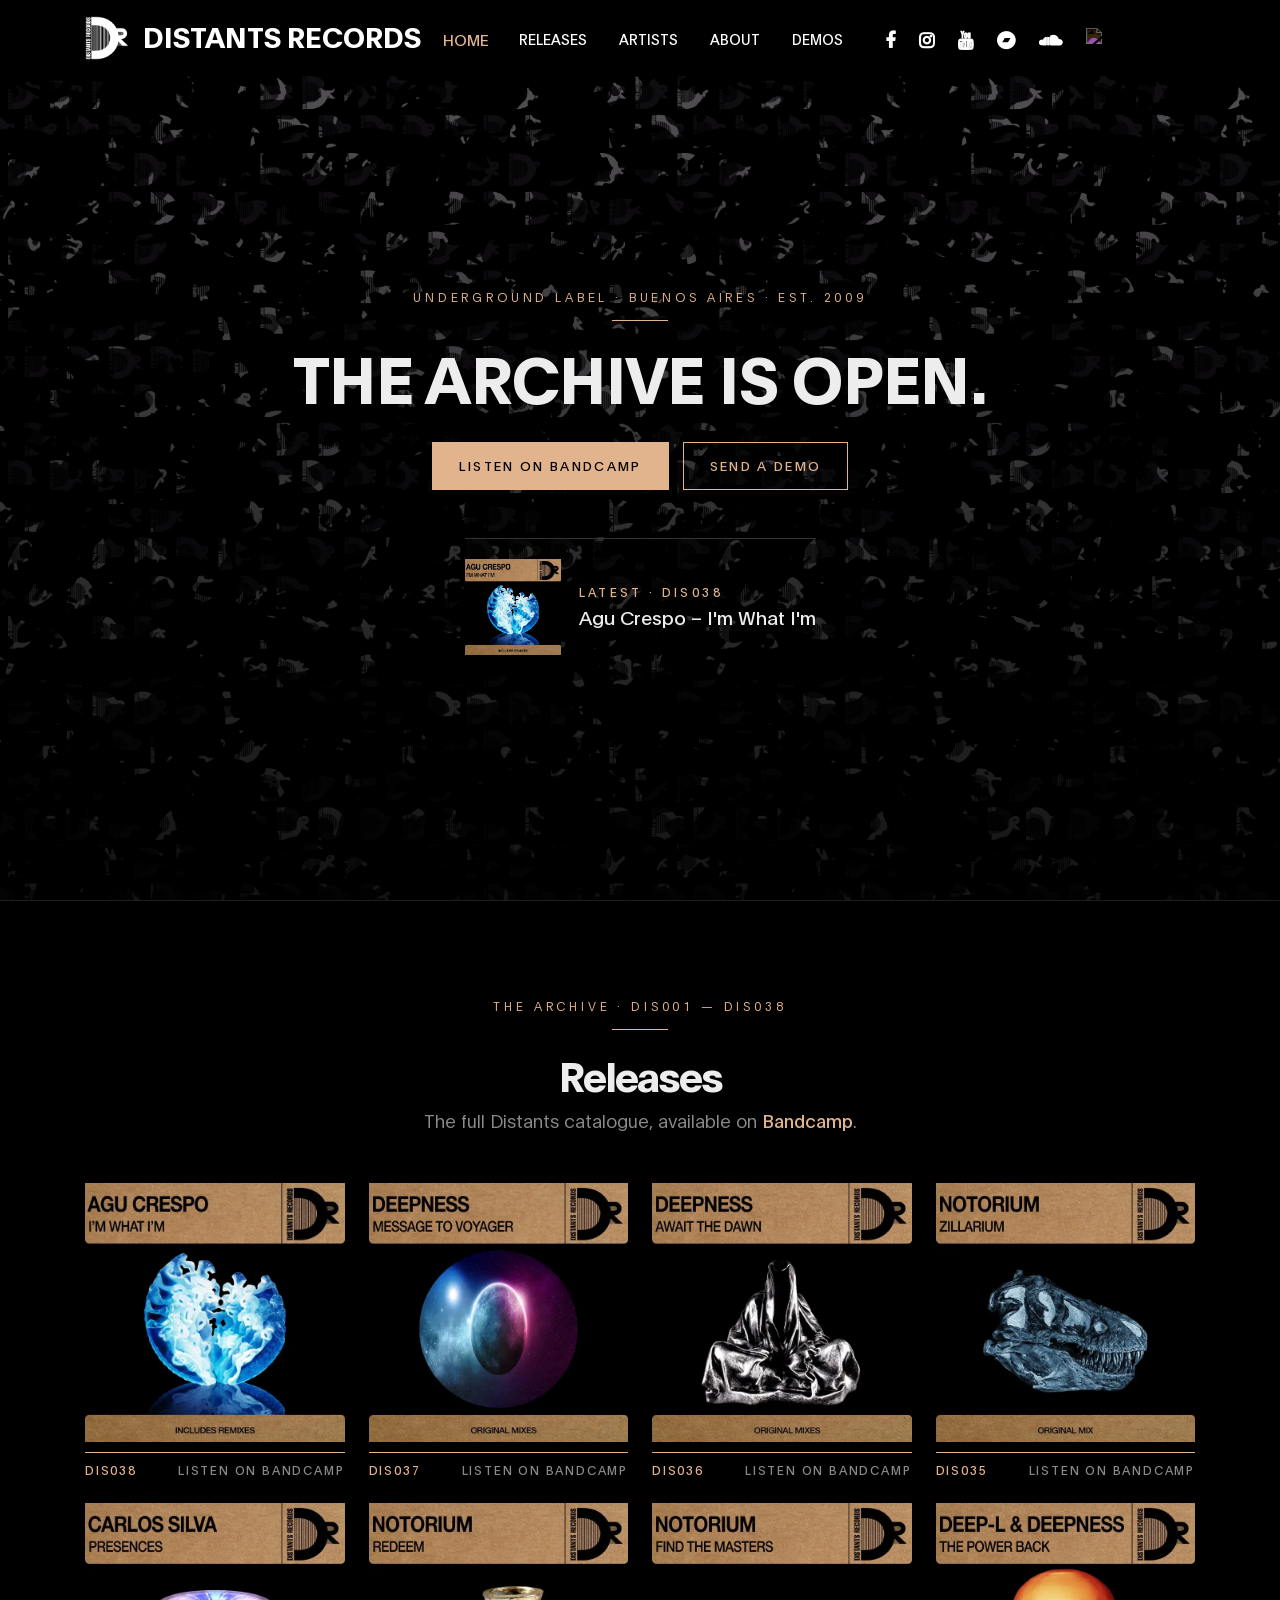
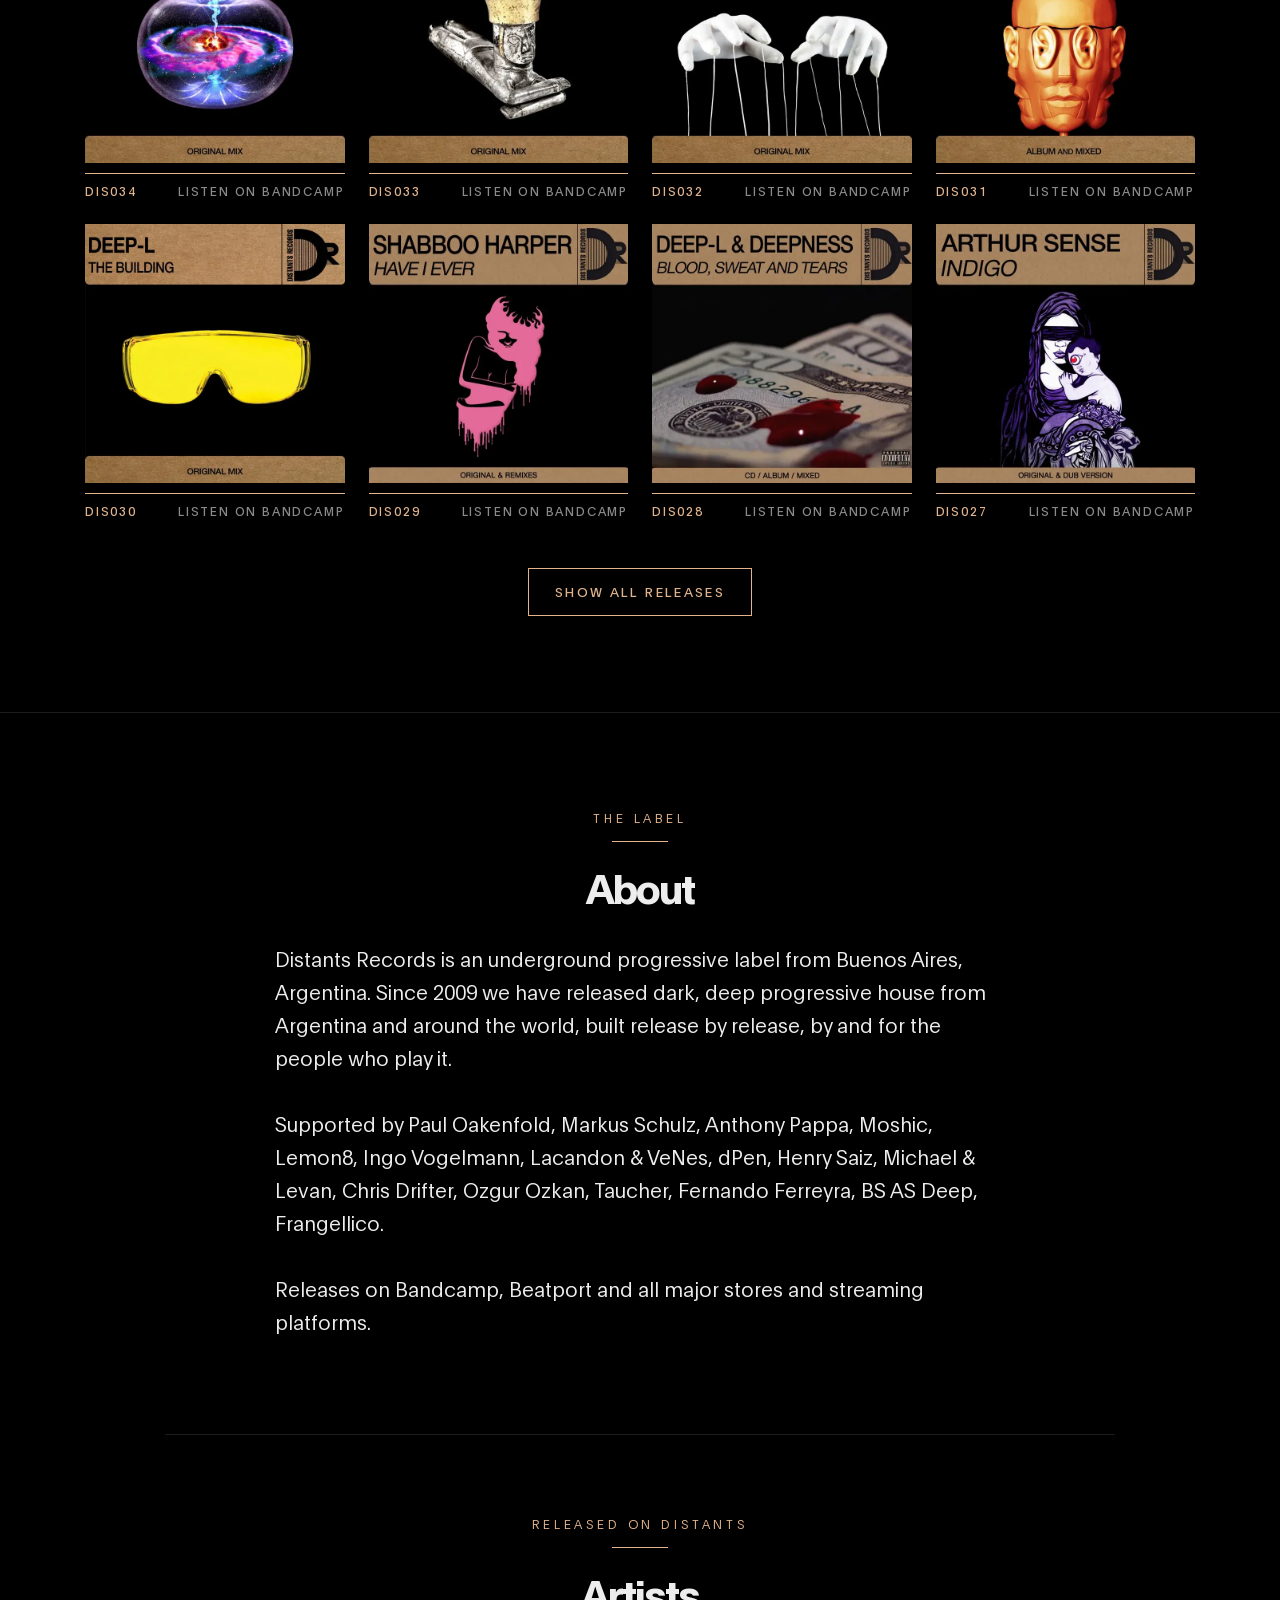
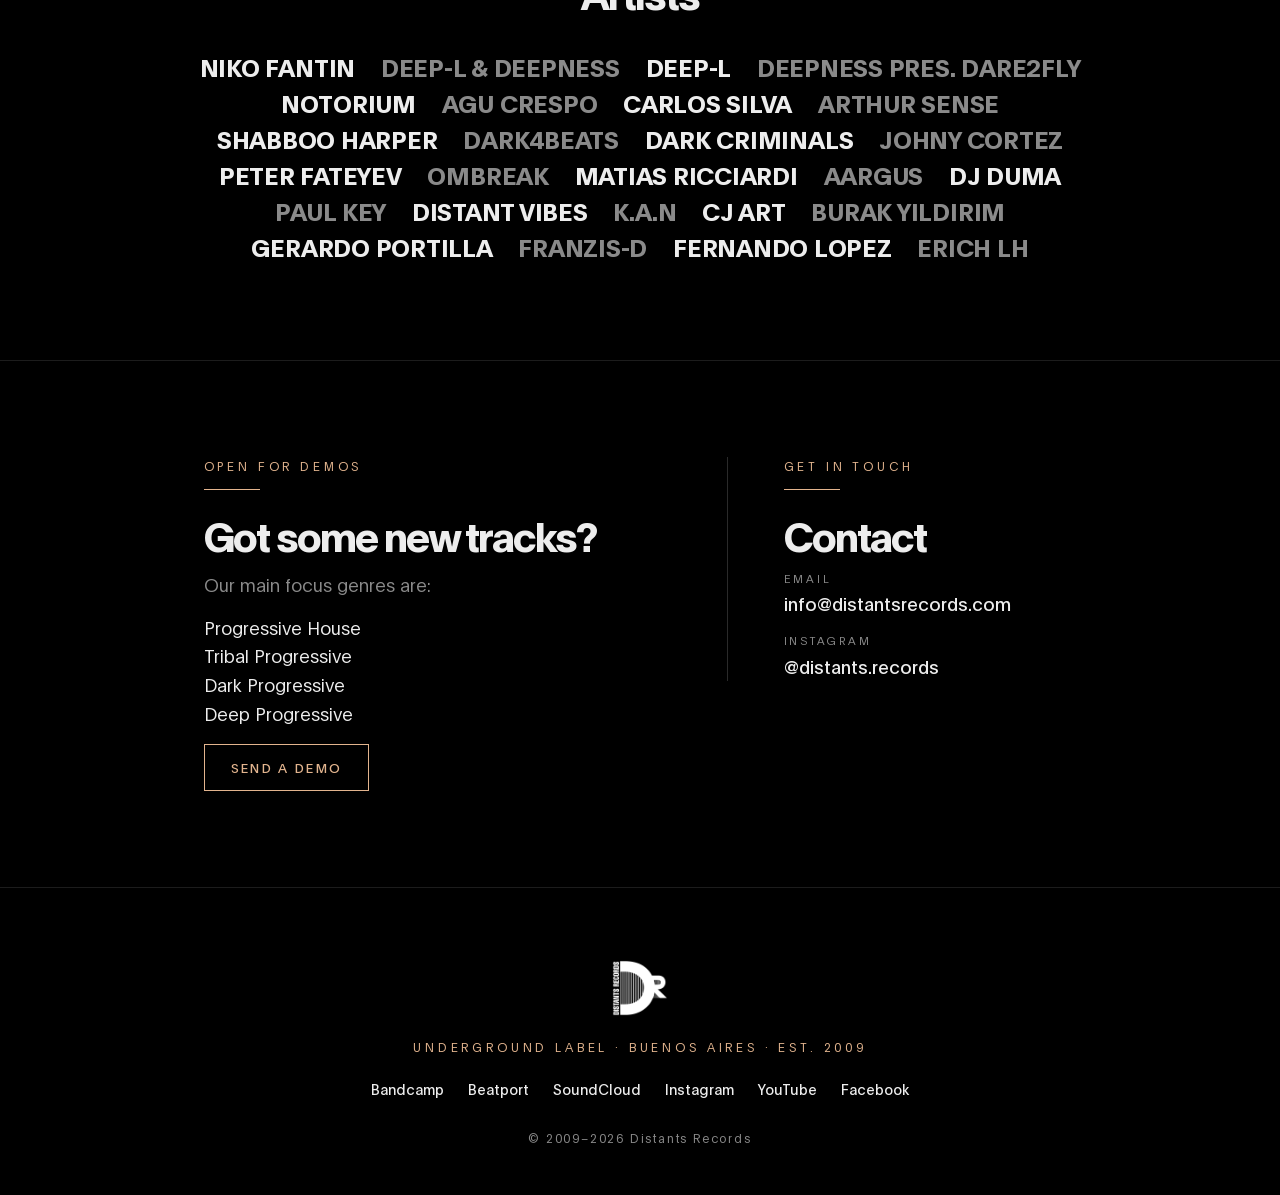
==== commit d4d24bdd: "v3" ====
--- a/index.html
+++ b/index.html
@@ -826,6 +826,11 @@
 	@media (max-width:1199px){.rel-cta{display:none}}
 	.rel-meta{white-space:nowrap}
 	@media (max-width:575px){.ds-btns .ds-btn{width:100%;max-width:280px}}
+	.ds-latest{gap:18px!important;margin-top:48px!important;padding-top:20px!important}
+	.ds-latest img{width:96px!important;height:96px!important;box-shadow:0 6px 24px rgba(0,0,0,.6)}
+	.ds-latest span{font-size:19px!important;line-height:1.3}
+	.ds-latest em{font-size:12px!important;letter-spacing:.28em!important;margin-bottom:6px!important;color:#E2B48E!important}
+	@media (max-width:575px){.ds-latest img{width:80px!important;height:80px!important}.ds-latest span{font-size:17px!important}}
 	</style>
 	<link rel="icon" type="image/png" sizes="32x32" href="[data-uri]">
 	<link rel="apple-touch-icon" sizes="180x180" href="[data-uri]">
@@ -1092,7 +1097,7 @@
 					<h2 class="mb-3 text-white" data-aos="fade-up">Got some new tracks?</h2>
 					<h6 class="mb-4 text-white" data-aos="fade-up">Our main focus genres are:</h6>
 					<p data-aos="fade-up" data-aos-delay="200">Progressive House<br>Tribal Progressive<br>Dark Progressive<br>Deep Progressive</p>
-					<a href="https://bit.ly/send-demos" target="_blank" class="btn custom-btn" data-aos="fade-up" data-aos-delay="300"
+					<a href="https://docs.google.com/forms/d/e/1FAIpQLSdu1SJbsoJnd3YlyIZIRakk6UwdnrazjndP3VUMFYLpiN9J2w/viewform" target="_blank" class="btn custom-btn" data-aos="fade-up" data-aos-delay="300"
 						data-toggle="modal" data-target="#membershipForm">
 						Send a demo
 					</a>
@@ -1138,7 +1143,7 @@
 					<p class="ds-modal-text">Send us your unreleased tracks through the demo form. Private SoundCloud, Google Drive or WeTransfer links to <a href="mailto:info@distantsrecords.com">info@distantsrecords.com</a> work too.</p>
 				</div>
 				<div class="modal-footer">
-									<a class="btn ds-btn ds-btn-fill" href="https://bit.ly/send-demos" target="_blank" rel="noopener">Open the demo form</a>
+									<a class="btn ds-btn ds-btn-fill" href="https://docs.google.com/forms/d/e/1FAIpQLSdu1SJbsoJnd3YlyIZIRakk6UwdnrazjndP3VUMFYLpiN9J2w/viewform" target="_blank" rel="noopener">Open the demo form</a>
 								</div>
 			</div>
 		</div>
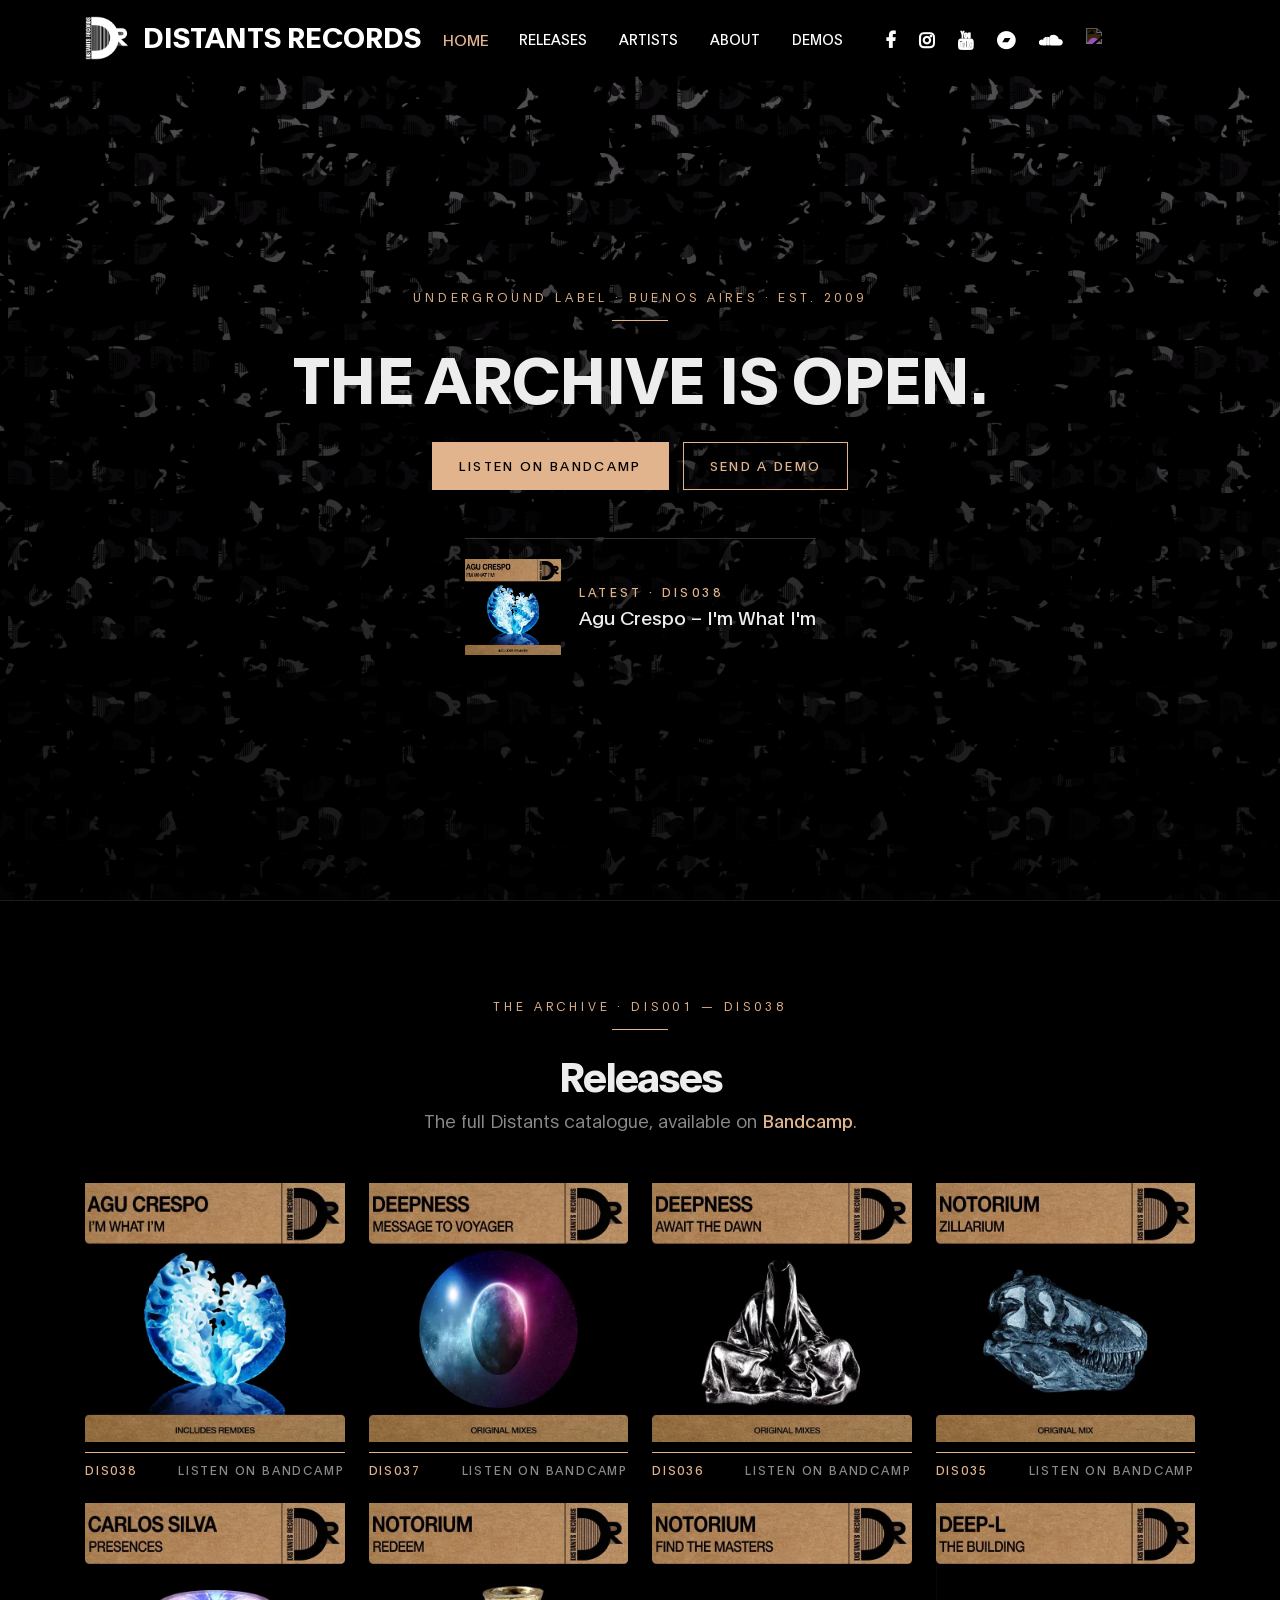
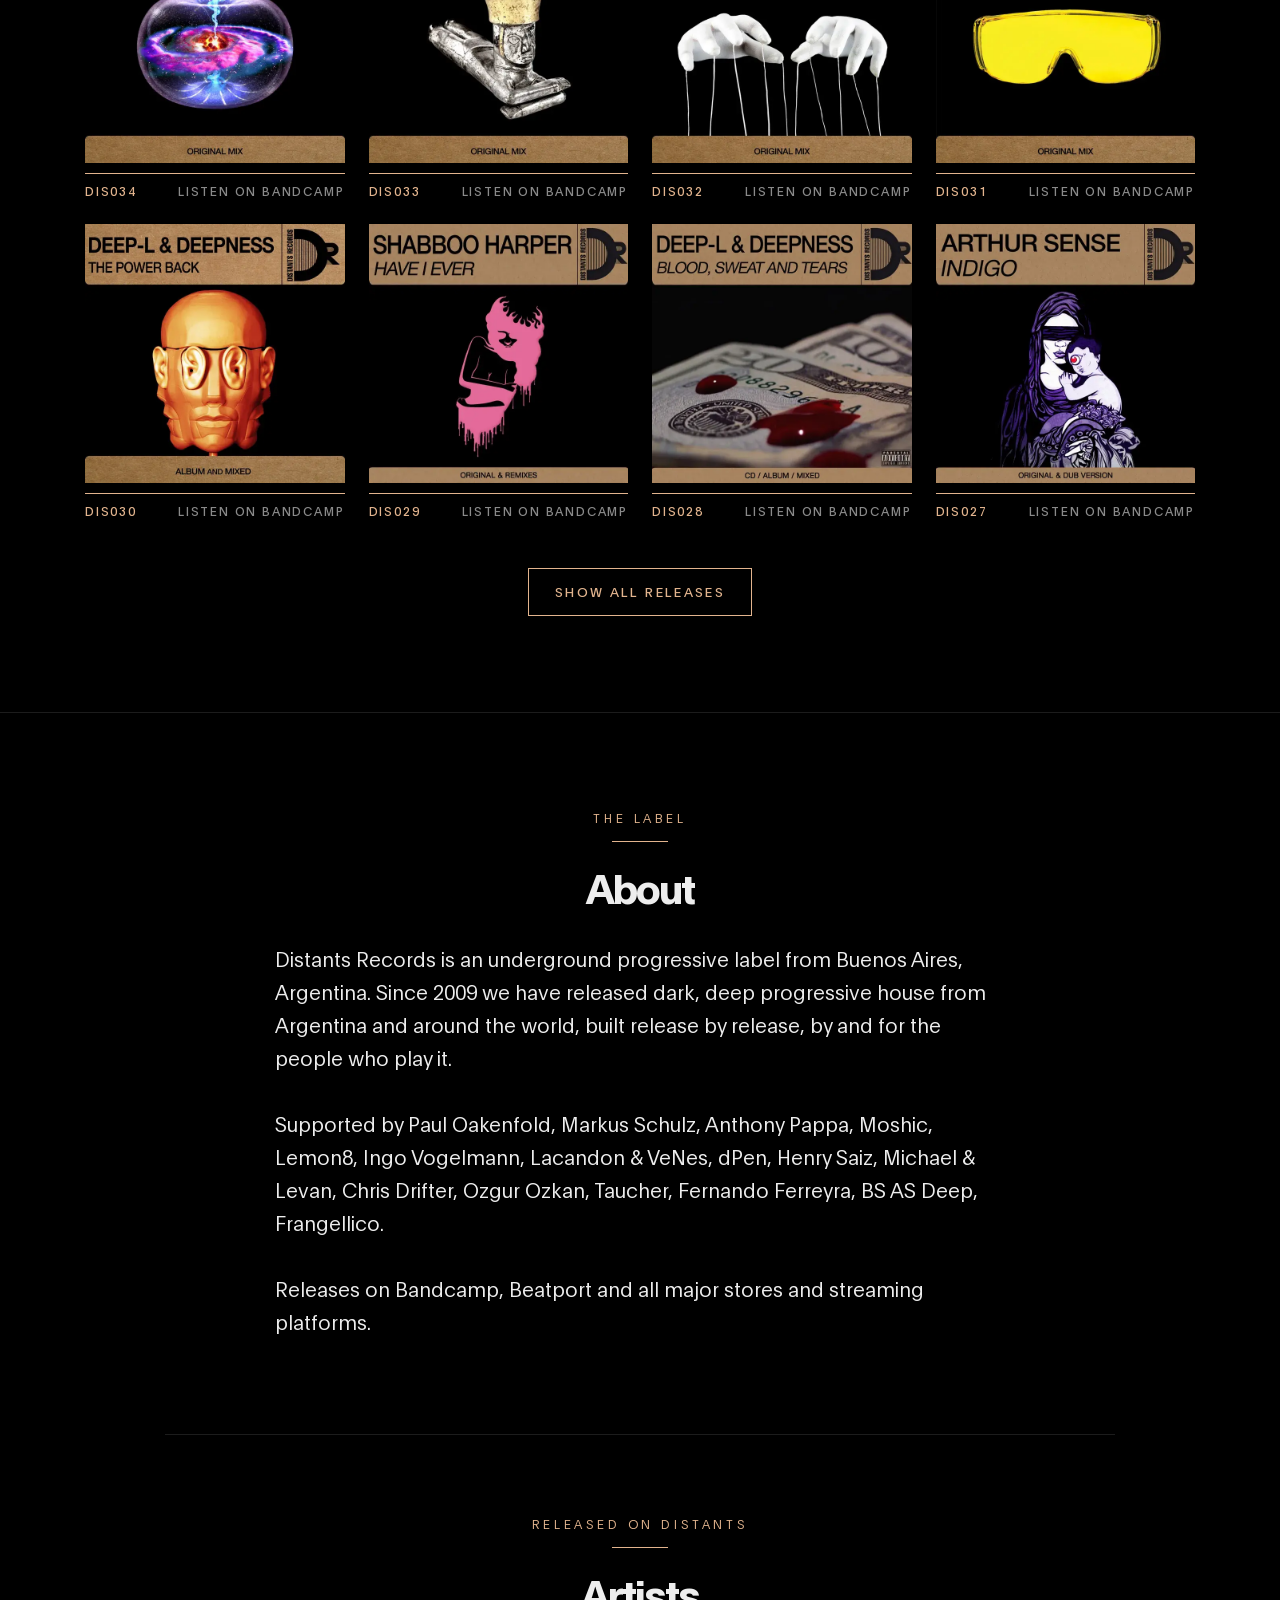
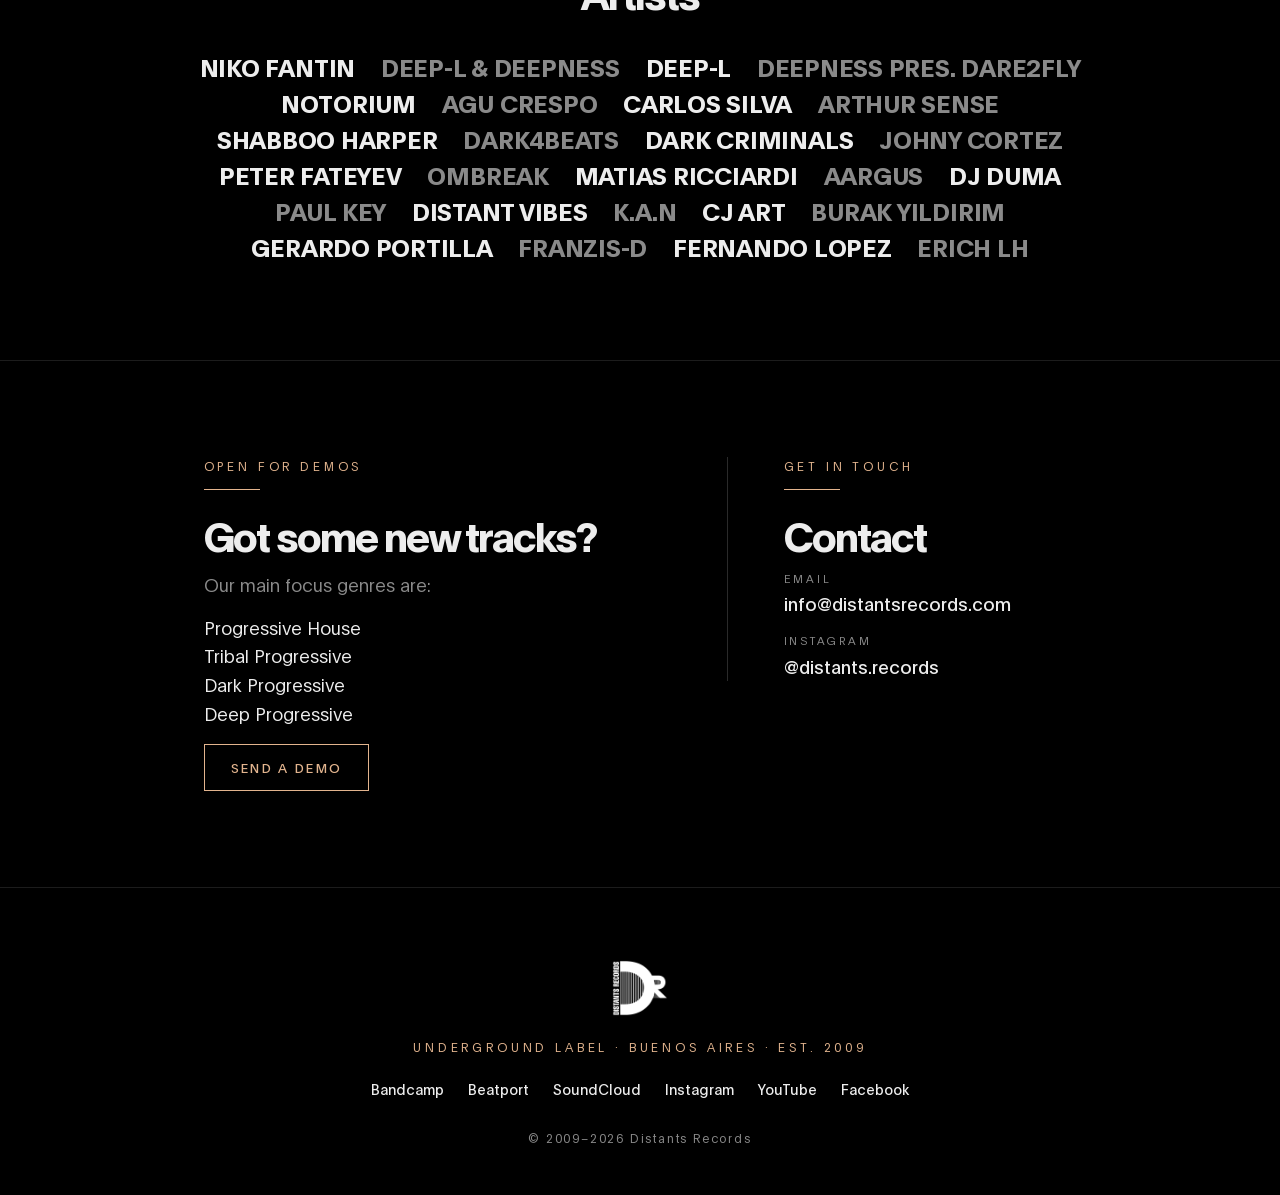
==== commit b095d2d0: "corregido 031 y 030" ====
--- a/index.html
+++ b/index.html
@@ -202,6 +202,23 @@
      "position": 8,
      "item": {
       "@type": "MusicAlbum",
+      "name": "The Building",
+      "byArtist": {
+       "@type": "MusicGroup",
+       "name": "Deep-L"
+      },
+      "url": "https://distantsrecords.bandcamp.com/album/the-building",
+      "image": "https://www.distantsrecords.com/images/class/dis030.webp",
+      "recordLabel": {
+       "@id": "https://www.distantsrecords.com/#label"
+      }
+     }
+    },
+    {
+     "@type": "ListItem",
+     "position": 9,
+     "item": {
+      "@type": "MusicAlbum",
       "name": "The Power Back",
       "byArtist": {
        "@type": "MusicGroup",
@@ -216,23 +233,6 @@
     },
     {
      "@type": "ListItem",
-     "position": 9,
-     "item": {
-      "@type": "MusicAlbum",
-      "name": "The Building",
-      "byArtist": {
-       "@type": "MusicGroup",
-       "name": "Deep-L"
-      },
-      "url": "https://distantsrecords.bandcamp.com/album/the-building",
-      "image": "https://www.distantsrecords.com/images/class/dis030.webp",
-      "recordLabel": {
-       "@id": "https://www.distantsrecords.com/#label"
-      }
-     }
-    },
-    {
-     "@type": "ListItem",
      "position": 10,
      "item": {
       "@type": "MusicAlbum",
@@ -287,6 +287,23 @@
      "position": 13,
      "item": {
       "@type": "MusicAlbum",
+      "name": "Roll It, Boy!",
+      "byArtist": {
+       "@type": "MusicGroup",
+       "name": "Dark Criminals"
+      },
+      "url": "https://distantsrecords.bandcamp.com/album/roll-it-boy",
+      "image": "https://www.distantsrecords.com/images/class/dis024.webp",
+      "recordLabel": {
+       "@id": "https://www.distantsrecords.com/#label"
+      }
+     }
+    },
+    {
+     "@type": "ListItem",
+     "position": 14,
+     "item": {
+      "@type": "MusicAlbum",
       "name": "Music For Sick People",
       "byArtist": {
        "@type": "MusicGroup",
@@ -294,23 +311,6 @@
       },
       "url": "https://distantsrecords.bandcamp.com/album/music-for-sick-people",
       "image": "https://www.distantsrecords.com/images/class/dis025.webp",
-      "recordLabel": {
-       "@id": "https://www.distantsrecords.com/#label"
-      }
-     }
-    },
-    {
-     "@type": "ListItem",
-     "position": 14,
-     "item": {
-      "@type": "MusicAlbum",
-      "name": "Roll It, Boy!",
-      "byArtist": {
-       "@type": "MusicGroup",
-       "name": "Dark Criminals"
-      },
-      "url": "https://distantsrecords.bandcamp.com/album/roll-it-boy",
-      "image": "https://www.distantsrecords.com/images/class/dis024.webp",
       "recordLabel": {
        "@id": "https://www.distantsrecords.com/#label"
       }
@@ -831,6 +831,10 @@
 	.ds-latest span{font-size:19px!important;line-height:1.3}
 	.ds-latest em{font-size:12px!important;letter-spacing:.28em!important;margin-bottom:6px!important;color:#E2B48E!important}
 	@media (max-width:575px){.ds-latest img{width:80px!important;height:80px!important}.ds-latest span{font-size:17px!important}}
+	.btn.ds-btn-fill,.btn.ds-btn-fill:hover,.btn.ds-btn-fill:focus,.btn.ds-btn-fill:active,.btn.ds-btn-fill:visited{color:#000!important;box-shadow:none!important}
+	.btn.ds-btn-fill:focus:not(:hover){background:#E2B48E!important;border-color:#E2B48E!important}
+	.btn.ds-btn:not(.ds-btn-fill):focus:not(:hover),.btn.custom-btn:focus:not(:hover){background:transparent!important;color:#E2B48E!important;box-shadow:none!important}
+	a:focus-visible,button:focus-visible,.btn:focus-visible{outline:1px solid #E2B48E!important;outline-offset:4px}
 	</style>
 	<link rel="icon" type="image/png" sizes="32x32" href="[data-uri]">
 	<link rel="apple-touch-icon" sizes="180x180" href="[data-uri]">
@@ -935,12 +939,12 @@
 					<img src="images/class/dis032.webp" alt="Notorium - Find The Masters (DIS032)" loading="lazy" width="650" height="650">
 					<span class="rel-meta"><span class="rel-cat">DIS032</span><span class="rel-cta">Listen on Bandcamp</span></span>
 				</a>
+				<a class="rel" href="https://distantsrecords.bandcamp.com/album/the-building" target="_blank" rel="noopener">
+					<img src="images/class/dis030.webp" alt="Deep-L - The Building (DIS031)" loading="lazy" width="650" height="650">
+					<span class="rel-meta"><span class="rel-cat">DIS031</span><span class="rel-cta">Listen on Bandcamp</span></span>
+				</a>
 				<a class="rel" href="https://distantsrecords.bandcamp.com/album/the-power-back" target="_blank" rel="noopener">
-					<img src="images/class/dis031.webp" alt="Deep-L &amp; Deepness - The Power Back (DIS031)" loading="lazy" width="650" height="650">
-					<span class="rel-meta"><span class="rel-cat">DIS031</span><span class="rel-cta">Listen on Bandcamp</span></span>
-				</a>
-				<a class="rel" href="https://distantsrecords.bandcamp.com/album/the-building" target="_blank" rel="noopener">
-					<img src="images/class/dis030.webp" alt="Deep-L - The Building (DIS030)" loading="lazy" width="650" height="650">
+					<img src="images/class/dis031.webp" alt="Deep-L &amp; Deepness - The Power Back (DIS030)" loading="lazy" width="650" height="650">
 					<span class="rel-meta"><span class="rel-cat">DIS030</span><span class="rel-cta">Listen on Bandcamp</span></span>
 				</a>
 				<a class="rel" href="https://distantsrecords.bandcamp.com/album/have-i-ever" target="_blank" rel="noopener">
@@ -955,12 +959,12 @@
 					<img src="images/class/dis027.webp" alt="Arthur Sense - Indigo (DIS027)" loading="lazy" width="650" height="650">
 					<span class="rel-meta"><span class="rel-cat">DIS027</span><span class="rel-cta">Listen on Bandcamp</span></span>
 				</a>
+				<a class="rel rel-more" href="https://distantsrecords.bandcamp.com/album/roll-it-boy" target="_blank" rel="noopener">
+					<img src="images/class/dis024.webp" alt="Dark Criminals - Roll It, Boy! (DIS025)" loading="lazy" width="650" height="650">
+					<span class="rel-meta"><span class="rel-cat">DIS025</span><span class="rel-cta">Listen on Bandcamp</span></span>
+				</a>
 				<a class="rel rel-more" href="https://distantsrecords.bandcamp.com/album/music-for-sick-people" target="_blank" rel="noopener">
-					<img src="images/class/dis025.webp" alt="Deep-L &amp; Deepness - Music For Sick People (DIS025)" loading="lazy" width="650" height="650">
-					<span class="rel-meta"><span class="rel-cat">DIS025</span><span class="rel-cta">Listen on Bandcamp</span></span>
-				</a>
-				<a class="rel rel-more" href="https://distantsrecords.bandcamp.com/album/roll-it-boy" target="_blank" rel="noopener">
-					<img src="images/class/dis024.webp" alt="Dark Criminals - Roll It, Boy! (DIS024)" loading="lazy" width="650" height="650">
+					<img src="images/class/dis025.webp" alt="Deep-L &amp; Deepness - Music For Sick People (DIS024)" loading="lazy" width="650" height="650">
 					<span class="rel-meta"><span class="rel-cat">DIS024</span><span class="rel-cta">Listen on Bandcamp</span></span>
 				</a>
 				<a class="rel rel-more" href="https://distantsrecords.bandcamp.com/album/return" target="_blank" rel="noopener">
@@ -1143,7 +1147,7 @@
 					<p class="ds-modal-text">Send us your unreleased tracks through the demo form. Private SoundCloud, Google Drive or WeTransfer links to <a href="mailto:info@distantsrecords.com">info@distantsrecords.com</a> work too.</p>
 				</div>
 				<div class="modal-footer">
-									<a class="btn ds-btn ds-btn-fill" href="https://docs.google.com/forms/d/e/1FAIpQLSdu1SJbsoJnd3YlyIZIRakk6UwdnrazjndP3VUMFYLpiN9J2w/viewform" target="_blank" rel="noopener">Open the demo form</a>
+									<a class="btn ds-btn ds-btn-fill" onclick="var b=this;setTimeout(function(){$('#membershipForm').modal('hide');b.blur()},300)" href="https://docs.google.com/forms/d/e/1FAIpQLSdu1SJbsoJnd3YlyIZIRakk6UwdnrazjndP3VUMFYLpiN9J2w/viewform" target="_blank" rel="noopener">Open the demo form</a>
 								</div>
 			</div>
 		</div>
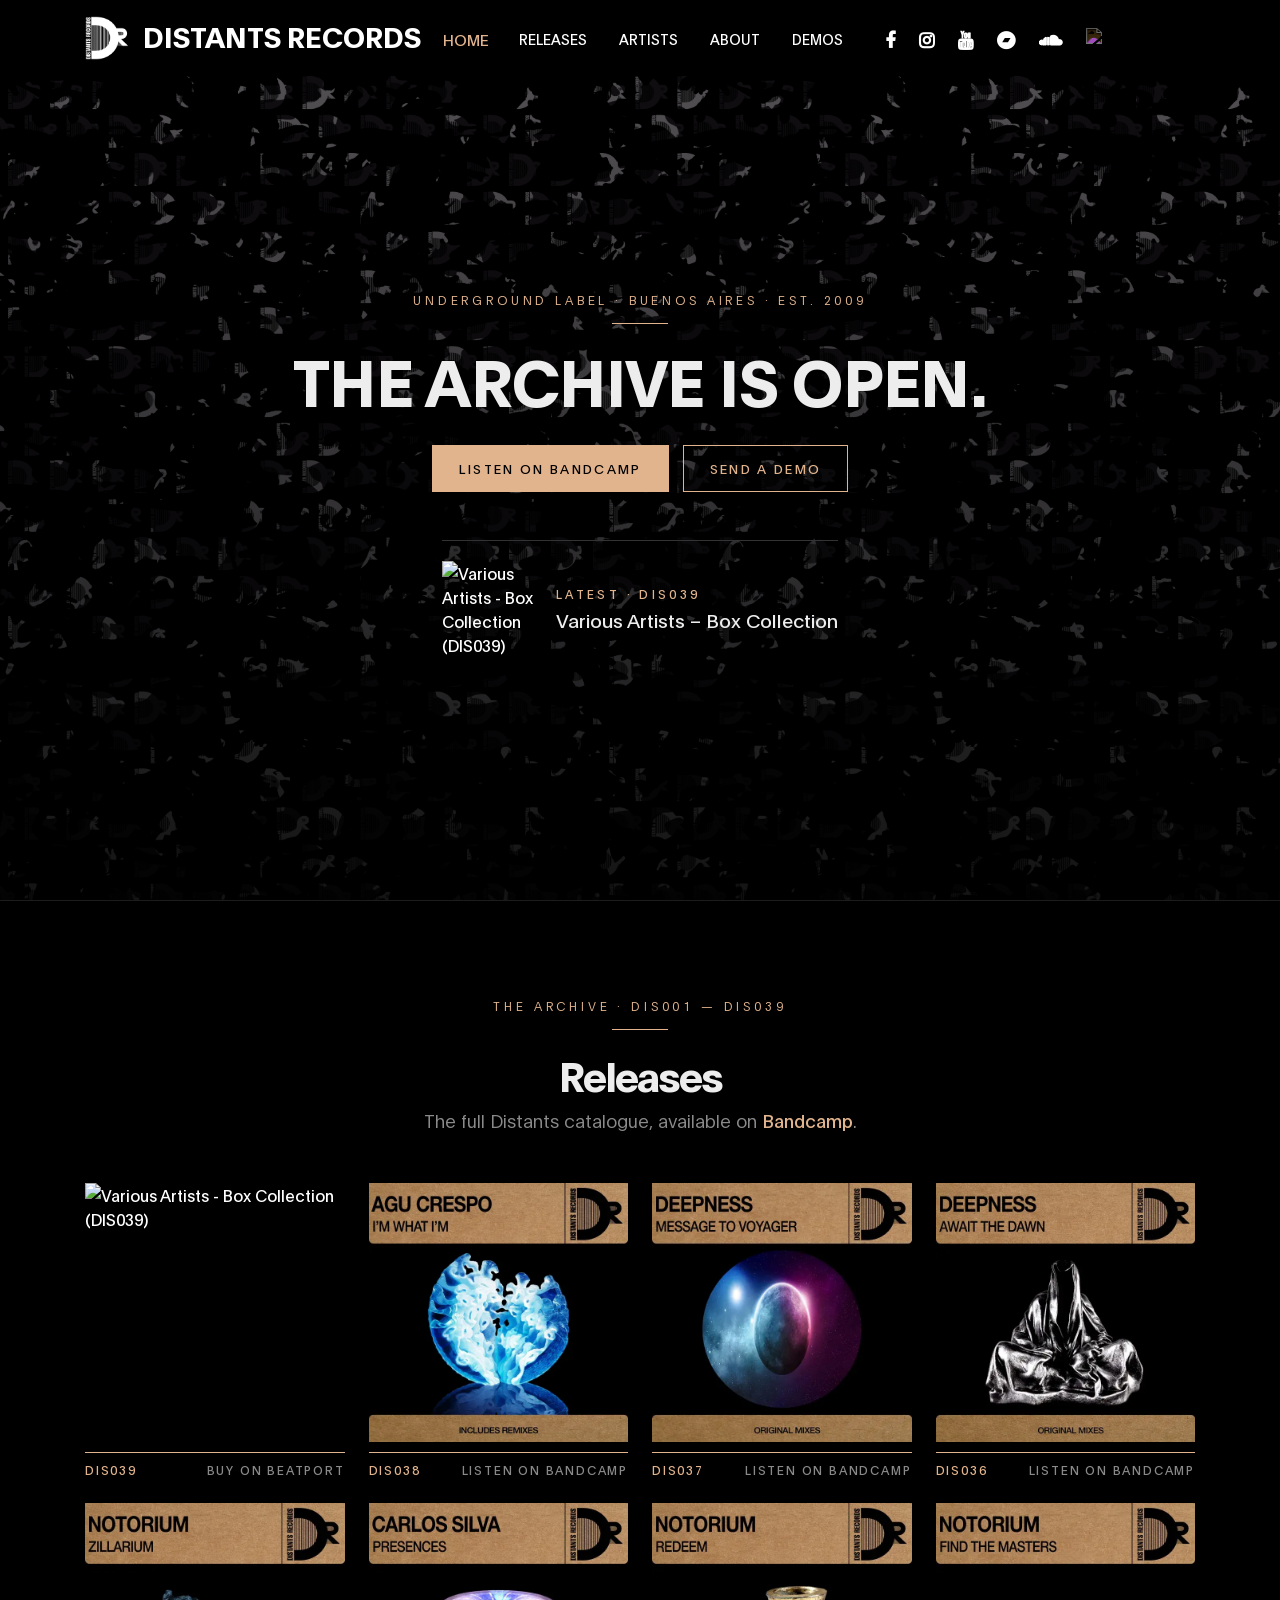
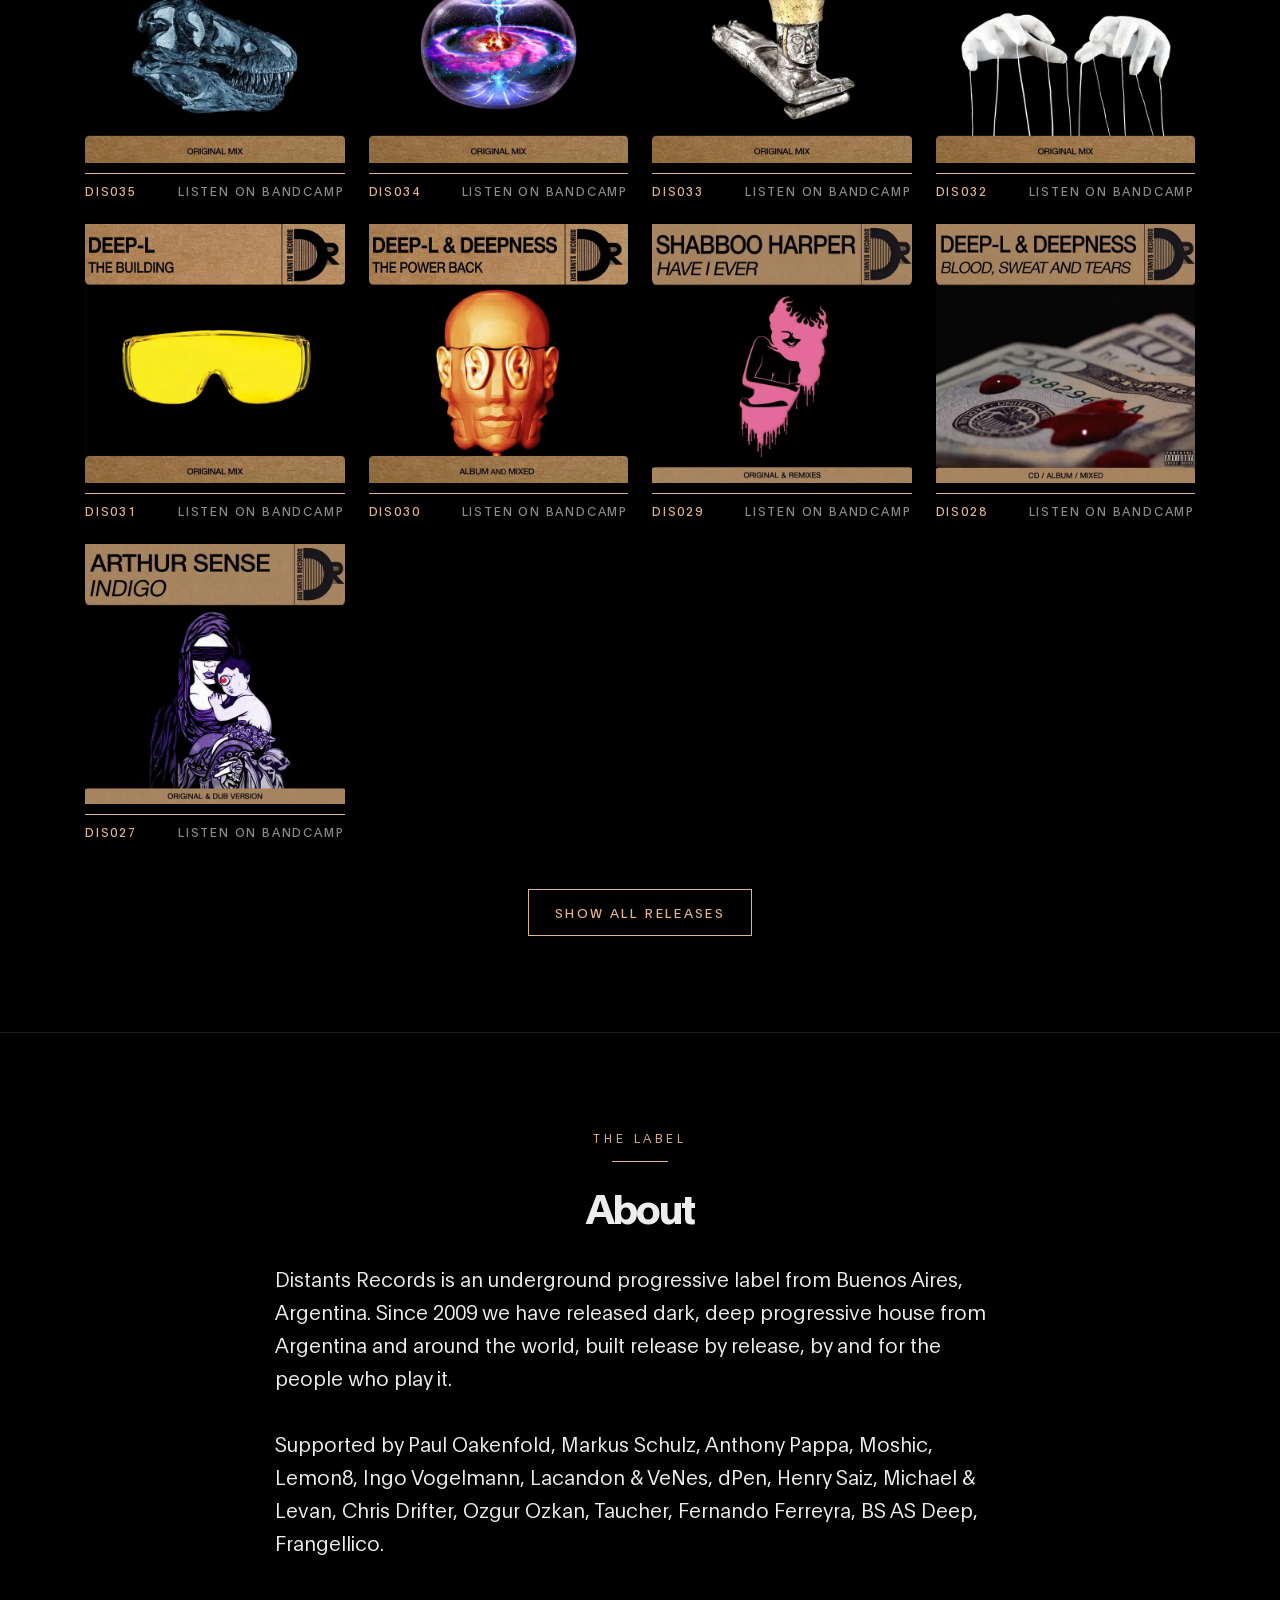
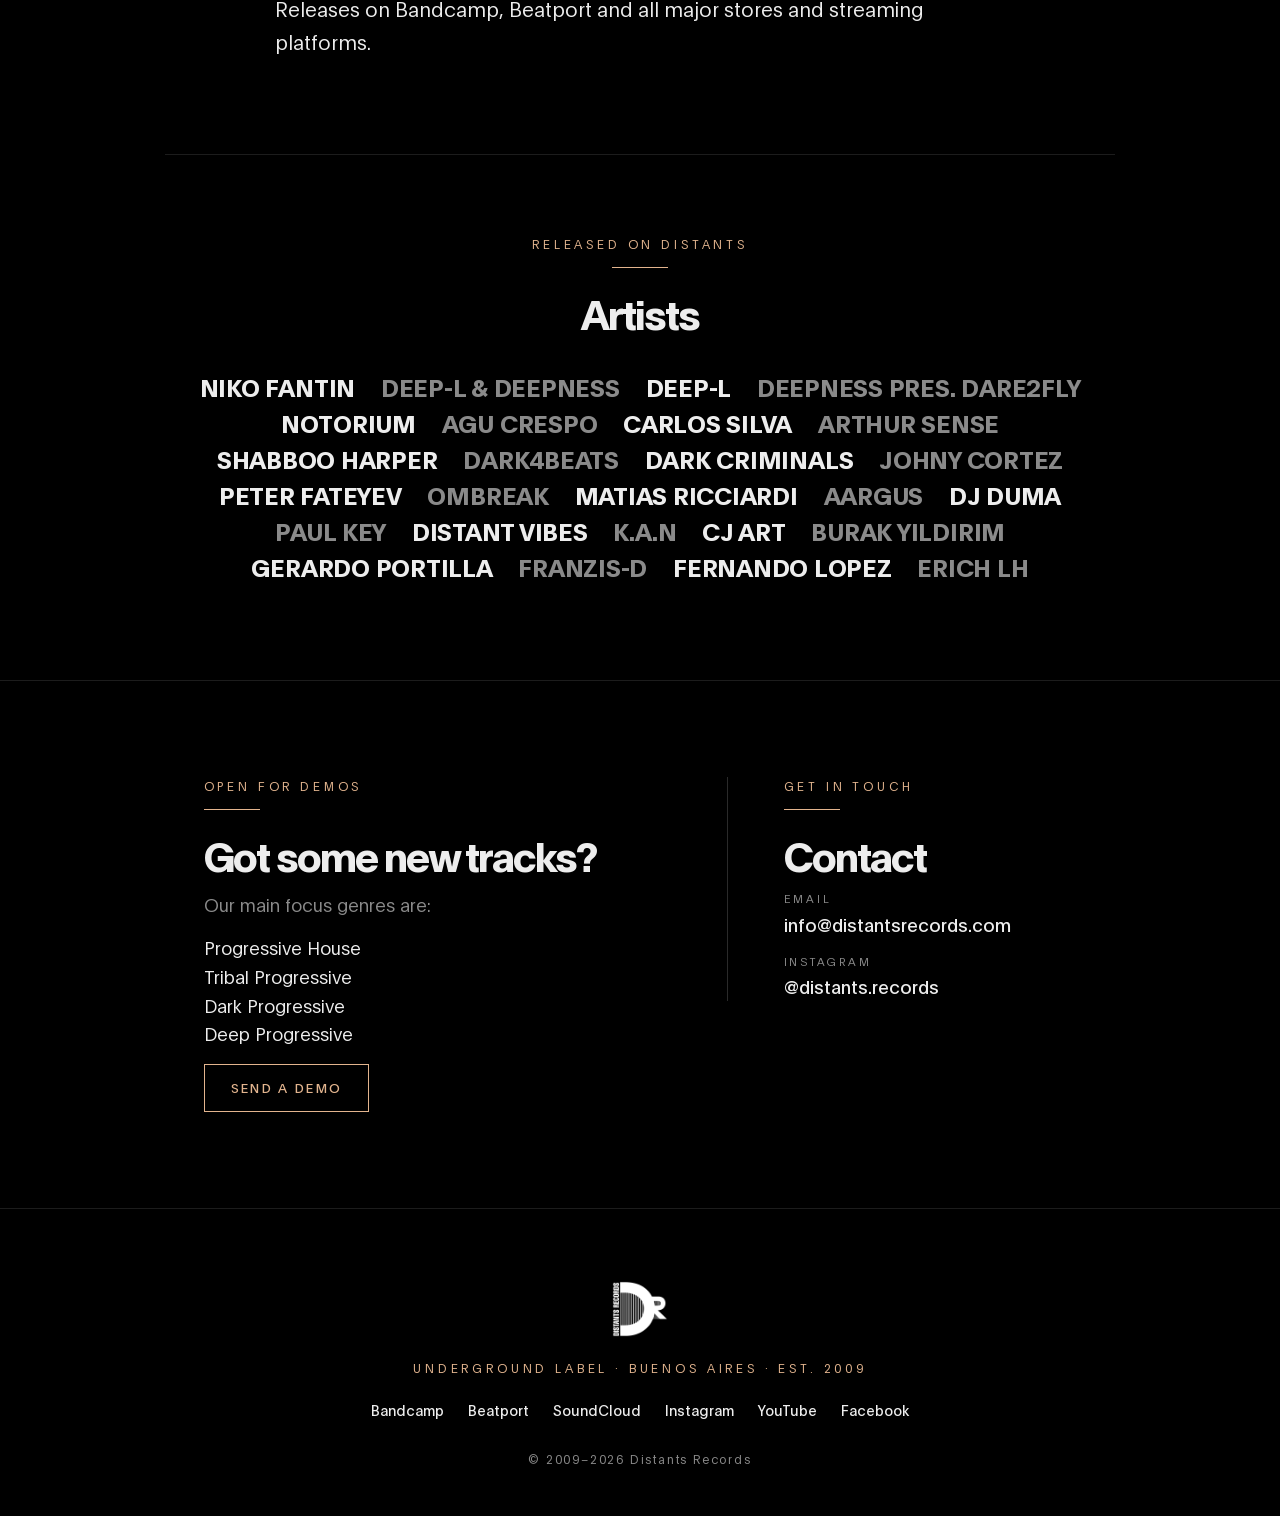
==== commit 974a1b8b: "Add files via upload up 039 updates" ====
--- a/index.html
+++ b/index.html
@@ -29,9 +29,9 @@
 	<meta property="og:type" content="website" />
 	<meta property="og:description" content="Underground progressive from Buenos Aires. Since 2009." />
 	<link rel="preload" as="image" href="images/class/dis-wallpaper.webp">
-	<meta property="og:image" content="https://www.distantsrecords.com/images/class/og-distants.jpg" />
-	<meta property="og:image:width" content="1200" />
-	<meta property="og:image:height" content="630" />
+	<meta property="og:image" content="https://www.distantsrecords.com/images/class/og-distants.png" />
+	<meta property="og:image:width" content="2400" />
+	<meta property="og:image:height" content="1260" />
 	<meta property="og:url" content="https://www.distantsrecords.com/" />
 	<meta name="twitter:card" content="summary_large_image" />
 	<script type="application/ld+json">
@@ -44,8 +44,8 @@
    "name": "Distants Records",
    "alternateName": "Distants",
    "url": "https://www.distantsrecords.com/",
-   "logo": "https://www.distantsrecords.com/images/class/og-distants.jpg",
-   "image": "https://www.distantsrecords.com/images/class/og-distants.jpg",
+   "logo": "https://www.distantsrecords.com/images/class/og-distants.png",
+   "image": "https://www.distantsrecords.com/images/class/og-distants.png",
    "description": "Distants Records is an underground progressive house label from Buenos Aires, Argentina. Dark and deep progressive since 2009. Full catalogue on Bandcamp. Demos open.",
    "foundingDate": "2009",
    "email": "info@distantsrecords.com",
@@ -76,11 +76,28 @@
   {
    "@type": "ItemList",
    "name": "Distants Records catalogue",
-   "numberOfItems": 37,
+   "numberOfItems": 38,
    "itemListElement": [
     {
      "@type": "ListItem",
      "position": 1,
+     "item": {
+      "@type": "MusicAlbum",
+      "name": "Box Collection",
+      "byArtist": {
+       "@type": "MusicGroup",
+       "name": "Various Artists"
+      },
+      "url": "https://www.beatport.com/es/release/box-collection/7592600",
+      "image": "https://www.distantsrecords.com/images/class/dis039.webp",
+      "recordLabel": {
+       "@id": "https://www.distantsrecords.com/#label"
+      }
+     }
+    },
+    {
+     "@type": "ListItem",
+     "position": 2,
      "item": {
       "@type": "MusicAlbum",
       "name": "I'm What I'm",
@@ -97,7 +114,7 @@
     },
     {
      "@type": "ListItem",
-     "position": 2,
+     "position": 3,
      "item": {
       "@type": "MusicAlbum",
       "name": "Message To Voyager",
@@ -114,7 +131,7 @@
     },
     {
      "@type": "ListItem",
-     "position": 3,
+     "position": 4,
      "item": {
       "@type": "MusicAlbum",
       "name": "Await The Dawn",
@@ -131,7 +148,7 @@
     },
     {
      "@type": "ListItem",
-     "position": 4,
+     "position": 5,
      "item": {
       "@type": "MusicAlbum",
       "name": "Zillarium",
@@ -148,7 +165,7 @@
     },
     {
      "@type": "ListItem",
-     "position": 5,
+     "position": 6,
      "item": {
       "@type": "MusicAlbum",
       "name": "Presences",
@@ -165,7 +182,7 @@
     },
     {
      "@type": "ListItem",
-     "position": 6,
+     "position": 7,
      "item": {
       "@type": "MusicAlbum",
       "name": "Redeem",
@@ -182,7 +199,7 @@
     },
     {
      "@type": "ListItem",
-     "position": 7,
+     "position": 8,
      "item": {
       "@type": "MusicAlbum",
       "name": "Find The Masters",
@@ -199,7 +216,7 @@
     },
     {
      "@type": "ListItem",
-     "position": 8,
+     "position": 9,
      "item": {
       "@type": "MusicAlbum",
       "name": "The Building",
@@ -216,7 +233,7 @@
     },
     {
      "@type": "ListItem",
-     "position": 9,
+     "position": 10,
      "item": {
       "@type": "MusicAlbum",
       "name": "The Power Back",
@@ -233,7 +250,7 @@
     },
     {
      "@type": "ListItem",
-     "position": 10,
+     "position": 11,
      "item": {
       "@type": "MusicAlbum",
       "name": "Have I Ever",
@@ -250,7 +267,7 @@
     },
     {
      "@type": "ListItem",
-     "position": 11,
+     "position": 12,
      "item": {
       "@type": "MusicAlbum",
       "name": "Blood, Sweat And Tears",
@@ -267,7 +284,7 @@
     },
     {
      "@type": "ListItem",
-     "position": 12,
+     "position": 13,
      "item": {
       "@type": "MusicAlbum",
       "name": "Indigo",
@@ -284,7 +301,7 @@
     },
     {
      "@type": "ListItem",
-     "position": 13,
+     "position": 14,
      "item": {
       "@type": "MusicAlbum",
       "name": "Roll It, Boy!",
@@ -301,7 +318,7 @@
     },
     {
      "@type": "ListItem",
-     "position": 14,
+     "position": 15,
      "item": {
       "@type": "MusicAlbum",
       "name": "Music For Sick People",
@@ -318,7 +335,7 @@
     },
     {
      "@type": "ListItem",
-     "position": 15,
+     "position": 16,
      "item": {
       "@type": "MusicAlbum",
       "name": "Return",
@@ -335,7 +352,7 @@
     },
     {
      "@type": "ListItem",
-     "position": 16,
+     "position": 17,
      "item": {
       "@type": "MusicAlbum",
       "name": "Strange Horizons",
@@ -352,7 +369,7 @@
     },
     {
      "@type": "ListItem",
-     "position": 17,
+     "position": 18,
      "item": {
       "@type": "MusicAlbum",
       "name": "Tell To Me About Stars",
@@ -369,7 +386,7 @@
     },
     {
      "@type": "ListItem",
-     "position": 18,
+     "position": 19,
      "item": {
       "@type": "MusicAlbum",
       "name": "Spaceman",
@@ -386,7 +403,7 @@
     },
     {
      "@type": "ListItem",
-     "position": 19,
+     "position": 20,
      "item": {
       "@type": "MusicAlbum",
       "name": "Reebeedee",
@@ -403,7 +420,7 @@
     },
     {
      "@type": "ListItem",
-     "position": 20,
+     "position": 21,
      "item": {
       "@type": "MusicAlbum",
       "name": "Schizophrenic",
@@ -420,7 +437,7 @@
     },
     {
      "@type": "ListItem",
-     "position": 21,
+     "position": 22,
      "item": {
       "@type": "MusicAlbum",
       "name": "Mirage",
@@ -437,7 +454,7 @@
     },
     {
      "@type": "ListItem",
-     "position": 22,
+     "position": 23,
      "item": {
       "@type": "MusicAlbum",
       "name": "The Passion",
@@ -454,7 +471,7 @@
     },
     {
      "@type": "ListItem",
-     "position": 23,
+     "position": 24,
      "item": {
       "@type": "MusicAlbum",
       "name": "The Beginning",
@@ -471,7 +488,7 @@
     },
     {
      "@type": "ListItem",
-     "position": 24,
+     "position": 25,
      "item": {
       "@type": "MusicAlbum",
       "name": "Sweden",
@@ -488,7 +505,7 @@
     },
     {
      "@type": "ListItem",
-     "position": 25,
+     "position": 26,
      "item": {
       "@type": "MusicAlbum",
       "name": "Insomnia",
@@ -505,7 +522,7 @@
     },
     {
      "@type": "ListItem",
-     "position": 26,
+     "position": 27,
      "item": {
       "@type": "MusicAlbum",
       "name": "The Last Word",
@@ -522,7 +539,7 @@
     },
     {
      "@type": "ListItem",
-     "position": 27,
+     "position": 28,
      "item": {
       "@type": "MusicAlbum",
       "name": "Phobia",
@@ -539,7 +556,7 @@
     },
     {
      "@type": "ListItem",
-     "position": 28,
+     "position": 29,
      "item": {
       "@type": "MusicAlbum",
       "name": "The Order Of Chaos",
@@ -556,7 +573,7 @@
     },
     {
      "@type": "ListItem",
-     "position": 29,
+     "position": 30,
      "item": {
       "@type": "MusicAlbum",
       "name": "Too Dark To Play",
@@ -573,7 +590,7 @@
     },
     {
      "@type": "ListItem",
-     "position": 30,
+     "position": 31,
      "item": {
       "@type": "MusicAlbum",
       "name": "Promise Me",
@@ -590,7 +607,7 @@
     },
     {
      "@type": "ListItem",
-     "position": 31,
+     "position": 32,
      "item": {
       "@type": "MusicAlbum",
       "name": "Vitosha",
@@ -607,7 +624,7 @@
     },
     {
      "@type": "ListItem",
-     "position": 32,
+     "position": 33,
      "item": {
       "@type": "MusicAlbum",
       "name": "Nyssen",
@@ -624,7 +641,7 @@
     },
     {
      "@type": "ListItem",
-     "position": 33,
+     "position": 34,
      "item": {
       "@type": "MusicAlbum",
       "name": "The Joker",
@@ -641,7 +658,7 @@
     },
     {
      "@type": "ListItem",
-     "position": 34,
+     "position": 35,
      "item": {
       "@type": "MusicAlbum",
       "name": "Voices Of Desert",
@@ -658,7 +675,7 @@
     },
     {
      "@type": "ListItem",
-     "position": 35,
+     "position": 36,
      "item": {
       "@type": "MusicAlbum",
       "name": "Planet Earth",
@@ -675,7 +692,7 @@
     },
     {
      "@type": "ListItem",
-     "position": 36,
+     "position": 37,
      "item": {
       "@type": "MusicAlbum",
       "name": "Constant Nightmares",
@@ -692,7 +709,7 @@
     },
     {
      "@type": "ListItem",
-     "position": 37,
+     "position": 38,
      "item": {
       "@type": "MusicAlbum",
       "name": "Rain",
@@ -892,9 +909,9 @@
 							<a href="https://distantsrecords.bandcamp.com" target="_blank" rel="noopener" class="btn ds-btn ds-btn-fill">Listen on Bandcamp</a>
 							<a href="#feature" class="btn ds-btn smoothScroll">Send a demo</a>
 						</div>
-						<a class="ds-latest" href="https://distantsrecords.bandcamp.com/album/im-what-im" target="_blank" rel="noopener" data-aos="fade-up" data-aos-delay="700">
-							<img src="images/class/dis038.webp" alt="Agu Crespo - I'm What I'm (DIS038)">
-							<span><em>Latest &middot; DIS038</em>Agu Crespo &ndash; I'm What I'm</span>
+						<a class="ds-latest" href="https://www.beatport.com/es/release/box-collection/7592600" target="_blank" rel="noopener" data-aos="fade-up" data-aos-delay="700">
+							<img src="images/class/dis039.webp" alt="Various Artists - Box Collection (DIS039)">
+							<span><em>Latest &middot; DIS039</em>Various Artists &ndash; Box Collection</span>
 						</a>
 					</div>
 				</div>
@@ -906,11 +923,15 @@
 	<section class="class section" id="class">
 		<div class="container">
 			<div class="text-center mb-5">
-				<p class="ds-meta">The archive &middot; DIS001 &mdash; DIS038</p><div class="ds-rule"></div>
+				<p class="ds-meta">The archive &middot; DIS001 &mdash; DIS039</p><div class="ds-rule"></div>
 				<h2 class="ds-h2 rel-h2">Releases</h2>
 				<p class="rel-intro">The full Distants catalogue, available on <a href="https://distantsrecords.bandcamp.com" target="_blank" rel="noopener">Bandcamp</a>.</p>
 			</div>
 			<div class="rel-grid">
+				<a class="rel" href="https://www.beatport.com/es/release/box-collection/7592600" target="_blank" rel="noopener">
+					<img src="images/class/dis039.webp" alt="Various Artists - Box Collection (DIS039)" loading="lazy" width="650" height="650">
+					<span class="rel-meta"><span class="rel-cat">DIS039</span><span class="rel-cta">Buy on Beatport</span></span>
+				</a>
 				<a class="rel" href="https://distantsrecords.bandcamp.com/album/im-what-im" target="_blank" rel="noopener">
 					<img src="images/class/dis038.webp" alt="Agu Crespo - I'm What I'm (DIS038)" loading="lazy" width="650" height="650">
 					<span class="rel-meta"><span class="rel-cat">DIS038</span><span class="rel-cta">Listen on Bandcamp</span></span>
